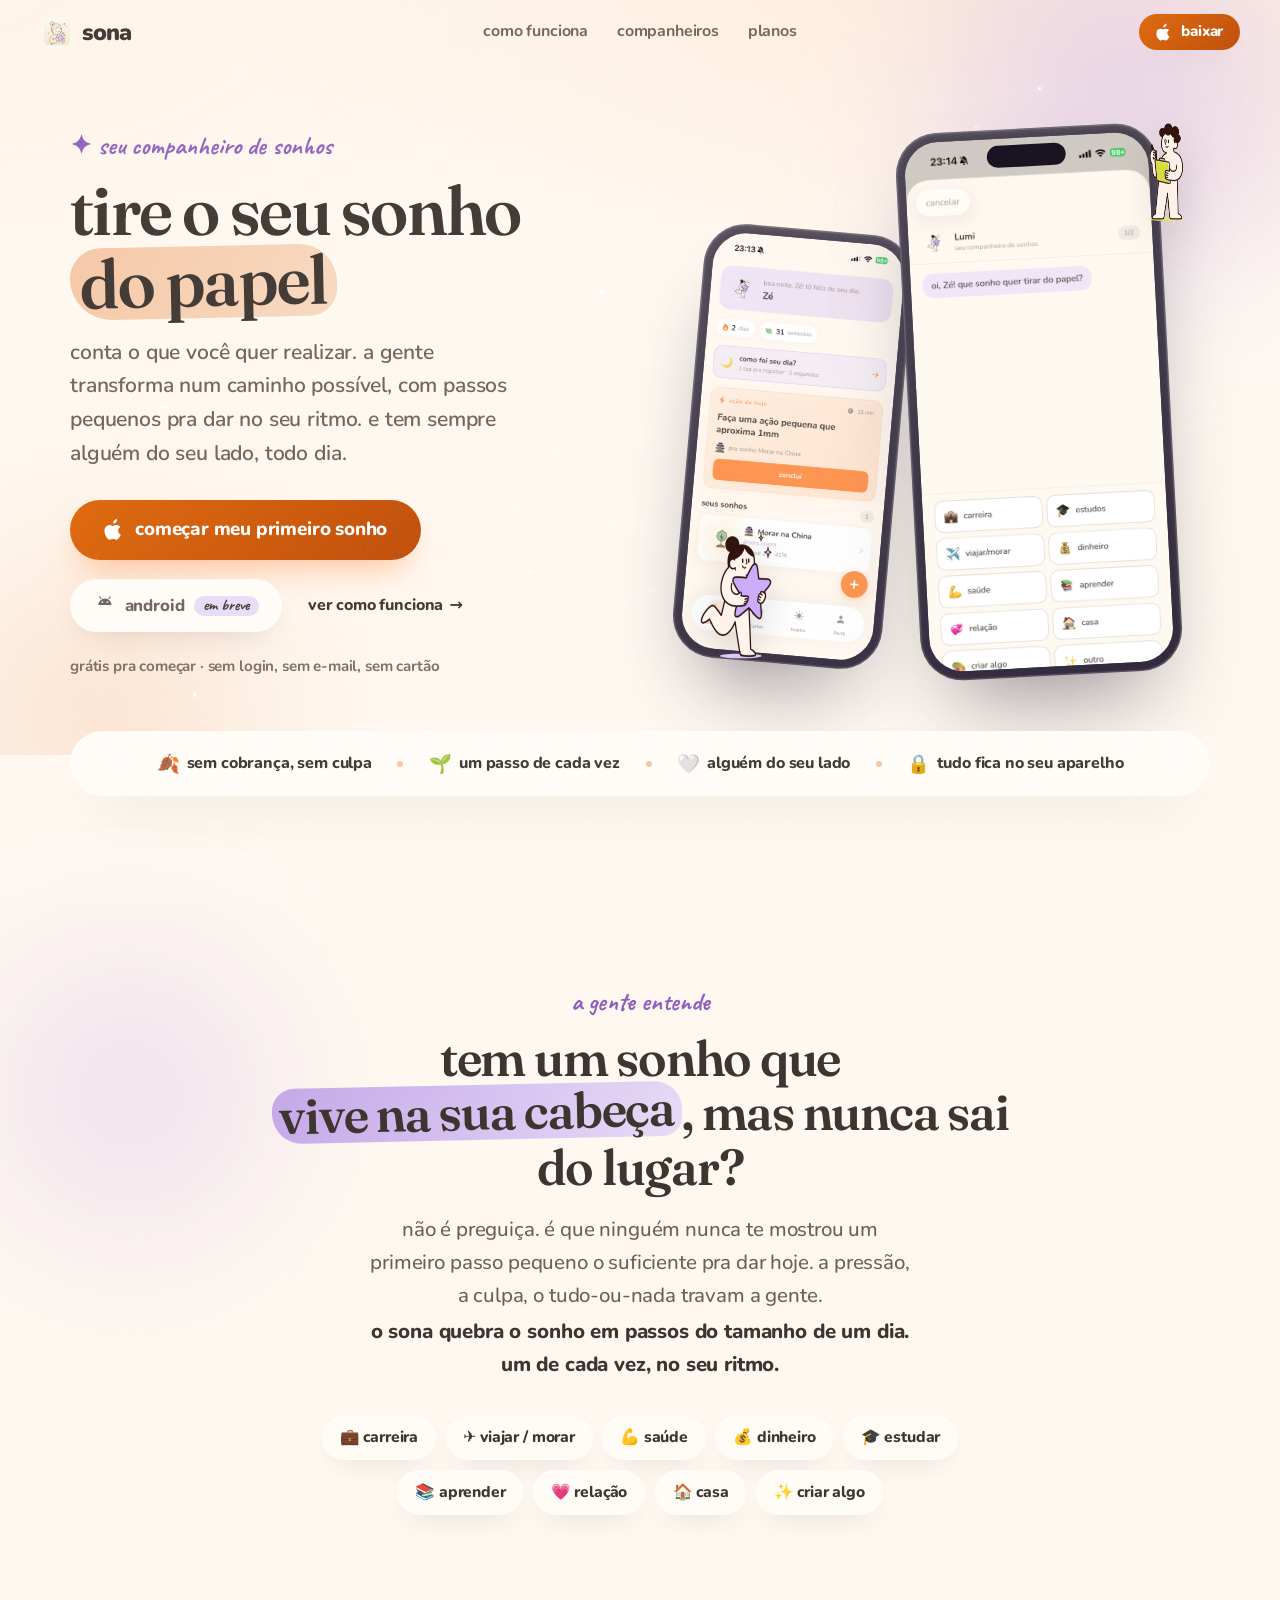
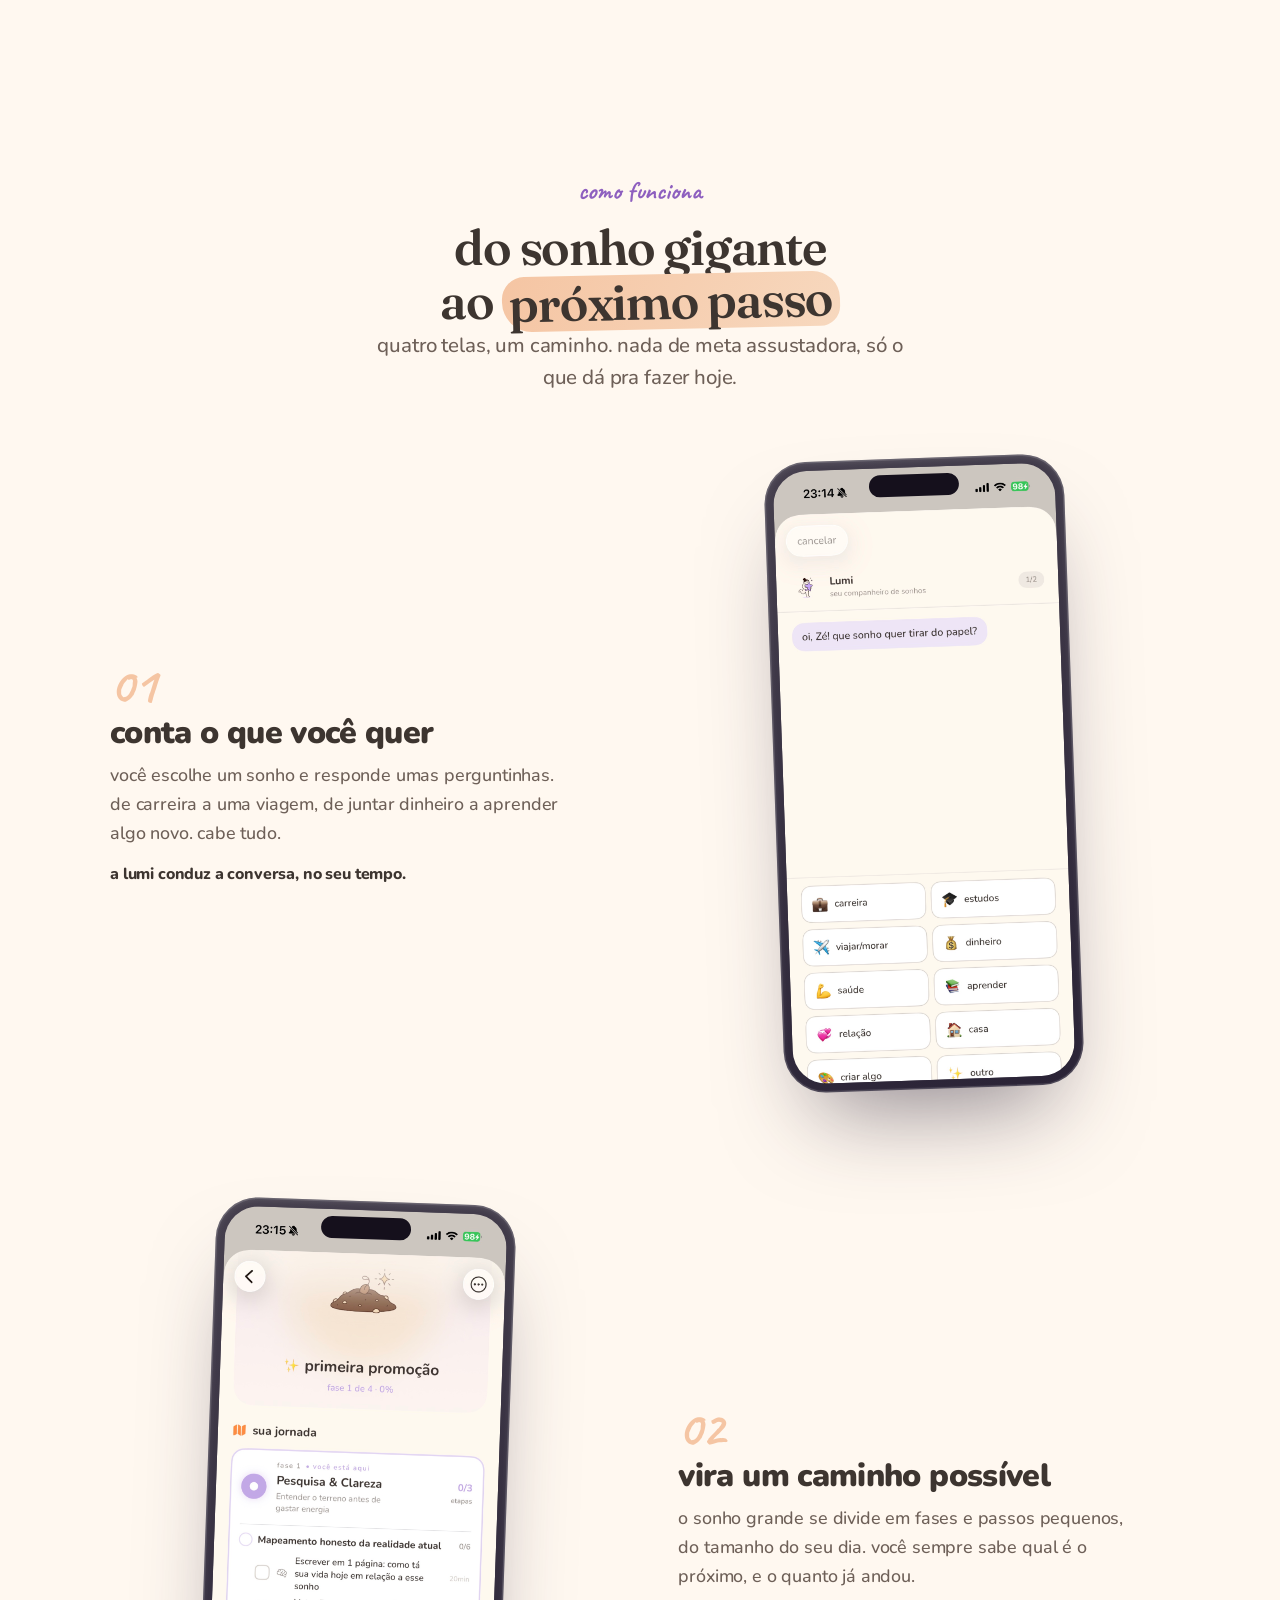
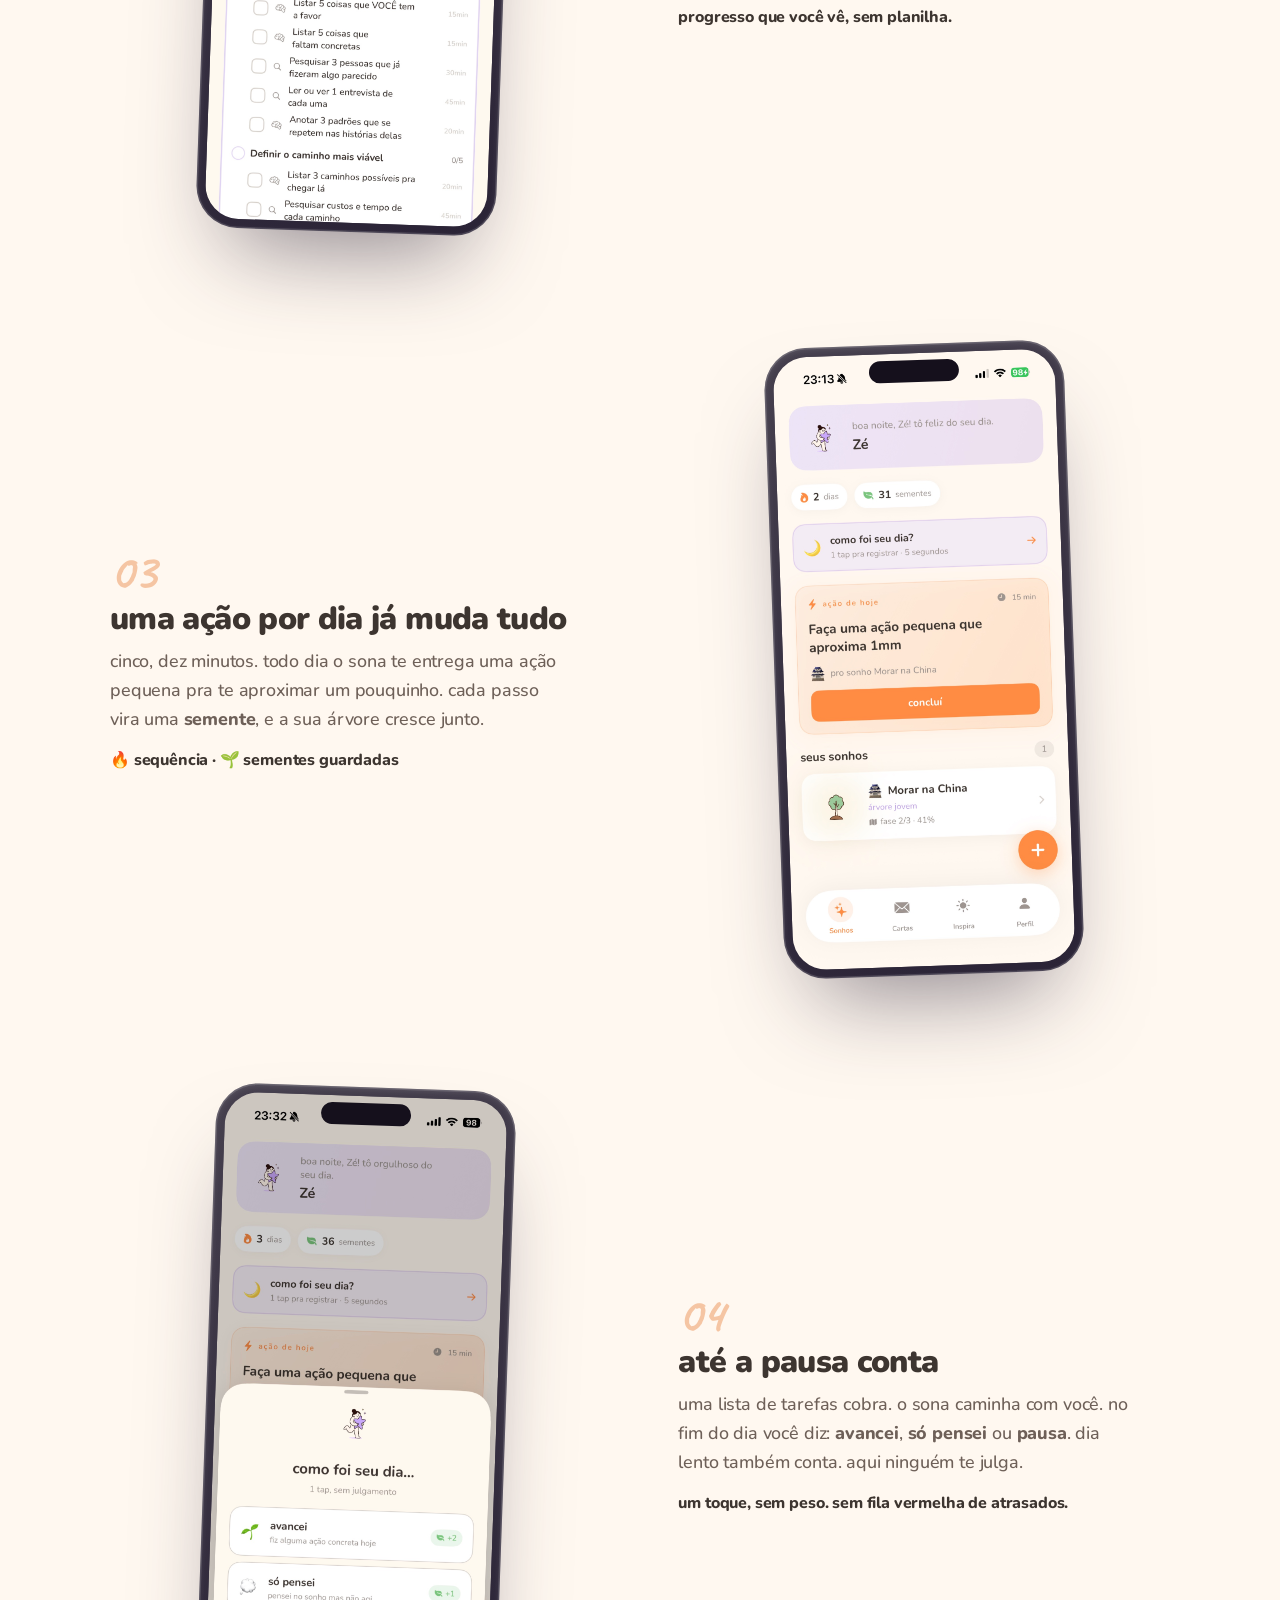
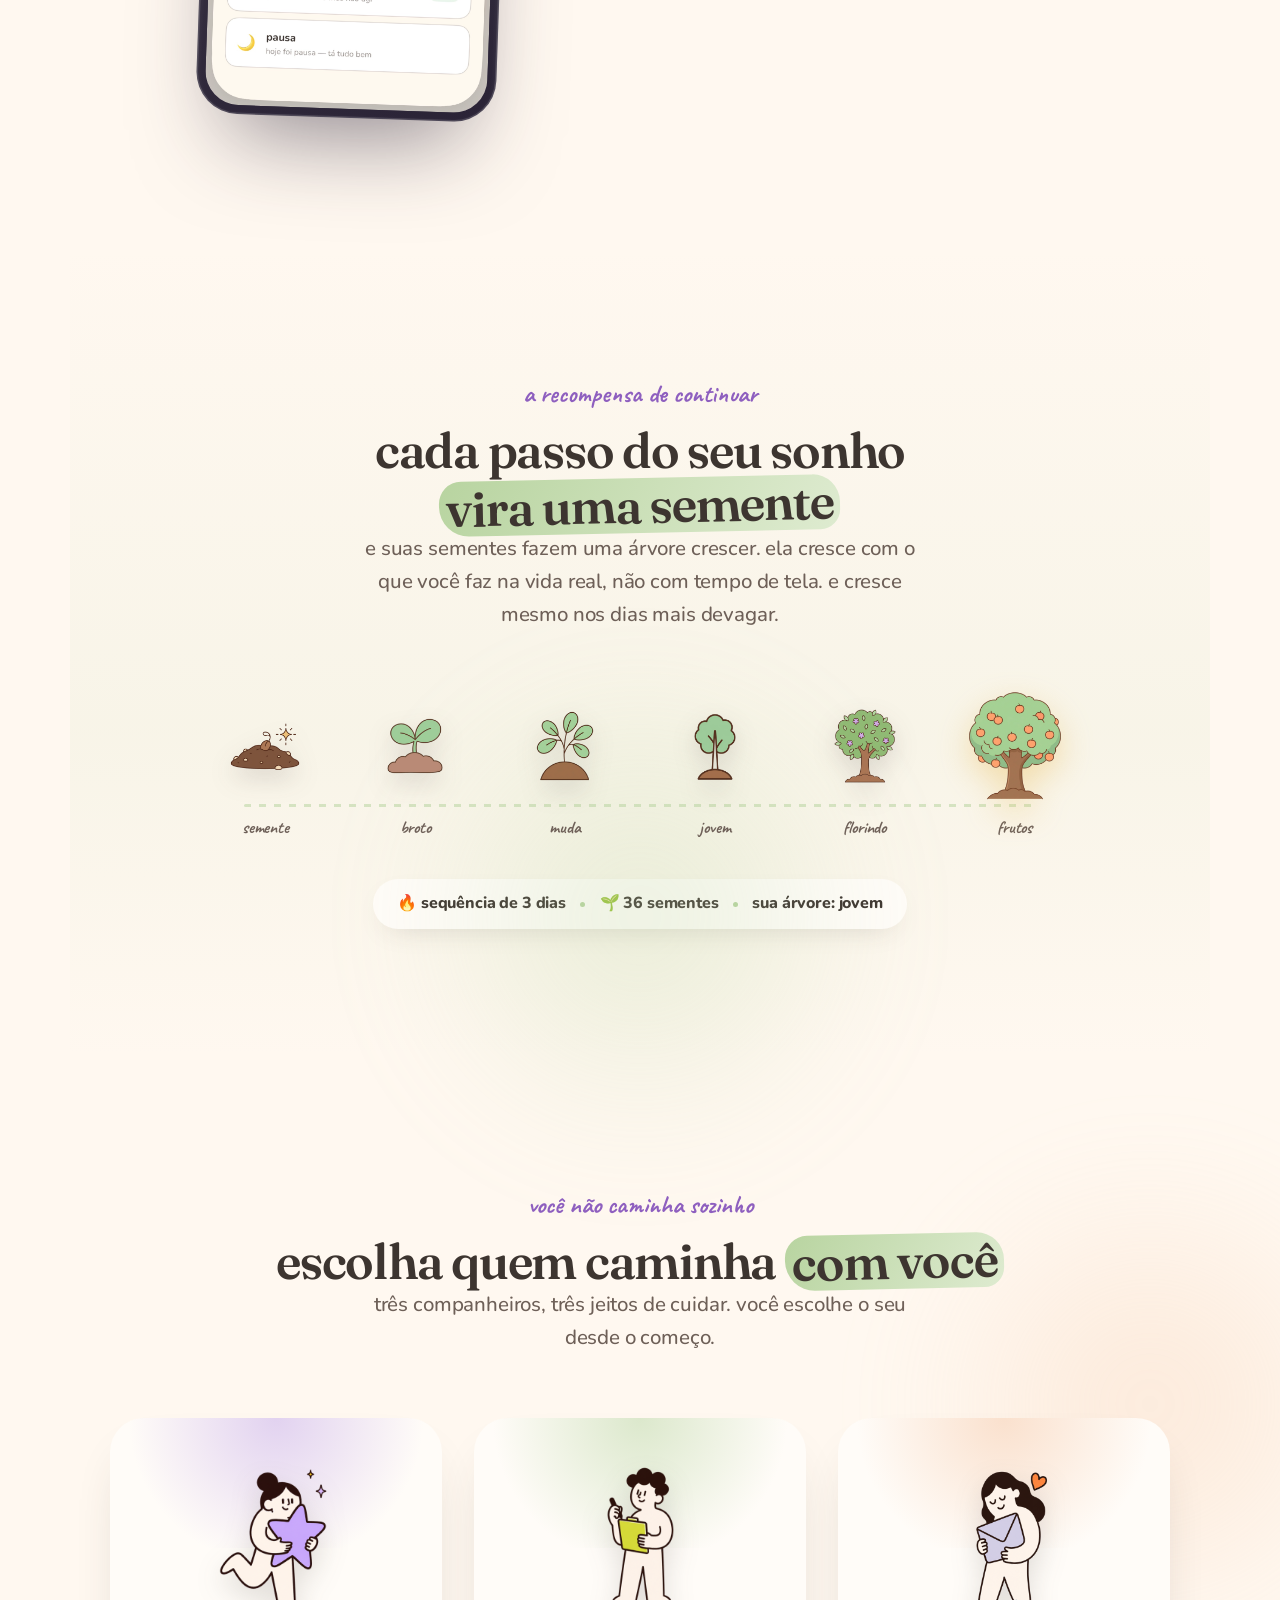
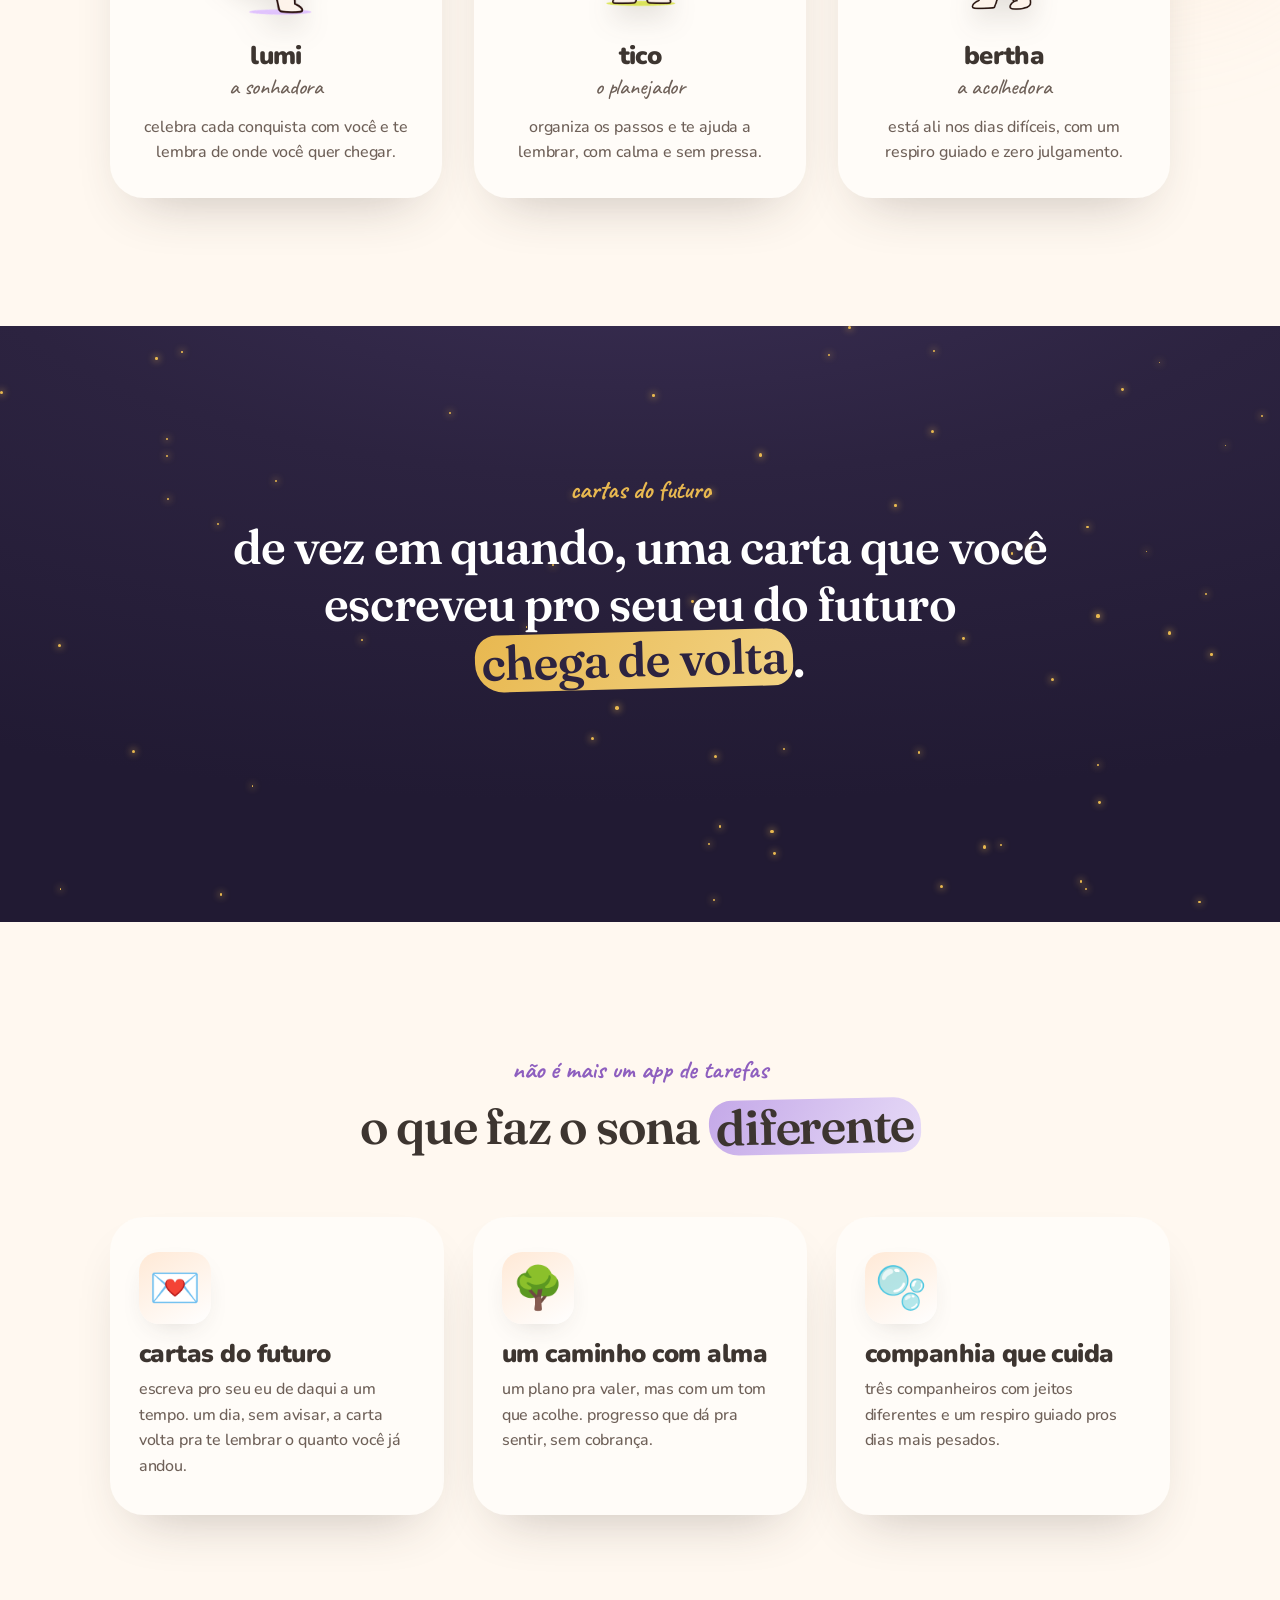
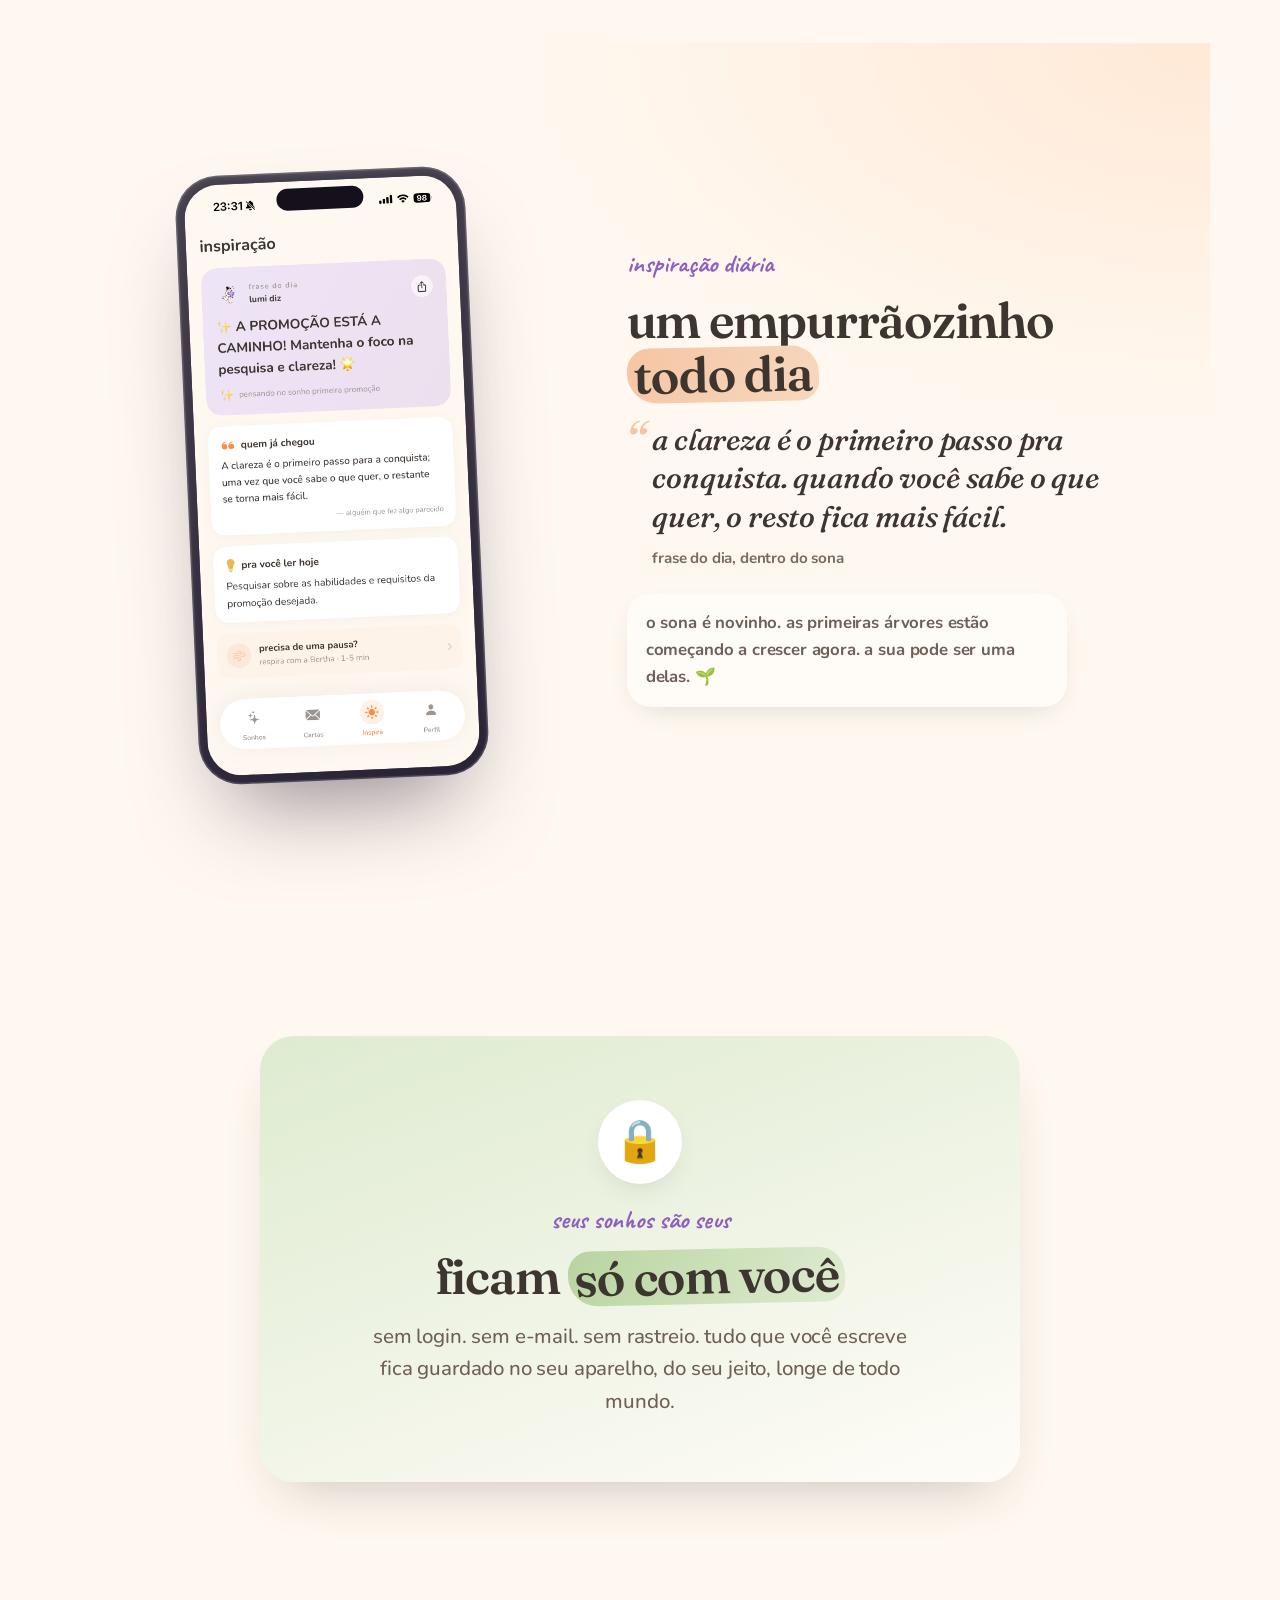
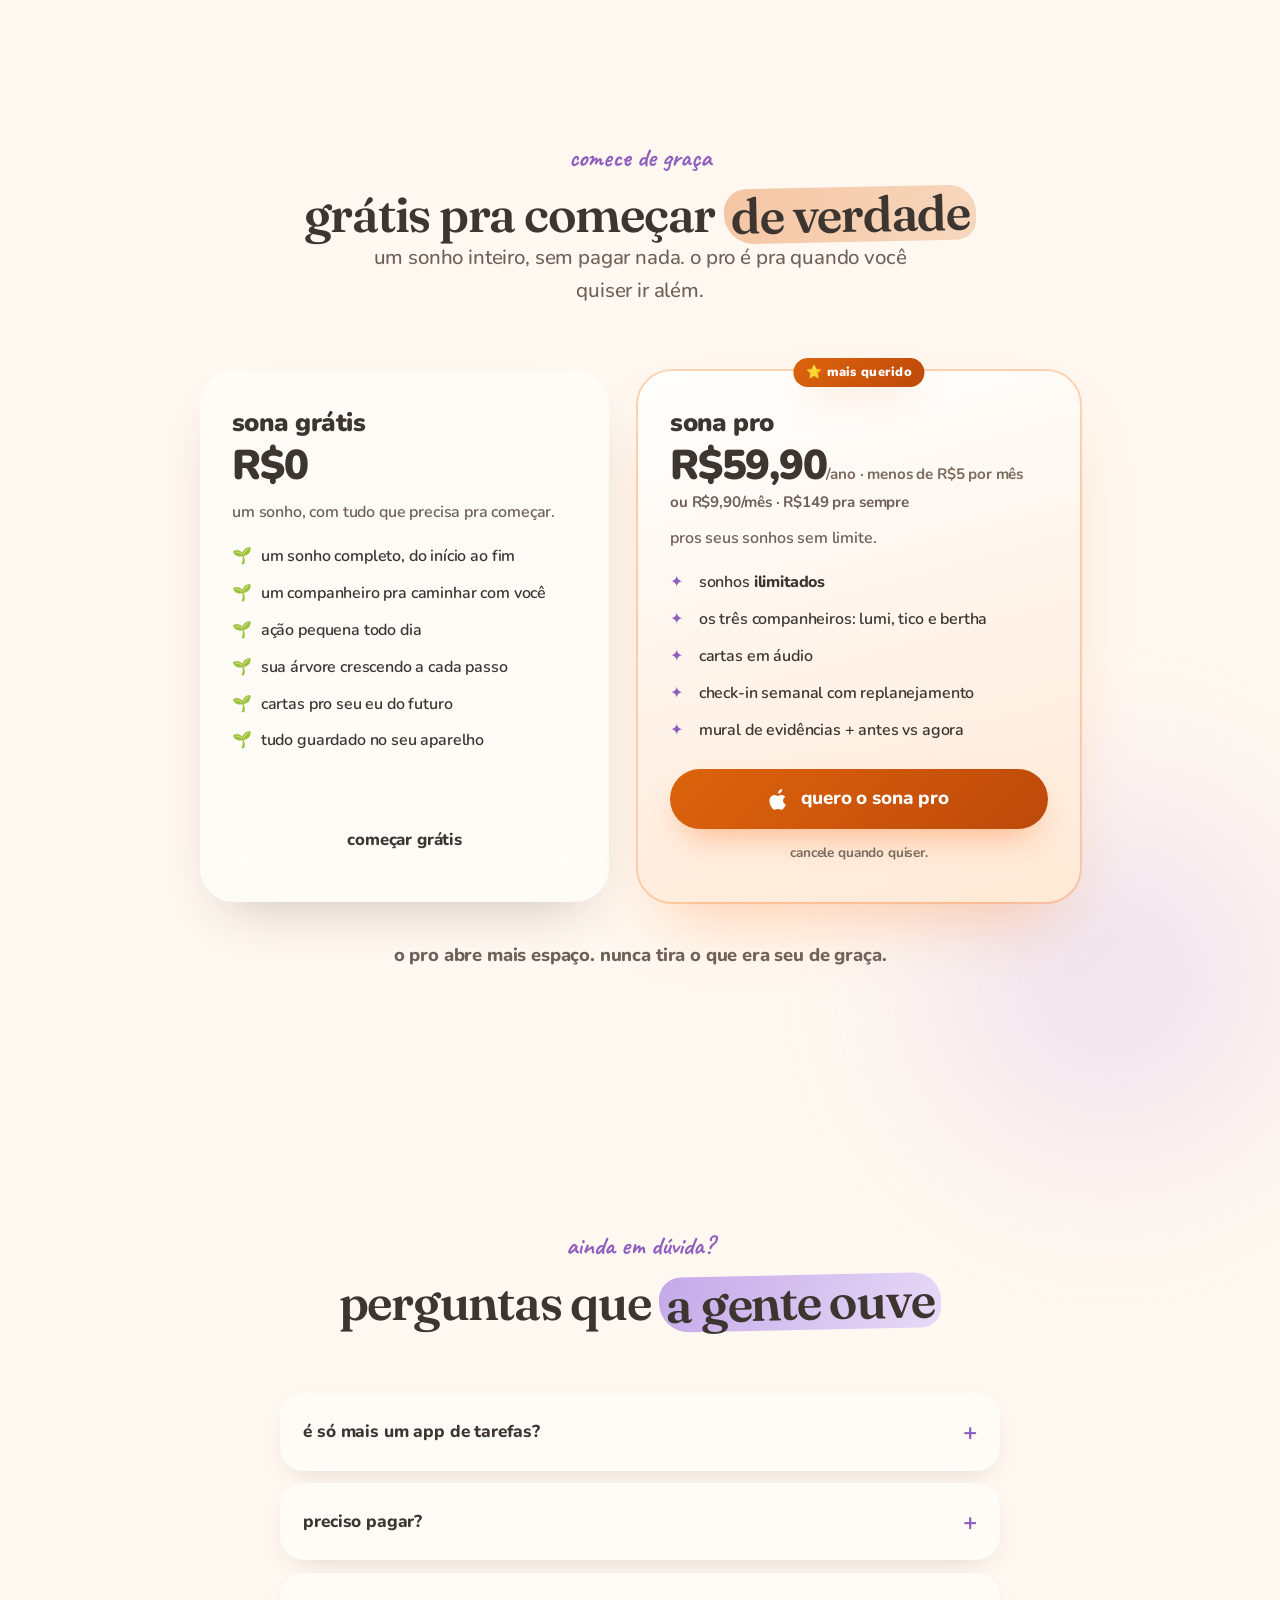
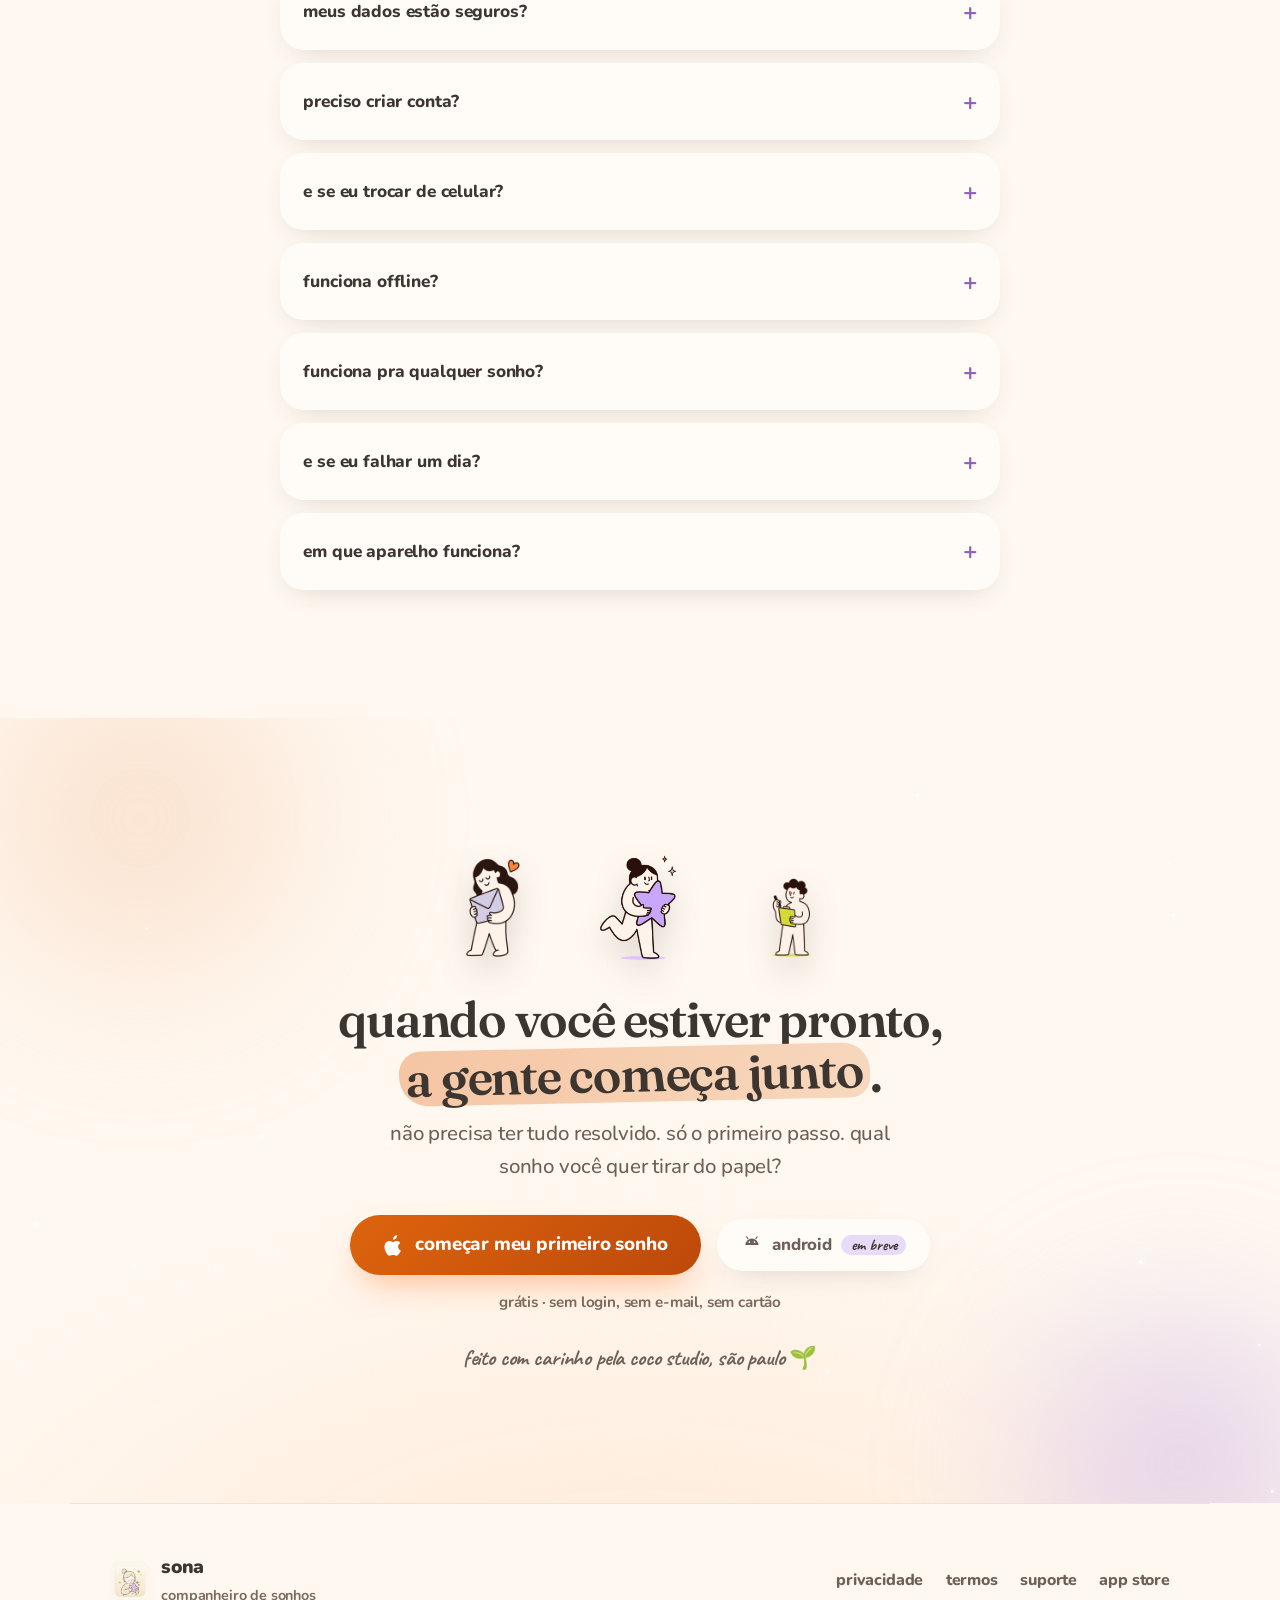
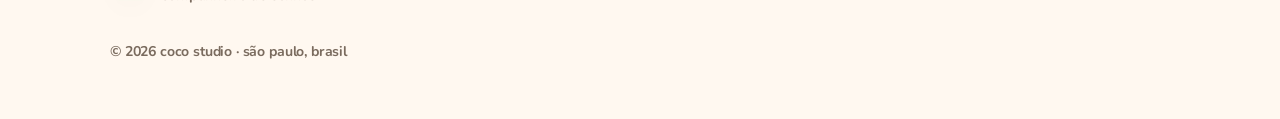
==== index.html @ 7d9684b5 "landing do sona: companheiro de sonhos Co-Authored-By: Claude Opus 4.8 (1M context) <noreply@anthrop" ====
<!doctype html>
<html lang="pt-BR">
<head>
<meta charset="utf-8" />
<meta name="viewport" content="width=device-width, initial-scale=1, viewport-fit=cover" />
<title>sona: tire o seu sonho do papel</title>
<meta name="description" content="conta o que você quer realizar e o sona transforma em um caminho possível, com passos pequenos pra dar no seu ritmo. com um companheiro do seu lado, todo dia. grátis pra começar." />
<meta name="theme-color" content="#FFF8F0" />

<!-- Open Graph -->
<meta property="og:type" content="website" />
<meta property="og:title" content="sona: tire o seu sonho do papel" />
<meta property="og:description" content="seu companheiro de sonhos. um passo pequeno por dia, sem cobrança, sem culpa." />
<meta property="og:url" content="https://josediogor.github.io/sona-site/" />
<meta property="og:image" content="https://josediogor.github.io/sona-site/assets/og.png" />
<meta property="og:image:width" content="1200" />
<meta property="og:image:height" content="630" />
<meta property="og:locale" content="pt_BR" />
<meta name="twitter:card" content="summary_large_image" />
<meta name="twitter:image" content="https://josediogor.github.io/sona-site/assets/og.png" />

<link rel="icon" type="image/png" href="assets/icon.png" />
<link rel="apple-touch-icon" href="assets/icon.png" />

<link rel="preconnect" href="https://fonts.googleapis.com" />
<link rel="preconnect" href="https://fonts.gstatic.com" crossorigin />
<link rel="stylesheet" href="https://fonts.googleapis.com/css2?family=Fraunces:ital,opsz,wght@0,9..144,400..900;1,9..144,500..700&family=Nunito:ital,wght@0,400;0,500;0,600;0,700;0,800;0,900;1,700&family=Caveat:wght@500;600;700&display=swap" media="print" onload="this.media='all'" />
<noscript><link rel="stylesheet" href="https://fonts.googleapis.com/css2?family=Fraunces:ital,opsz,wght@0,9..144,400..900;1,9..144,500..700&family=Nunito:ital,wght@0,400;0,500;0,600;0,700;0,800;0,900;1,700&family=Caveat:wght@500;600;700&display=swap" /></noscript>

<link rel="stylesheet" href="styles.css" />
</head>
<body>
<a class="skip" href="#top">pular para o conteúdo</a>

<!-- grain + atmosphere overlays -->
<div class="grain" aria-hidden="true"></div>

<!-- ============ NAV ============ -->
<header class="nav" id="nav">
  <a class="nav__brand" href="#top" aria-label="sona, início">
    <img src="assets/icon.png" alt="" class="nav__logo" width="34" height="34" />
    <span class="nav__word">sona</span>
  </a>
  <nav class="nav__links" aria-label="navegação">
    <a href="#como-funciona">como funciona</a>
    <a href="#companheiros">companheiros</a>
    <a href="#planos">planos</a>
  </nav>
  <a class="btn btn--sm" href="https://apps.apple.com/br/app/id6774424990" target="_blank" rel="noopener">
    <svg class="apple" viewBox="0 0 16 18" aria-hidden="true"><path d="M13.27 13.9c-.24.55-.52 1.06-.85 1.53-.45.64-.81 1.08-1.09 1.33-.44.4-.9.61-1.4.62-.36 0-.79-.1-1.29-.31-.5-.2-.96-.31-1.38-.31-.44 0-.91.1-1.42.31-.51.21-.92.32-1.24.33-.48.02-.96-.2-1.43-.64-.31-.27-.69-.72-1.13-1.36-.48-.68-.87-1.46-1.18-2.36-.33-.97-.5-1.91-.5-2.82 0-1.04.23-1.94.68-2.69.35-.6.82-1.08 1.41-1.43.59-.35 1.22-.53 1.91-.54.39 0 .89.12 1.51.35.62.23 1.02.35 1.19.35.13 0 .57-.14 1.32-.41.71-.25 1.31-.36 1.8-.32 1.33.11 2.33.63 3 1.57-1.19.72-1.78 1.73-1.77 3.02.01 1.01.38 1.85 1.1 2.51.33.31.69.55 1.1.72-.09.26-.18.5-.28.74ZM10.6 1.04c0 .78-.28 1.5-.85 2.17-.69.79-1.52 1.25-2.42 1.18-.01-.09-.02-.19-.02-.3 0-.75.33-1.55.9-2.2.29-.33.65-.6 1.1-.82.44-.21.86-.33 1.26-.35.01.11.02.21.02.32Z"/></svg>
    baixar
  </a>
</header>

<main id="top">

  <!-- ============ HERO ============ -->
  <section class="hero" id="hero">
    <div class="blob blob--lilac" aria-hidden="true"></div>
    <div class="blob blob--peach" aria-hidden="true"></div>
    <div class="stars" aria-hidden="true"></div>

    <div class="hero__inner">
      <div class="hero__copy">
        <p class="eyebrow reveal" data-d="0">✦ seu companheiro de sonhos</p>
        <h1 class="hero__title reveal" data-d="1">
          tire o seu sonho
          <span class="mark mark--peach">do papel</span>
        </h1>
        <p class="hero__sub reveal" data-d="2">
          conta o que você quer realizar. a gente transforma num caminho
          possível, com passos pequenos pra dar no seu ritmo. e tem sempre
          alguém do seu lado, todo dia.
        </p>
        <div class="hero__cta reveal" data-d="3">
          <a class="btn btn--lg" href="https://apps.apple.com/br/app/id6774424990" target="_blank" rel="noopener">
            <svg class="apple" viewBox="0 0 16 18" aria-hidden="true"><path d="M13.27 13.9c-.24.55-.52 1.06-.85 1.53-.45.64-.81 1.08-1.09 1.33-.44.4-.9.61-1.4.62-.36 0-.79-.1-1.29-.31-.5-.2-.96-.31-1.38-.31-.44 0-.91.1-1.42.31-.51.21-.92.32-1.24.33-.48.02-.96-.2-1.43-.64-.31-.27-.69-.72-1.13-1.36-.48-.68-.87-1.46-1.18-2.36-.33-.97-.5-1.91-.5-2.82 0-1.04.23-1.94.68-2.69.35-.6.82-1.08 1.41-1.43.59-.35 1.22-.53 1.91-.54.39 0 .89.12 1.51.35.62.23 1.02.35 1.19.35.13 0 .57-.14 1.32-.41.71-.25 1.31-.36 1.8-.32 1.33.11 2.33.63 3 1.57-1.19.72-1.78 1.73-1.77 3.02.01 1.01.38 1.85 1.1 2.51.33.31.69.55 1.1.72-.09.26-.18.5-.28.74ZM10.6 1.04c0 .78-.28 1.5-.85 2.17-.69.79-1.52 1.25-2.42 1.18-.01-.09-.02-.19-.02-.3 0-.75.33-1.55.9-2.2.29-.33.65-.6 1.1-.82.44-.21.86-.33 1.26-.35.01.11.02.21.02.32Z"/></svg>
            começar meu primeiro sonho
          </a>
          <span class="btn-soon" title="em breve no android">
            <svg class="andro" viewBox="0 0 24 24" aria-hidden="true">
              <path d="M4.8 12.2a7.2 7.2 0 0 1 14.4 0Z"/>
              <circle cx="9.2" cy="8.9" r=".95" fill="#FFFCF8"/><circle cx="14.8" cy="8.9" r=".95" fill="#FFFCF8"/>
              <path d="M7.6 5.1 6.3 3.1M16.4 5.1l1.3-2" stroke="currentColor" stroke-width="1.2" stroke-linecap="round" fill="none"/>
            </svg>
            android <small>em breve</small>
          </span>
          <a class="btn-ghost" href="#como-funciona">ver como funciona</a>
        </div>
        <p class="hero__trust reveal" data-d="4">
          grátis pra começar · sem login, sem e-mail, sem cartão
        </p>
      </div>

      <div class="hero__art reveal" data-d="3">
        <div class="phone phone--back" data-parallax="0.04">
          <div class="phone__screen"><img src="assets/screens/03_home.jpg" alt="tela inicial do sona com a ação do dia e a árvore crescendo" loading="eager" width="1000" height="2174" /></div>
        </div>
        <div class="phone phone--front" data-parallax="0.09">
          <div class="phone__notch" aria-hidden="true"></div>
          <div class="phone__screen"><img src="assets/screens/01_chat.jpg" alt="conversa com a lumi perguntando qual sonho você quer tirar do papel" loading="eager" width="1000" height="2174" /></div>
        </div>
        <img class="mascot mascot--hero-lumi float-slow" src="assets/mascots/lumi.png" alt="" aria-hidden="true" width="180" height="146" />
        <img class="mascot mascot--hero-tico float-slower" src="assets/mascots/tico.png" alt="" aria-hidden="true" width="150" height="120" />
      </div>
    </div>
  </section>

  <!-- ============ TRUST STRIP ============ -->
  <section class="strip" aria-label="o que torna o sona diferente">
    <div class="strip__item reveal"><span class="strip__ico" aria-hidden="true">🍂</span> sem cobrança, sem culpa</div>
    <div class="strip__sep" aria-hidden="true"></div>
    <div class="strip__item reveal" data-d="1"><span class="strip__ico" aria-hidden="true">🌱</span> um passo de cada vez</div>
    <div class="strip__sep" aria-hidden="true"></div>
    <div class="strip__item reveal" data-d="2"><span class="strip__ico" aria-hidden="true">🤍</span> alguém do seu lado</div>
    <div class="strip__sep" aria-hidden="true"></div>
    <div class="strip__item reveal" data-d="3"><span class="strip__ico" aria-hidden="true">🔒</span> tudo fica no seu aparelho</div>
  </section>

  <p class="wedge reveal">companhia <i>+</i> plano de sonho <i>+</i> cartas do futuro. <b>num app só</b>.</p>

  <!-- ============ PROBLEM ============ -->
  <section class="problem" id="sonho">
    <div class="blob blob--lilac blob--soft" aria-hidden="true"></div>
    <div class="problem__inner">
      <p class="eyebrow reveal">a gente entende</p>
      <h2 class="reveal" data-d="1">tem um sonho que <span class="mark mark--lilac">vive na sua cabeça</span>, mas nunca sai do lugar?</h2>
      <p class="lead reveal" data-d="2">
        não é preguiça. é que ninguém nunca te mostrou um primeiro passo
        pequeno o suficiente pra dar hoje. a pressão, a culpa, o
        tudo-ou-nada travam a gente.
      </p>
      <p class="lead lead--accent reveal" data-d="3">o sona quebra o sonho em passos do tamanho de um dia. um de cada vez, no seu ritmo.</p>

      <ul class="chips reveal" data-d="3" aria-label="tipos de sonho">
        <li>💼 carreira</li>
        <li>✈️ viajar / morar</li>
        <li>💪 saúde</li>
        <li>💰 dinheiro</li>
        <li>🎓 estudar</li>
        <li>📚 aprender</li>
        <li>💗 relação</li>
        <li>🏠 casa</li>
        <li>✨ criar algo</li>
      </ul>
    </div>
  </section>

  <!-- ============ HOW IT WORKS ============ -->
  <section class="how" id="como-funciona">
    <div class="how__head">
      <p class="eyebrow reveal">como funciona</p>
      <h2 class="reveal" data-d="1">do sonho gigante <br>ao <span class="mark mark--peach">próximo passo</span></h2>
      <p class="lead reveal" data-d="2">quatro telas, um caminho. nada de meta assustadora, só o que dá pra fazer hoje.</p>
    </div>

    <!-- step 1 -->
    <article class="step reveal">
      <div class="step__text">
        <span class="step__num">01</span>
        <h3>conta o que você quer</h3>
        <p>você escolhe um sonho e responde umas perguntinhas. de carreira a uma viagem, de juntar dinheiro a aprender algo novo. cabe tudo.</p>
        <p class="note">a lumi conduz a conversa, no seu tempo.</p>
      </div>
      <div class="step__art">
        <div class="phone" data-parallax="0.05">
          <div class="phone__notch" aria-hidden="true"></div>
          <div class="phone__screen"><img src="assets/screens/01_chat.jpg" alt="tela de conversa com a lumi escolhendo um sonho" loading="lazy" width="1000" height="2174" /></div>
        </div>
      </div>
    </article>

    <!-- step 2 -->
    <article class="step step--rev reveal">
      <div class="step__text">
        <span class="step__num">02</span>
        <h3>vira um caminho possível</h3>
        <p>o sonho grande se divide em fases e passos pequenos, do tamanho do seu dia. você sempre sabe qual é o próximo, e o quanto já andou.</p>
        <p class="note">progresso que você vê, sem planilha.</p>
      </div>
      <div class="step__art">
        <div class="phone" data-parallax="0.05">
          <div class="phone__notch" aria-hidden="true"></div>
          <div class="phone__screen"><img src="assets/screens/02_journey.jpg" alt="tela da jornada do sonho em fases e etapas" loading="lazy" width="1000" height="2174" /></div>
        </div>
      </div>
    </article>

    <!-- step 3 -->
    <article class="step reveal">
      <div class="step__text">
        <span class="step__num">03</span>
        <h3>uma ação por dia já muda tudo</h3>
        <p>cinco, dez minutos. todo dia o sona te entrega uma ação pequena pra te aproximar um pouquinho. cada passo vira uma <b>semente</b>, e a sua árvore cresce junto.</p>
        <p class="note">🔥 sequência · 🌱 sementes guardadas</p>
      </div>
      <div class="step__art">
        <div class="phone" data-parallax="0.05">
          <div class="phone__notch" aria-hidden="true"></div>
          <div class="phone__screen"><img src="assets/screens/03_home.jpg" alt="tela inicial com a ação do dia, sequência e sementes" loading="lazy" width="1000" height="2174" /></div>
        </div>
      </div>
    </article>

    <!-- step 4 -->
    <article class="step step--rev reveal">
      <div class="step__text">
        <span class="step__num">04</span>
        <h3>até a pausa conta</h3>
        <p>uma lista de tarefas cobra. o sona caminha com você. no fim do dia você diz: <b>avancei</b>, <b>só pensei</b> ou <b>pausa</b>. dia lento também conta. aqui ninguém te julga.</p>
        <p class="note">um toque, sem peso. sem fila vermelha de atrasados.</p>
      </div>
      <div class="step__art">
        <div class="phone" data-parallax="0.05">
          <div class="phone__notch" aria-hidden="true"></div>
          <div class="phone__screen"><img src="assets/screens/04_checkin.jpg" alt="tela de check-in diário: avancei, só pensei ou pausa" loading="lazy" width="1000" height="2174" /></div>
        </div>
      </div>
    </article>
  </section>

  <!-- ============ TREE / REWARD LOOP ============ -->
  <section class="tree" id="arvore">
    <div class="blob blob--green-soft" aria-hidden="true"></div>
    <div class="tree__head">
      <p class="eyebrow reveal">a recompensa de continuar</p>
      <h2 class="reveal" data-d="1">cada passo do seu sonho <span class="mark mark--green">vira uma semente</span></h2>
      <p class="lead reveal" data-d="2">e suas sementes fazem uma árvore crescer. ela cresce com o que você faz na vida real, não com tempo de tela. e cresce mesmo nos dias mais devagar.</p>
    </div>
    <ul class="tree__stages reveal" data-d="2" role="img" aria-label="uma semente que cresce em seis estágios até uma árvore cheia de frutos">
      <li><img src="assets/trees/tree_1_seed.png" alt="" width="180" height="180" loading="lazy" /><span>semente</span></li>
      <li><img src="assets/trees/tree_2_sprout.png" alt="" width="180" height="180" loading="lazy" /><span>broto</span></li>
      <li><img src="assets/trees/tree_3_sapling.png" alt="" width="180" height="180" loading="lazy" /><span>muda</span></li>
      <li><img src="assets/trees/tree_4_young.png" alt="" width="180" height="180" loading="lazy" /><span>jovem</span></li>
      <li><img src="assets/trees/tree_5_blooming.png" alt="" width="180" height="180" loading="lazy" /><span>florindo</span></li>
      <li><img src="assets/trees/tree_6_fruiting.png" alt="" width="180" height="180" loading="lazy" /><span>frutos</span></li>
    </ul>
    <p class="tree__counter reveal" data-d="3"><span>🔥 sequência de 3 dias</span><i></i><span>🌱 36 sementes</span><i></i><span>sua árvore: <b>jovem</b></span></p>
  </section>

  <!-- ============ MASCOTS ============ -->
  <section class="mascots" id="companheiros">
    <div class="blob blob--peach blob--soft" aria-hidden="true"></div>
    <div class="mascots__head">
      <p class="eyebrow reveal">você não caminha sozinho</p>
      <h2 class="reveal" data-d="1">escolha quem caminha <span class="mark mark--green">com você</span></h2>
      <p class="lead reveal" data-d="2">três companheiros, três jeitos de cuidar. você escolhe o seu desde o começo.</p>
    </div>
    <div class="mascots__grid">
      <article class="char char--lumi reveal">
        <div class="char__art"><img src="assets/mascots/lumi.png" alt="lumi, a companheira sonhadora, abraçando uma estrela" width="260" height="211" loading="lazy" /></div>
        <h3>lumi</h3>
        <p class="char__role">a sonhadora</p>
        <p>celebra cada conquista com você e te lembra de onde você quer chegar.</p>
      </article>
      <article class="char char--tico reveal" data-d="1">
        <div class="char__art"><img src="assets/mascots/tico.png" alt="tico, o companheiro planejador, com um caderno" width="260" height="208" loading="lazy" /></div>
        <h3>tico</h3>
        <p class="char__role">o planejador</p>
        <p>organiza os passos e te ajuda a lembrar, com calma e sem pressa.</p>
      </article>
      <article class="char char--bertha reveal" data-d="2">
        <div class="char__art"><img src="assets/mascots/bertha.png" alt="bertha, a companheira acolhedora, segurando uma carta" width="260" height="260" loading="lazy" /></div>
        <h3>bertha</h3>
        <p class="char__role">a acolhedora</p>
        <p>está ali nos dias difíceis, com um respiro guiado e zero julgamento.</p>
      </article>
    </div>
  </section>

  <!-- ============ LETTERS / NIGHT BEAT ============ -->
  <section class="night">
    <div class="night__stars" aria-hidden="true"></div>
    <div class="night__inner">
      <p class="eyebrow eyebrow--light reveal">cartas do futuro</p>
      <h2 class="night__quote reveal" data-d="1">
        de vez em quando, uma carta que você escreveu pro seu eu do futuro
        <span class="nowrap"><span class="mark mark--gold">chega de volta</span>.</span>
      </h2>
      <p class="night__sub reveal" data-d="2">e você percebe, de um jeito que nenhum gráfico mostra, o quanto já caminhou.</p>
    </div>
  </section>

  <!-- ============ DIFFERENT / PILLARS ============ -->
  <section class="pillars" id="diferente">
    <div class="pillars__head">
      <p class="eyebrow reveal">não é mais um app de tarefas</p>
      <h2 class="reveal" data-d="1">o que faz o sona <span class="mark mark--lilac">diferente</span></h2>
    </div>
    <div class="pillars__grid">
      <article class="pillar reveal">
        <div class="pillar__ico">💌</div>
        <h3>cartas do futuro</h3>
        <p>escreva pro seu eu de daqui a um tempo. um dia, sem avisar, a carta volta pra te lembrar o quanto você já andou.</p>
      </article>
      <article class="pillar reveal" data-d="1">
        <div class="pillar__ico">🌳</div>
        <h3>um caminho com alma</h3>
        <p>um plano pra valer, mas com um tom que acolhe. progresso que dá pra sentir, sem cobrança.</p>
      </article>
      <article class="pillar reveal" data-d="2">
        <div class="pillar__ico">🫧</div>
        <h3>companhia que cuida</h3>
        <p>três companheiros com jeitos diferentes e um respiro guiado pros dias mais pesados.</p>
      </article>
    </div>
  </section>

  <!-- ============ SOCIAL PROOF ============ -->
  <section class="proof" id="inspira">
    <div class="proof__grid">
      <div class="proof__art reveal">
        <div class="phone" data-parallax="0.04">
          <div class="phone__notch" aria-hidden="true"></div>
          <div class="phone__screen"><img src="assets/screens/05_inspira.jpg" alt="tela de inspiração do sona com frase do dia e histórias de quem já chegou" loading="lazy" width="1000" height="2174" /></div>
        </div>
      </div>
      <div class="proof__copy">
        <p class="eyebrow reveal">inspiração diária</p>
        <h2 class="reveal" data-d="1">um empurrãozinho <span class="mark mark--peach">todo dia</span></h2>
        <blockquote class="proof__quote reveal" data-d="2">
          a clareza é o primeiro passo pra conquista. quando você sabe o que quer, o resto fica mais fácil.
          <cite>frase do dia, dentro do sona</cite>
        </blockquote>
        <p class="proof__note reveal" data-d="3">o sona é novinho. as primeiras árvores estão começando a crescer agora. a sua pode ser uma delas. 🌱</p>
      </div>
    </div>
  </section>

  <!-- ============ PRIVACY ============ -->
  <section class="privacy">
    <div class="privacy__inner reveal">
      <div class="privacy__seal" aria-hidden="true">🔒</div>
      <p class="eyebrow">seus sonhos são seus</p>
      <h2>ficam <span class="mark mark--green">só com você</span></h2>
      <p class="lead">sem login. sem e-mail. sem rastreio. tudo que você escreve fica guardado no seu aparelho, do seu jeito, longe de todo mundo.</p>
    </div>
  </section>

  <!-- ============ PRICING ============ -->
  <section class="pricing" id="planos">
    <div class="blob blob--lilac blob--soft" aria-hidden="true"></div>
    <div class="pricing__head">
      <p class="eyebrow reveal">comece de graça</p>
      <h2 class="reveal" data-d="1">grátis pra começar <span class="mark mark--peach">de verdade</span></h2>
      <p class="lead reveal" data-d="2">um sonho inteiro, sem pagar nada. o pro é pra quando você quiser ir além.</p>
    </div>
    <div class="pricing__grid">
      <article class="plan reveal">
        <h3>sona grátis</h3>
        <p class="plan__price"><span>R$0</span></p>
        <p class="plan__tag">um sonho, com tudo que precisa pra começar.</p>
        <ul class="plan__list">
          <li>um sonho completo, do início ao fim</li>
          <li>um companheiro pra caminhar com você</li>
          <li>ação pequena todo dia</li>
          <li>sua árvore crescendo a cada passo</li>
          <li>cartas pro seu eu do futuro</li>
          <li>tudo guardado no seu aparelho</li>
        </ul>
        <a class="btn btn--soft btn--block" href="https://apps.apple.com/br/app/id6774424990" target="_blank" rel="noopener">começar grátis</a>
      </article>

      <article class="plan plan--pro reveal" data-d="1">
        <span class="plan__badge">⭐ mais querido</span>
        <h3>sona pro</h3>
        <p class="plan__price"><span>R$59,90</span><small>/ano · menos de R$5 por mês</small></p>
        <p class="plan__alt">ou R$9,90/mês · R$149 pra sempre</p>
        <p class="plan__tag">pros seus sonhos sem limite.</p>
        <ul class="plan__list">
          <li>sonhos <b>ilimitados</b></li>
          <li>os três companheiros: lumi, tico e bertha</li>
          <li>cartas em áudio</li>
          <li>check-in semanal com replanejamento</li>
          <li>mural de evidências + antes vs agora</li>
        </ul>
        <a class="btn btn--lg btn--block" href="https://apps.apple.com/br/app/id6774424990" target="_blank" rel="noopener">
          <svg class="apple" viewBox="0 0 16 18" aria-hidden="true"><path d="M13.27 13.9c-.24.55-.52 1.06-.85 1.53-.45.64-.81 1.08-1.09 1.33-.44.4-.9.61-1.4.62-.36 0-.79-.1-1.29-.31-.5-.2-.96-.31-1.38-.31-.44 0-.91.1-1.42.31-.51.21-.92.32-1.24.33-.48.02-.96-.2-1.43-.64-.31-.27-.69-.72-1.13-1.36-.48-.68-.87-1.46-1.18-2.36-.33-.97-.5-1.91-.5-2.82 0-1.04.23-1.94.68-2.69.35-.6.82-1.08 1.41-1.43.59-.35 1.22-.53 1.91-.54.39 0 .89.12 1.51.35.62.23 1.02.35 1.19.35.13 0 .57-.14 1.32-.41.71-.25 1.31-.36 1.8-.32 1.33.11 2.33.63 3 1.57-1.19.72-1.78 1.73-1.77 3.02.01 1.01.38 1.85 1.1 2.51.33.31.69.55 1.1.72-.09.26-.18.5-.28.74ZM10.6 1.04c0 .78-.28 1.5-.85 2.17-.69.79-1.52 1.25-2.42 1.18-.01-.09-.02-.19-.02-.3 0-.75.33-1.55.9-2.2.29-.33.65-.6 1.1-.82.44-.21.86-.33 1.26-.35.01.11.02.21.02.32Z"/></svg>
          quero o sona pro
        </a>
        <p class="plan__fine">cancele quando quiser.</p>
      </article>
    </div>
    <p class="pricing__close reveal">o pro abre mais espaço. nunca tira o que era seu de graça.</p>
  </section>

  <!-- ============ FAQ ============ -->
  <section class="faq" id="duvidas">
    <div class="faq__head">
      <p class="eyebrow reveal">ainda em dúvida?</p>
      <h2 class="reveal" data-d="1">perguntas que <span class="mark mark--lilac">a gente ouve</span></h2>
    </div>
    <div class="faq__list">
      <details class="reveal"><summary>é só mais um app de tarefas?</summary><p>não. o sona junta planejamento de verdade, um companheiro que te acompanha e cartas pro seu futuro. é menos checklist, mais caminhada.</p></details>
      <details class="reveal" data-d="1"><summary>preciso pagar?</summary><p>não. dá pra cuidar de um sonho inteiro de graça, com tudo que precisa pra começar. o pro é só pra quem quer ir além.</p></details>
      <details class="reveal" data-d="2"><summary>meus dados estão seguros?</summary><p>totalmente. seus sonhos ficam guardados só no seu aparelho. a gente não vê nem rastreia. sem login, sem e-mail.</p></details>
      <details class="reveal" data-d="3"><summary>preciso criar conta?</summary><p>não. sem login, sem e-mail. você abre o app e já começa.</p></details>
      <details class="reveal"><summary>e se eu trocar de celular?</summary><p>como tudo fica no seu aparelho, seus sonhos acompanham o backup do seu iphone (iCloud ou no computador) quando você muda de aparelho.</p></details>
      <details class="reveal" data-d="1"><summary>funciona offline?</summary><p>funciona. o sona é seu, no seu celular, sem depender de internet.</p></details>
      <details class="reveal" data-d="1"><summary>funciona pra qualquer sonho?</summary><p>carreira, viagem, saúde, dinheiro, estudos, relações, criar algo... se cabe num sonho, cabe aqui.</p></details>
      <details class="reveal" data-d="2"><summary>e se eu falhar um dia?</summary><p>não existe falhar. dia de pausa também conta como caminho. o sona nunca vai te cobrar.</p></details>
      <details class="reveal" data-d="3"><summary>em que aparelho funciona?</summary><p>iphone com iOS 17 ou mais recente. android tá nos planos.</p></details>
    </div>
  </section>

  <!-- ============ FINAL CTA ============ -->
  <section class="final">
    <div class="blob blob--peach" aria-hidden="true"></div>
    <div class="blob blob--lilac" aria-hidden="true"></div>
    <div class="stars" aria-hidden="true"></div>
    <div class="final__inner reveal">
      <div class="final__mascots" aria-hidden="true">
        <img src="assets/mascots/bertha.png" alt="" width="120" height="120" class="float-slower" />
        <img src="assets/mascots/lumi.png" alt="" width="150" height="122" class="float-slow" />
        <img src="assets/mascots/tico.png" alt="" width="120" height="96" class="float-slower" />
      </div>
      <h2>quando você estiver pronto, <span class="mark mark--peach">a gente começa junto</span>.</h2>
      <p class="lead">não precisa ter tudo resolvido. só o primeiro passo. qual sonho você quer tirar do papel?</p>
      <div class="final__btns">
        <a class="btn btn--lg btn--breathe" href="https://apps.apple.com/br/app/id6774424990" target="_blank" rel="noopener">
          <svg class="apple" viewBox="0 0 16 18" aria-hidden="true"><path d="M13.27 13.9c-.24.55-.52 1.06-.85 1.53-.45.64-.81 1.08-1.09 1.33-.44.4-.9.61-1.4.62-.36 0-.79-.1-1.29-.31-.5-.2-.96-.31-1.38-.31-.44 0-.91.1-1.42.31-.51.21-.92.32-1.24.33-.48.02-.96-.2-1.43-.64-.31-.27-.69-.72-1.13-1.36-.48-.68-.87-1.46-1.18-2.36-.33-.97-.5-1.91-.5-2.82 0-1.04.23-1.94.68-2.69.35-.6.82-1.08 1.41-1.43.59-.35 1.22-.53 1.91-.54.39 0 .89.12 1.51.35.62.23 1.02.35 1.19.35.13 0 .57-.14 1.32-.41.71-.25 1.31-.36 1.8-.32 1.33.11 2.33.63 3 1.57-1.19.72-1.78 1.73-1.77 3.02.01 1.01.38 1.85 1.1 2.51.33.31.69.55 1.1.72-.09.26-.18.5-.28.74ZM10.6 1.04c0 .78-.28 1.5-.85 2.17-.69.79-1.52 1.25-2.42 1.18-.01-.09-.02-.19-.02-.3 0-.75.33-1.55.9-2.2.29-.33.65-.6 1.1-.82.44-.21.86-.33 1.26-.35.01.11.02.21.02.32Z"/></svg>
          começar meu primeiro sonho
        </a>
        <span class="btn-soon" title="em breve no android">
          <svg class="andro" viewBox="0 0 24 24" aria-hidden="true">
            <path d="M4.8 12.2a7.2 7.2 0 0 1 14.4 0Z"/>
            <circle cx="9.2" cy="8.9" r=".95" fill="#FFFCF8"/><circle cx="14.8" cy="8.9" r=".95" fill="#FFFCF8"/>
            <path d="M7.6 5.1 6.3 3.1M16.4 5.1l1.3-2" stroke="currentColor" stroke-width="1.2" stroke-linecap="round" fill="none"/>
          </svg>
          android <small>em breve</small>
        </span>
      </div>
      <p class="cta-note">grátis · sem login, sem e-mail, sem cartão</p>
      <p class="final__sig">feito com carinho pela coco studio, são paulo 🌱</p>
    </div>
  </section>

</main>

<!-- sticky mobile CTA -->
<a class="mobilebar" id="mobilebar" href="https://apps.apple.com/br/app/id6774424990" target="_blank" rel="noopener">
  <span class="mobilebar__txt">🌱 comece de graça</span>
  <span class="mobilebar__btn">
    <svg class="apple" viewBox="0 0 16 18" aria-hidden="true"><path d="M13.27 13.9c-.24.55-.52 1.06-.85 1.53-.45.64-.81 1.08-1.09 1.33-.44.4-.9.61-1.4.62-.36 0-.79-.1-1.29-.31-.5-.2-.96-.31-1.38-.31-.44 0-.91.1-1.42.31-.51.21-.92.32-1.24.33-.48.02-.96-.2-1.43-.64-.31-.27-.69-.72-1.13-1.36-.48-.68-.87-1.46-1.18-2.36-.33-.97-.5-1.91-.5-2.82 0-1.04.23-1.94.68-2.69.35-.6.82-1.08 1.41-1.43.59-.35 1.22-.53 1.91-.54.39 0 .89.12 1.51.35.62.23 1.02.35 1.19.35.13 0 .57-.14 1.32-.41.71-.25 1.31-.36 1.8-.32 1.33.11 2.33.63 3 1.57-1.19.72-1.78 1.73-1.77 3.02.01 1.01.38 1.85 1.1 2.51.33.31.69.55 1.1.72-.09.26-.18.5-.28.74ZM10.6 1.04c0 .78-.28 1.5-.85 2.17-.69.79-1.52 1.25-2.42 1.18-.01-.09-.02-.19-.02-.3 0-.75.33-1.55.9-2.2.29-.33.65-.6 1.1-.82.44-.21.86-.33 1.26-.35.01.11.02.21.02.32Z"/></svg>
    baixar
  </span>
</a>

<!-- ============ FOOTER ============ -->
<footer class="foot">
  <div class="foot__brand">
    <img src="assets/icon.png" alt="" width="40" height="40" />
    <div>
      <strong>sona</strong>
      <span>companheiro de sonhos</span>
    </div>
  </div>
  <nav class="foot__links" aria-label="rodapé">
    <a href="https://josediogor.github.io/sona-legal/privacy.html" target="_blank" rel="noopener">privacidade</a>
    <a href="https://josediogor.github.io/sona-legal/terms.html" target="_blank" rel="noopener">termos</a>
    <a href="https://josediogor.github.io/sona-legal/support.html" target="_blank" rel="noopener">suporte</a>
    <a href="https://apps.apple.com/br/app/id6774424990" target="_blank" rel="noopener">app store</a>
  </nav>
  <p class="foot__copy">© 2026 coco studio · são paulo, brasil</p>
</footer>

<script src="main.js" defer></script>
</body>
</html>
---- styles.css ----
/* =========================================================
   sona — landing page
   cozy · mágico · vivo
   ========================================================= */

:root{
  /* surfaces */
  --cream:#FFF8F0;
  --cream-2:#FFFCF8;
  --dawn:#FFE9D6;
  /* brand */
  --peach:#F5C5A3;
  --peach-2:#F7D8BE;
  --lilac:#C4A8E8;
  --lilac-soft:#E7DBF7;
  --green:#B8D4A0;
  --green-soft:#DEEBD0;
  --accent:#FF8C42;        /* bright brand orange — glows/decor only */
  --accent-2:#FFA45C;
  --cta1:#DD640D;          /* CTA gradient (white text passes AA on large) */
  --cta2:#BD490A;
  --accent-ink:#8E5FBF;    /* readable text accent (lilac family) — keeps orange for CTAs only */
  --gold:#E8B850;
  /* ink */
  --ink:#3D3530;
  --ink-2:#6E6058;
  --ink-3:#7A6B5E;
  --line:rgba(61,53,48,.10);
  /* night */
  --night:#2C2340;
  --night-2:#211a33;
  /* shadows */
  --sh-soft:0 10px 30px -16px rgba(61,53,48,.28);
  --sh-card:0 26px 56px -28px rgba(61,53,48,.32);
  --sh-cta:0 16px 34px -12px rgba(255,124,46,.55);
  --sh-phone:0 50px 90px -34px rgba(50,40,60,.55);
  /* radii */
  --r-sm:16px;
  --r:24px;
  --r-lg:34px;
  --r-pill:999px;
  /* layout */
  --maxw:1140px;
  --gut:clamp(20px,5vw,40px);
  --phone-ratio:1000/2174;
}

*,*::before,*::after{box-sizing:border-box;margin:0;padding:0}
html{scroll-behavior:smooth;-webkit-text-size-adjust:100%;overflow-x:hidden}
@media (prefers-reduced-motion:reduce){html{scroll-behavior:auto}}

body{
  font-family:'Nunito',system-ui,-apple-system,sans-serif;
  color:var(--ink);
  background:var(--cream);
  line-height:1.6;
  font-weight:500;
  letter-spacing:-.01em;
  overflow-x:hidden;
  -webkit-font-smoothing:antialiased;
  text-rendering:optimizeLegibility;
}
img{max-width:100%;display:block}
a{color:inherit;text-decoration:none}
b,strong{font-weight:800}

:focus-visible{outline:3px solid var(--ink);outline-offset:3px;border-radius:8px}
.btn:focus-visible,.mobilebar:focus-visible{outline-offset:4px}
/* skip link */
.skip{position:absolute;left:-9999px;top:0;z-index:200}
.skip:focus{left:12px;top:12px;background:var(--cream-2);color:var(--ink);font-weight:800;
  padding:.6em 1.1em;border-radius:var(--r-pill);box-shadow:var(--sh-card)}

/* ---------- grain overlay ---------- */
.grain{
  position:fixed;inset:0;z-index:9999;pointer-events:none;
  opacity:.5;mix-blend-mode:soft-light;
  background-image:url("data:image/svg+xml,%3Csvg xmlns='http://www.w3.org/2000/svg' width='160' height='160'%3E%3Cfilter id='n'%3E%3CfeTurbulence type='fractalNoise' baseFrequency='0.85' numOctaves='2' stitchTiles='stitch'/%3E%3C/filter%3E%3Crect width='100%25' height='100%25' filter='url(%23n)'/%3E%3C/svg%3E");
}

/* ---------- typography ---------- */
h1,h2,h3{line-height:1.06;color:var(--ink)}
h1,h2{font-family:'Fraunces',Georgia,serif;font-weight:600;font-optical-sizing:auto;letter-spacing:-.025em}
h1{font-size:clamp(2.5rem,6.6vw,4.3rem);line-height:1.04}
h2{font-size:clamp(1.6rem,5.2vw,3.1rem);line-height:1.1}
h3{font-family:'Nunito',sans-serif;font-weight:900;font-size:clamp(1.3rem,2.6vw,1.6rem);letter-spacing:-.02em}

.eyebrow{
  font-family:'Caveat',cursive;
  font-size:clamp(1.25rem,2.4vw,1.6rem);
  font-weight:700;color:var(--accent-ink);
  margin-bottom:.5rem;letter-spacing:0;
}
.eyebrow--light{color:var(--gold)}

.lead{
  font-size:clamp(1.05rem,1.6vw,1.3rem);
  color:var(--ink-2);max-width:46ch;font-weight:500;
}
.lead--accent{color:var(--ink);font-weight:800;margin-top:.2rem}

/* highlight pills (hand-drawn marker) */
.mark{
  position:relative;white-space:nowrap;z-index:0;padding:0 .14em;
  border-radius:.45em .55em .4em .6em;
  background:var(--peach);
  box-decoration-break:clone;-webkit-box-decoration-break:clone;
  transform:rotate(-1.2deg);display:inline-block;
}
.mark--peach{background:linear-gradient(120deg,var(--peach),var(--peach-2))}
.mark--lilac{background:linear-gradient(120deg,var(--lilac),var(--lilac-soft))}
.mark--green{background:linear-gradient(120deg,var(--green),var(--green-soft))}
.mark--gold{background:linear-gradient(120deg,var(--gold),#F2D384);color:var(--night)}
.nowrap{white-space:nowrap}

/* ---------- buttons ---------- */
.btn{
  --b1:var(--cta2);--b2:var(--cta1);
  display:inline-flex;align-items:center;gap:.6em;
  font-family:inherit;font-weight:800;font-size:1.05rem;
  color:#fff;background:linear-gradient(135deg,var(--b2),var(--b1));
  padding:.85em 1.5em;border-radius:var(--r-pill);border:0;cursor:pointer;
  box-shadow:var(--sh-cta);
  transition:transform .25s cubic-bezier(.22,1,.36,1),box-shadow .25s,filter .25s;
  letter-spacing:-.01em;line-height:1.15;
}
.btn span{display:flex;flex-direction:column;align-items:flex-start;text-align:left}
.btn span small{font-weight:700;font-size:.72em;opacity:.9}
.btn:hover{transform:translateY(-3px) scale(1.015);box-shadow:0 22px 44px -12px rgba(255,124,46,.62);filter:saturate(1.05)}
.btn:active{transform:translateY(-1px) scale(.99)}
.btn--lg{font-size:1.18rem;padding:1em 1.8em}
.btn--sm{font-size:.95rem;padding:.6em 1.1em;box-shadow:var(--sh-soft)}
.btn--block{display:flex;width:100%;justify-content:center}
.btn--soft{
  background:var(--cream-2);color:var(--ink);
  box-shadow:var(--sh-card);
}
.btn--soft:hover{box-shadow:var(--sh-phone);filter:none}
.apple{width:1.05em;height:1.2em;fill:currentColor;flex:none}

.btn-ghost{
  display:inline-flex;align-items:center;gap:.4em;font-weight:800;color:var(--ink);
  padding:.85em .4em;position:relative;
}
.btn-ghost::after{content:"→";transition:transform .25s}
.btn-ghost:hover::after{transform:translateX(4px)}

/* android — coming soon (secondary, never orange) */
.btn-soon{display:inline-flex;align-items:center;gap:.55em;font-family:inherit;font-weight:800;
  font-size:1.05rem;color:var(--ink-2);background:var(--cream-2);
  padding:.95em 1.4em;border-radius:var(--r-pill);box-shadow:var(--sh-soft);
  cursor:default;line-height:1.15;user-select:none}
.btn-soon .andro{width:1.3em;height:1.3em;fill:currentColor;flex:none;margin-top:-1px}
.btn-soon small{font-family:'Caveat',cursive;font-weight:700;font-size:.95em;
  color:var(--ink);background:var(--lilac-soft);
  padding:.05em .6em;border-radius:var(--r-pill);letter-spacing:0}

/* ---------- atmosphere: blobs & stars ---------- */
.blob{position:absolute;border-radius:50%;filter:blur(60px);opacity:.5;z-index:0;pointer-events:none}
.blob--soft{opacity:.32}
.blob--lilac{background:radial-gradient(circle,var(--lilac),transparent 68%)}
.blob--peach{background:radial-gradient(circle,var(--peach),transparent 68%)}
.stars{position:absolute;inset:0;z-index:0;pointer-events:none;overflow:hidden}
.star{position:absolute;border-radius:50%;background:#fff;
  box-shadow:0 0 6px 1px rgba(255,255,255,.7);
  animation:twinkle var(--tw,4s) ease-in-out infinite var(--td,0s)}
.night .star,.night__stars .star{background:var(--gold);box-shadow:0 0 7px 1px rgba(232,184,80,.7)}
@keyframes twinkle{0%,100%{opacity:.15;transform:scale(.7)}50%{opacity:.95;transform:scale(1.1)}}

/* ---------- float anims ---------- */
.float-slow{animation:floaty 6s ease-in-out infinite}
.float-slower{animation:floaty 8.5s ease-in-out infinite}
@keyframes floaty{0%,100%{transform:translateY(0) rotate(var(--rot,0deg))}50%{transform:translateY(-14px) rotate(var(--rot,0deg))}}

/* ---------- reveal on scroll ---------- */
.reveal{opacity:0;transform:translateY(26px);transition:opacity .7s cubic-bezier(.22,1,.36,1),transform .7s cubic-bezier(.22,1,.36,1)}
.reveal.in{opacity:1;transform:none}
.reveal[data-d="1"]{transition-delay:.08s}
.reveal[data-d="2"]{transition-delay:.16s}
.reveal[data-d="3"]{transition-delay:.24s}
.reveal[data-d="4"]{transition-delay:.32s}

/* =========================================================
   NAV
   ========================================================= */
.nav{
  position:fixed;top:0;left:0;right:0;z-index:100;
  display:flex;align-items:center;justify-content:space-between;gap:1rem;
  padding:.85rem var(--gut);
  transition:background .3s,box-shadow .3s,padding .3s,backdrop-filter .3s;
}
.nav.scrolled{
  background:rgba(255,248,240,.82);backdrop-filter:blur(14px) saturate(1.2);
  box-shadow:0 1px 0 var(--line);padding-top:.6rem;padding-bottom:.6rem;
}
.nav__brand{display:flex;align-items:center;gap:.5rem}
.nav__logo{border-radius:9px;box-shadow:var(--sh-soft)}
.nav__word{font-weight:900;font-size:1.45rem;letter-spacing:-.04em}
.nav__links{position:absolute;left:50%;top:50%;transform:translate(-50%,-50%);display:flex;gap:1.8rem;font-weight:700;color:var(--ink-2)}
.nav__links a{position:relative;transition:color .2s}
.nav__links a:hover{color:var(--ink)}
.nav__links a::after{content:"";position:absolute;left:0;bottom:-4px;width:0;height:2px;background:var(--accent-ink);border-radius:2px;transition:width .25s}
.nav__links a:hover::after{width:100%}

/* =========================================================
   HERO
   ========================================================= */
.hero{position:relative;padding:clamp(7rem,14vh,9rem) var(--gut) clamp(3rem,6vw,5rem);overflow:hidden;
  background:
    radial-gradient(120% 90% at 80% -10%,var(--dawn) 0%,transparent 55%),
    radial-gradient(90% 80% at 0% 0%,#FFF3E6 0%,transparent 50%),
    var(--cream);
}
.hero .blob--lilac{width:560px;height:560px;top:-180px;right:-120px}
.hero .blob--peach{width:520px;height:520px;bottom:-220px;left:-160px}
.hero__inner{position:relative;z-index:2;max-width:var(--maxw);margin:0 auto;
  display:grid;grid-template-columns:1.05fr .95fr;gap:clamp(2rem,5vw,4rem);align-items:center}
.hero__title{margin:.2rem 0 1.1rem}
.hero__sub{font-size:clamp(1.1rem,1.7vw,1.32rem);color:var(--ink-2);max-width:34ch;margin-bottom:1.8rem;font-weight:600}
.hero__cta{display:flex;align-items:center;gap:1.2rem;flex-wrap:wrap;margin-bottom:1.4rem}
.hero__trust{font-size:.95rem;color:var(--ink-3);font-weight:700}

/* hero art */
.hero__art{position:relative;height:100%;min-height:520px;display:flex;align-items:center;justify-content:center}
.phone--back{position:absolute;width:210px;right:6%;top:8%;transform:rotate(5deg);opacity:.96;filter:saturate(.98)}
.phone--front{position:relative;width:262px;left:-4%;z-index:3;transform:rotate(-3deg)}
.mascot{position:absolute;z-index:4;filter:drop-shadow(0 14px 18px rgba(61,53,48,.18))}
.mascot--hero-lumi{width:140px;bottom:2%;left:-6%;--rot:-4deg}
.mascot--hero-tico{width:108px;top:-2%;right:-2%;--rot:6deg}

/* ---------- phone component ---------- */
.phone{
  background:linear-gradient(160deg,#46404e,#2a2336);
  border-radius:42px;padding:9px;box-shadow:var(--sh-phone);
  position:relative;
}
.phone::after{content:"";position:absolute;inset:0;border-radius:42px;
  box-shadow:inset 0 0 0 1.5px rgba(255,255,255,.14),inset 0 2px 6px rgba(255,255,255,.12);pointer-events:none}
.phone__screen{border-radius:34px;overflow:hidden;aspect-ratio:var(--phone-ratio);background:var(--cream)}
.phone__screen img{width:100%;height:100%;object-fit:cover}
.phone__notch{position:absolute;top:16px;left:50%;transform:translateX(-50%);
  width:30%;max-width:96px;height:22px;background:#15101c;border-radius:14px;z-index:5}

/* =========================================================
   TRUST STRIP
   ========================================================= */
.strip{
  position:relative;z-index:3;max-width:var(--maxw);margin:-1.5rem auto 0;
  display:flex;align-items:center;justify-content:center;gap:clamp(.6rem,2vw,1.6rem);flex-wrap:wrap;
  padding:1.1rem clamp(1rem,3vw,1.8rem);background:var(--cream-2);
  border-radius:var(--r-pill);box-shadow:var(--sh-card);width:calc(100% - 2*var(--gut));
  font-weight:800;font-size:clamp(.85rem,1.4vw,1rem);color:var(--ink)}
.strip__item{display:flex;align-items:center;gap:.45rem;white-space:nowrap}
.strip__ico{font-size:1.15em}
.strip__sep{width:6px;height:6px;border-radius:50%;background:var(--peach)}

/* =========================================================
   sections base
   ========================================================= */
section.problem,section.how,section.mascots,section.pillars,section.privacy,section.pricing,section.faq,section.tree,section.proof{
  position:relative;padding:clamp(4.5rem,11vw,8rem) var(--gut);max-width:var(--maxw);margin:0 auto}
.problem__inner,.how__head,.mascots__head,.pillars__head,.pricing__head,.faq__head{max-width:760px;margin:0 auto;text-align:center}
.how__head,.mascots__head,.pillars__head,.pricing__head,.faq__head{margin-bottom:clamp(2.5rem,5vw,4rem)}
.problem__inner .lead,.how__head .lead,.mascots__head .lead,.pricing__head .lead{margin-left:auto;margin-right:auto}

/* ---------- problem ---------- */
.problem .blob--lilac{width:480px;height:480px;top:0;left:-180px}
.problem__inner h2{margin:.3rem 0 1.2rem}
.chips{list-style:none;display:flex;flex-wrap:wrap;justify-content:center;gap:.6rem;margin-top:2.2rem}
.chips li{background:var(--cream-2);border:1.5px solid transparent;border-radius:var(--r-pill);
  padding:.55rem 1.05rem;font-weight:800;font-size:.98rem;box-shadow:var(--sh-soft);
  transition:transform .25s,box-shadow .25s,border-color .25s}
.chips li:hover{transform:translateY(-3px) rotate(-1.5deg);box-shadow:var(--sh-card);border-color:var(--peach)}

/* ---------- how it works ---------- */
.step{display:grid;grid-template-columns:1fr 1fr;align-items:center;gap:clamp(2rem,6vw,5rem);
  margin-bottom:clamp(4rem,9vw,7rem)}
.step:last-child{margin-bottom:0}
.step--rev .step__text{order:2}
.step--rev .step__art{order:1}
.step__num{font-family:'Caveat',cursive;font-size:3.2rem;font-weight:700;color:var(--peach);line-height:1;display:block;margin-bottom:.3rem}
.step__text h3{margin-bottom:.7rem;font-size:clamp(1.5rem,3vw,2rem)}
.step__text p{color:var(--ink-2);font-size:1.12rem;max-width:42ch;font-weight:500}
.step__text .note{margin-top:.9rem;font-weight:800;color:var(--ink);font-size:1rem}
.step__art{display:flex;justify-content:center}
.step__art .phone{width:min(300px,80%)}
.step:nth-child(odd) .step__art .phone{transform:rotate(2deg)}
.step:nth-child(even) .step__art .phone{transform:rotate(-2deg)}

/* ---------- mascots ---------- */
.mascots{text-align:center}
.mascots .blob--peach{width:520px;height:520px;top:10%;right:-200px}
.mascots__grid{display:grid;grid-template-columns:repeat(3,1fr);gap:clamp(1.2rem,3vw,2rem)}
.char{position:relative;background:var(--cream-2);border-radius:var(--r-lg);padding:2.4rem 1.6rem 2rem;
  box-shadow:var(--sh-card);overflow:hidden;transition:transform .3s cubic-bezier(.22,1,.36,1)}
.char::before{content:"";position:absolute;inset:0 0 auto;height:130px;opacity:.5;z-index:0}
.char--lumi::before{background:radial-gradient(circle at 50% 0,var(--lilac),transparent 70%)}
.char--tico::before{background:radial-gradient(circle at 50% 0,var(--green),transparent 70%)}
.char--bertha::before{background:radial-gradient(circle at 50% 0,var(--peach),transparent 70%)}
.char:hover{transform:translateY(-8px)}
.char__art{position:relative;z-index:1;height:170px;display:flex;align-items:flex-end;justify-content:center;margin-bottom:1rem}
.char__art img{max-height:170px;width:auto;filter:drop-shadow(0 12px 14px rgba(61,53,48,.16));transition:transform .35s}
.char:hover .char__art img{transform:translateY(-6px) scale(1.04)}
.char h3{position:relative;z-index:1}
.char__role{font-family:'Caveat',cursive;font-size:1.4rem;font-weight:700;color:var(--accent-ink);margin-bottom:.6rem}
.char p{color:var(--ink-2);font-weight:500}

/* ---------- night beat ---------- */
.night{position:relative;overflow:hidden;padding:clamp(5rem,12vw,9rem) var(--gut);
  background:
    radial-gradient(120% 100% at 50% -20%,#3b2f55 0%,var(--night) 45%,var(--night-2) 100%);
  color:#fff;text-align:center}
.night__stars{position:absolute;inset:0;z-index:0;overflow:hidden}
.night__inner{position:relative;z-index:2;max-width:880px;margin:0 auto}
.night__quote{color:#fff;font-size:clamp(1.8rem,4.6vw,3rem);line-height:1.18;letter-spacing:-.02em}
.night__quote .mark--gold{transform:rotate(-1.5deg)}
.night__sub{margin-top:1.4rem;color:rgba(255,255,255,.78);font-size:clamp(1.05rem,1.7vw,1.3rem);font-weight:500;max-width:50ch;margin-left:auto;margin-right:auto}

/* ---------- pillars ---------- */
.pillars__grid{display:grid;grid-template-columns:repeat(3,1fr);gap:clamp(1.2rem,3vw,1.8rem)}
.pillar{background:var(--cream-2);border-radius:var(--r-lg);padding:2.2rem 1.8rem;
  box-shadow:var(--sh-card);transition:transform .3s,box-shadow .3s}
.pillar:hover{transform:translateY(-6px)}
.pillar__ico{font-size:2.6rem;line-height:1;margin-bottom:1rem;
  display:inline-grid;place-items:center;width:72px;height:72px;border-radius:20px;
  background:linear-gradient(150deg,var(--dawn),#fff);box-shadow:var(--sh-soft)}
.pillar h3{margin-bottom:.6rem}
.pillar p{color:var(--ink-2);font-weight:500}

/* ---------- privacy ---------- */
.privacy{padding-top:0}
.privacy__inner{max-width:760px;margin:0 auto;text-align:center;
  background:linear-gradient(160deg,var(--green-soft),var(--cream-2));
  border-radius:var(--r-lg);padding:clamp(2.6rem,6vw,4rem);box-shadow:var(--sh-card);position:relative;overflow:hidden}
.privacy__seal{font-size:2.6rem;width:84px;height:84px;margin:0 auto 1rem;display:grid;place-items:center;
  background:#fff;border-radius:50%;box-shadow:var(--sh-soft)}
.privacy__inner h2{margin:.3rem 0 1rem}
.privacy__inner .lead{margin:0 auto}

/* ---------- pricing ---------- */
.pricing .blob--lilac{width:560px;height:560px;bottom:-160px;right:-180px}
.pricing__grid{display:grid;grid-template-columns:1fr 1.08fr;gap:clamp(1.2rem,3vw,1.8rem);max-width:880px;margin:0 auto;align-items:stretch}
.plan{background:var(--cream-2);border-radius:var(--r-lg);padding:2.4rem 2rem;box-shadow:var(--sh-card);
  display:flex;flex-direction:column;position:relative}
.plan--pro{background:linear-gradient(165deg,#fff,var(--dawn));box-shadow:0 36px 70px -28px rgba(255,124,46,.4);
  outline:2px solid rgba(255,140,66,.35)}
.plan__badge{position:absolute;top:-13px;left:50%;transform:translateX(-50%);
  background:linear-gradient(135deg,var(--cta1),var(--cta2));color:#fff;font-weight:900;font-size:.8rem;
  padding:.35em 1em;border-radius:var(--r-pill);box-shadow:var(--sh-cta);letter-spacing:.02em;white-space:nowrap}
.plan h3{margin-bottom:.4rem}
.plan__price{font-size:2.6rem;font-weight:900;color:var(--ink);letter-spacing:-.03em;line-height:1.1}
.plan__price small{font-size:.95rem;font-weight:700;color:var(--ink-3);letter-spacing:-.01em}
.plan__alt{color:var(--ink-2);font-weight:700;font-size:.95rem;margin-top:.1rem}
.plan__tag{color:var(--ink-2);font-weight:600;margin:.7rem 0 1.2rem}
.plan__list{list-style:none;display:flex;flex-direction:column;gap:.7rem;margin-bottom:1.6rem;flex:1}
.plan__list li{position:relative;padding-left:1.8rem;color:var(--ink);font-weight:600}
.plan__list li::before{content:"🌱";position:absolute;left:0;top:0}
.plan--pro .plan__list li::before{content:"✦";color:var(--accent-ink);font-weight:900}
.plan__fine{text-align:center;color:var(--ink-3);font-weight:700;font-size:.85rem;margin-top:.8rem}

/* ---------- faq ---------- */
.faq__list{max-width:720px;margin:0 auto;display:flex;flex-direction:column;gap:.8rem}
.faq details{background:var(--cream-2);border-radius:var(--r);box-shadow:var(--sh-soft);
  border:1.5px solid transparent;transition:border-color .25s,box-shadow .25s;overflow:hidden}
.faq details[open]{border-color:var(--peach);box-shadow:var(--sh-card)}
.faq summary{cursor:pointer;list-style:none;padding:1.15rem 1.4rem;font-weight:800;font-size:1.08rem;
  display:flex;align-items:center;justify-content:space-between;gap:1rem}
.faq summary::-webkit-details-marker{display:none}
.faq summary::after{content:"+";font-size:1.5rem;font-weight:700;color:var(--accent-ink);transition:transform .3s;flex:none}
.faq details[open] summary::after{transform:rotate(45deg)}
.faq details p{padding:0 1.4rem 1.3rem;color:var(--ink-2);font-weight:500}

/* ---------- final CTA ---------- */
.final{position:relative;overflow:hidden;padding:clamp(5rem,12vw,8rem) var(--gut);text-align:center;
  background:radial-gradient(120% 110% at 50% 120%,var(--dawn) 0%,transparent 55%),var(--cream)}
.final .blob--peach{width:520px;height:520px;top:-160px;left:-120px}
.final .blob--lilac{width:480px;height:480px;bottom:-200px;right:-140px}
.final__inner{position:relative;z-index:2;max-width:720px;margin:0 auto}
.final__mascots{display:flex;justify-content:center;align-items:flex-end;gap:1rem;margin-bottom:1.5rem}
.final__mascots img{filter:drop-shadow(0 14px 16px rgba(61,53,48,.16))}
.final h2{margin-bottom:1rem}
.final .lead{margin:0 auto 2rem}
.final__btns{display:flex;justify-content:center;align-items:center;gap:1rem;flex-wrap:wrap}
.final__sig{margin-top:1.6rem;font-family:'Caveat',cursive;font-size:1.4rem;color:var(--ink-2);font-weight:700}

/* =========================================================
   FOOTER
   ========================================================= */
.foot{max-width:var(--maxw);margin:0 auto;padding:3rem var(--gut) 3.5rem;
  display:flex;align-items:center;gap:1.5rem;flex-wrap:wrap;border-top:1.5px solid var(--line)}
.foot__brand{display:flex;align-items:center;gap:.7rem;margin-right:auto}
.foot__brand img{border-radius:11px;box-shadow:var(--sh-soft)}
.foot__brand strong{display:block;font-size:1.2rem;font-weight:900;letter-spacing:-.03em}
.foot__brand span{font-size:.9rem;color:var(--ink-3);font-weight:700}
.foot__links{display:flex;gap:1.4rem;font-weight:800;color:var(--ink-2);flex-wrap:wrap}
.foot__links a:hover{color:var(--accent)}
.foot__copy{width:100%;color:var(--ink-3);font-weight:700;font-size:.88rem;padding-top:.5rem}

/* =========================================================
   WEDGE LINE
   ========================================================= */
.wedge{max-width:var(--maxw);margin:1.6rem auto 0;text-align:center;
  font-weight:700;font-size:clamp(1rem,1.8vw,1.25rem);color:var(--ink-2);padding:0 var(--gut)}
.wedge i{font-style:normal;color:var(--peach);font-weight:900;margin:0 .15em}
.wedge b{color:var(--ink);font-weight:900;background:linear-gradient(120deg,var(--green-soft),transparent);
  border-radius:.4em;padding:0 .25em}

/* =========================================================
   TREE / REWARD LOOP
   ========================================================= */
.tree{text-align:center;background:linear-gradient(180deg,transparent,rgba(184,212,160,.10) 60%,transparent)}
.tree .blob--green-soft{width:520px;height:520px;bottom:-120px;left:50%;transform:translateX(-50%);
  background:radial-gradient(circle,var(--green),transparent 68%);opacity:.3}
.tree__head{max-width:760px;margin:0 auto clamp(2.5rem,5vw,3.5rem)}
.tree__head .lead{margin:0 auto}
.tree__stages{list-style:none;display:flex;align-items:flex-end;justify-content:center;
  gap:clamp(.3rem,1.6vw,1.2rem);max-width:880px;margin:0 auto;position:relative}
.tree__stages::before{content:"";position:absolute;left:5%;right:5%;bottom:34px;height:3px;z-index:0;
  background:repeating-linear-gradient(90deg,var(--green) 0 7px,transparent 7px 15px);opacity:.55;border-radius:2px}
.tree__stages li{position:relative;z-index:1;flex:1 1 0;min-width:0;display:flex;flex-direction:column;align-items:center;gap:.5rem;
  opacity:0;transform:translateY(20px) scale(.88);
  transition:opacity .55s cubic-bezier(.22,1,.36,1),transform .55s cubic-bezier(.34,1.4,.5,1)}
.tree__stages.in li{opacity:1;transform:none}
.tree__stages.in li:nth-child(1){transition-delay:.05s}
.tree__stages.in li:nth-child(2){transition-delay:.16s}
.tree__stages.in li:nth-child(3){transition-delay:.27s}
.tree__stages.in li:nth-child(4){transition-delay:.38s}
.tree__stages.in li:nth-child(5){transition-delay:.49s}
.tree__stages.in li:nth-child(6){transition-delay:.60s}
.tree__stages li img{width:100%;max-width:118px;height:auto;filter:drop-shadow(0 10px 12px rgba(61,53,48,.14))}
.tree__stages li:last-child img{filter:drop-shadow(0 12px 16px rgba(232,184,80,.4))}
.tree__stages li span{font-family:'Caveat',cursive;font-weight:700;font-size:clamp(.85rem,1.6vw,1.1rem);color:var(--ink-2)}
.tree__counter{margin:2.4rem auto 0;display:inline-flex;align-items:center;flex-wrap:wrap;justify-content:center;
  background:var(--cream-2);border-radius:var(--r-pill);padding:.75rem 1.5rem;box-shadow:var(--sh-soft);
  font-weight:800;color:var(--ink);font-size:clamp(.85rem,1.5vw,1rem)}
.tree__counter i{width:5px;height:5px;border-radius:50%;background:var(--green);margin:0 .9rem;display:inline-block;flex:none}

/* =========================================================
   SOCIAL PROOF
   ========================================================= */
.proof{background:radial-gradient(110% 80% at 100% 0,var(--dawn) 0%,transparent 55%)}
.proof__grid{display:grid;grid-template-columns:.9fr 1.1fr;gap:clamp(2rem,6vw,4.5rem);align-items:center}
.proof__art{display:flex;justify-content:center}
.proof__art .phone{width:min(290px,80%);transform:rotate(-2.5deg)}
.proof__quote{font-family:'Fraunces',Georgia,serif;font-weight:500;font-style:italic;
  font-size:clamp(1.3rem,2.6vw,1.85rem);line-height:1.3;color:var(--ink);margin:1.2rem 0 0;
  position:relative;padding-left:1.6rem}
.proof__quote::before{content:"\201C";position:absolute;left:-.1rem;top:-.3rem;font-size:3rem;color:var(--peach);font-family:'Fraunces',serif;line-height:1}
.proof__quote cite{display:block;margin-top:.8rem;font-family:'Nunito',sans-serif;font-style:normal;
  font-size:.95rem;font-weight:700;color:var(--ink-3)}
.proof__note{margin-top:1.6rem;font-weight:700;color:var(--ink-2);font-size:1.05rem;
  background:var(--cream-2);border-radius:var(--r);padding:1rem 1.2rem;box-shadow:var(--sh-soft);max-width:44ch}

/* =========================================================
   PRICING CLOSE + CTA NOTE + BREATHE + MOBILE BAR
   ========================================================= */
.pricing__close{text-align:center;margin:2.4rem auto 0;max-width:46ch;font-weight:800;color:var(--ink-2);
  font-size:clamp(1rem,1.6vw,1.15rem)}
.cta-note{margin-top:.9rem;font-size:.95rem;color:var(--ink-3);font-weight:700}
.btn--breathe{animation:ctaBreathe 3s ease-in-out infinite}
@keyframes ctaBreathe{0%,100%{transform:scale(1)}50%{transform:scale(1.03)}}
.btn--breathe:hover{animation:none}

.mobilebar{position:fixed;left:12px;right:12px;bottom:12px;z-index:120;
  display:none;align-items:center;justify-content:space-between;gap:.8rem;
  background:rgba(255,252,248,.92);backdrop-filter:blur(14px) saturate(1.2);
  border-radius:var(--r-pill);padding:.55rem .65rem .55rem 1.3rem;
  box-shadow:0 16px 36px -14px rgba(61,53,48,.5);
  transform:translateY(160%);transition:transform .4s cubic-bezier(.22,1,.36,1);
  padding-bottom:calc(.55rem + env(safe-area-inset-bottom))}
.mobilebar.show{transform:translateY(0)}
.mobilebar__txt{font-weight:900;color:var(--ink);font-size:1rem}
.mobilebar__btn{display:inline-flex;align-items:center;gap:.4em;font-weight:800;color:#fff;
  background:linear-gradient(135deg,var(--cta1),var(--cta2));padding:.7em 1.2em;border-radius:var(--r-pill);
  box-shadow:var(--sh-cta)}

/* =========================================================
   RESPONSIVE
   ========================================================= */
@media (max-width:920px){
  .hero__inner{grid-template-columns:1fr;text-align:center}
  .hero__copy{display:flex;flex-direction:column;align-items:center}
  .hero__sub{max-width:38ch}
  .hero__cta{justify-content:center}
  .hero__art{min-height:480px;margin-top:1rem}
  .phone--back{display:none}
  .phone--front{transform:rotate(-2deg)}
  .mascots__grid,.pillars__grid{grid-template-columns:1fr;max-width:420px;margin-left:auto;margin-right:auto}
  .pricing__grid{grid-template-columns:1fr;max-width:440px}
  .proof__grid{grid-template-columns:1fr;text-align:center;gap:2rem;max-width:480px;margin:0 auto}
  .proof__copy{display:flex;flex-direction:column;align-items:center}
  .proof__quote{padding-left:0;text-align:center}
  .proof__quote::before{position:static;display:block;margin:0 auto}
  .proof__note{margin-left:auto;margin-right:auto}
  .step{grid-template-columns:1fr;text-align:center;gap:2rem}
  .step--rev .step__text{order:1}
  .step--rev .step__art{order:2}
  .step__text{display:flex;flex-direction:column;align-items:center}
  .step__text p{max-width:46ch}
  .step__num{margin-bottom:0}
}
@media (max-width:680px){
  body{padding-bottom:calc(70px + env(safe-area-inset-bottom))}
  .nav__links{display:none}
  .nav__word{font-size:1.3rem}
  .nav{padding-top:calc(.85rem + env(safe-area-inset-top))}
  .nav.scrolled{padding-top:calc(.6rem + env(safe-area-inset-top))}
  .phone--front{left:0;width:248px}
  .mascot--hero-lumi{width:104px;left:-2%;bottom:6%}
  .mascot--hero-tico{width:84px;right:0}
  .strip{border-radius:var(--r-lg);gap:.5rem .9rem}
  .strip__sep{display:none}
  .btn--sm{min-height:44px;padding:.72em 1.2em;font-size:1rem}
  .final__mascots img{width:84px!important}
  .mark{white-space:normal}
  .mobilebar{display:flex;left:max(12px,env(safe-area-inset-left));right:max(12px,env(safe-area-inset-right))}
  /* tree: 3x2 readable grid instead of cramped 6-up row */
  .tree__stages{display:grid;grid-template-columns:repeat(3,1fr);gap:1.6rem .5rem;align-items:end}
  .tree__stages::before{display:none}
  .tree__stages li img{max-width:96px}
  .tree__stages li span{font-size:.92rem}
  .tree__counter{flex-direction:column;gap:.35rem;border-radius:var(--r-lg)}
  .tree__counter i{display:none}
  .proof__art .phone{width:240px}
}

/* reduced motion */
@media (prefers-reduced-motion:reduce){
  .reveal{opacity:1!important;transform:none!important;transition:none}
  .tree__stages li{opacity:1!important;transform:none!important;transition:none}
  .float-slow,.float-slower,.star,.btn--breathe{animation:none}
  .btn:hover{transform:none}
  .nav,.mobilebar{transition:none}
}
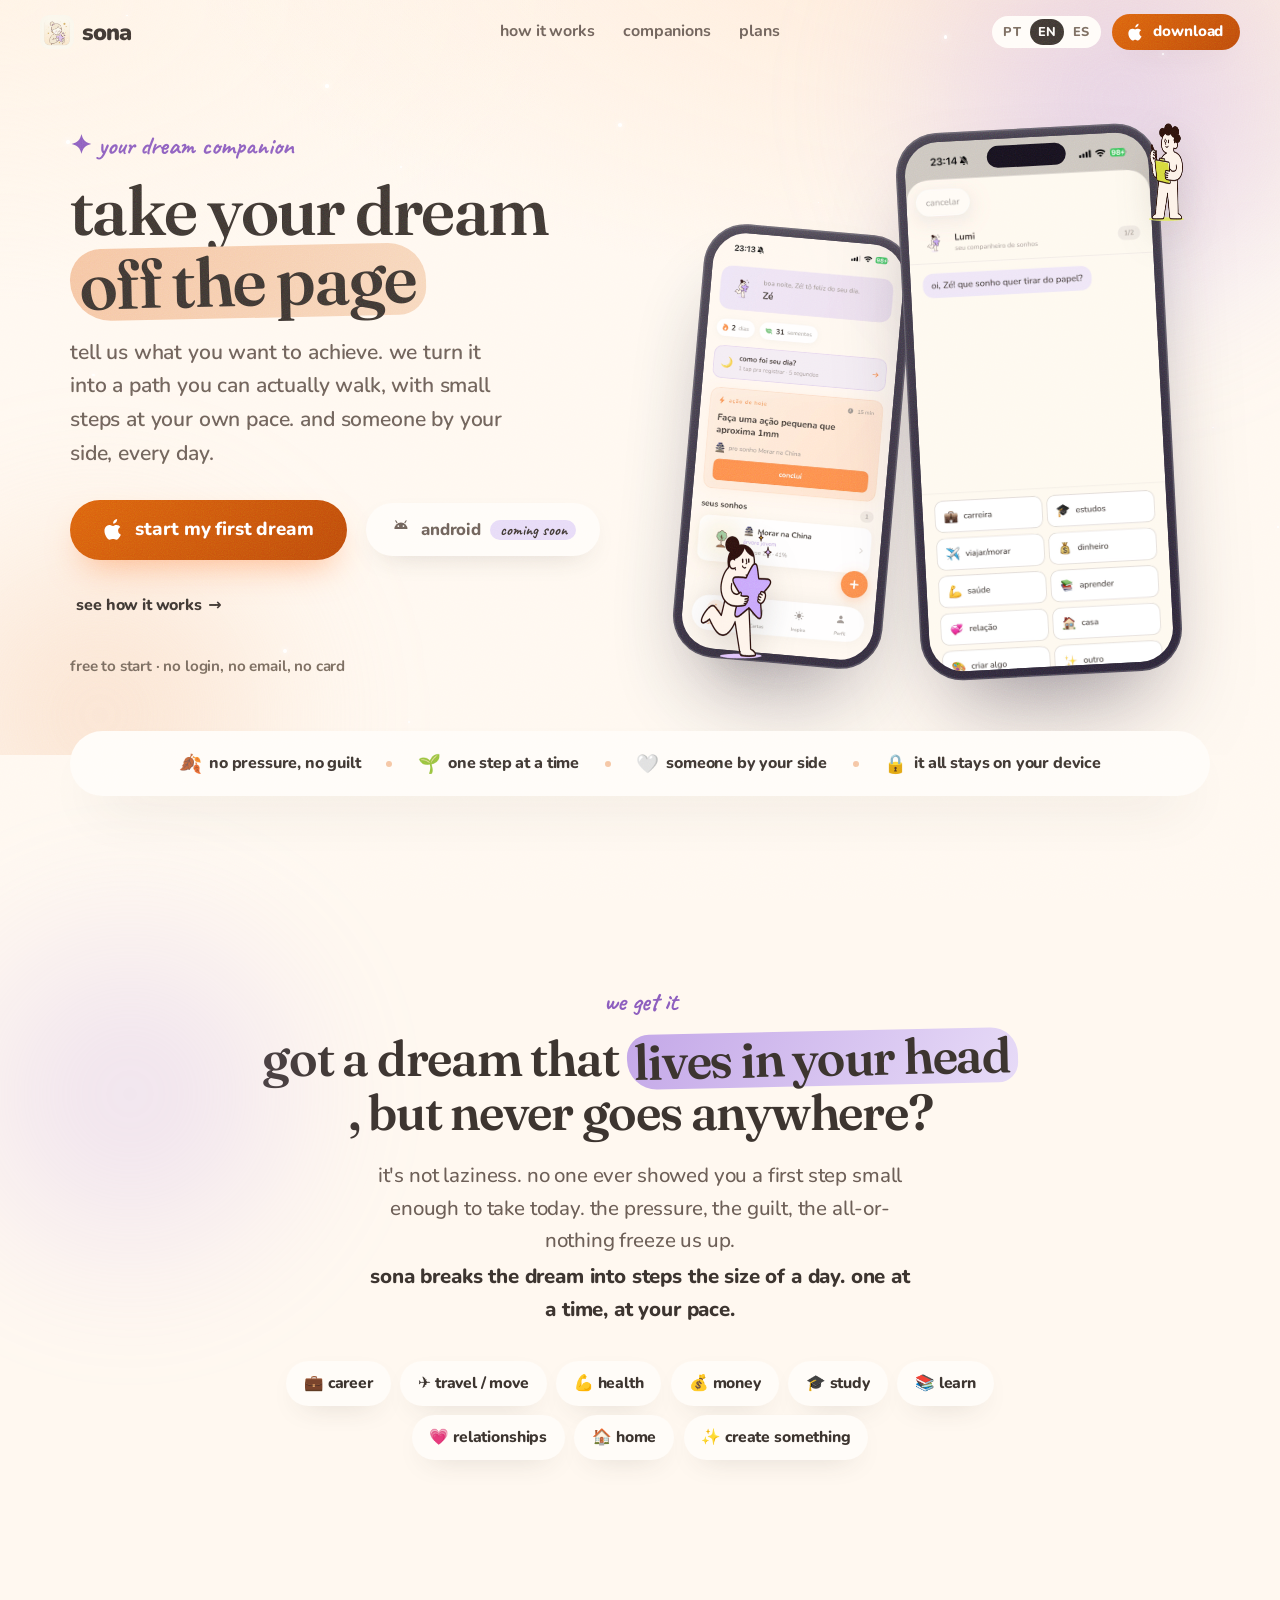
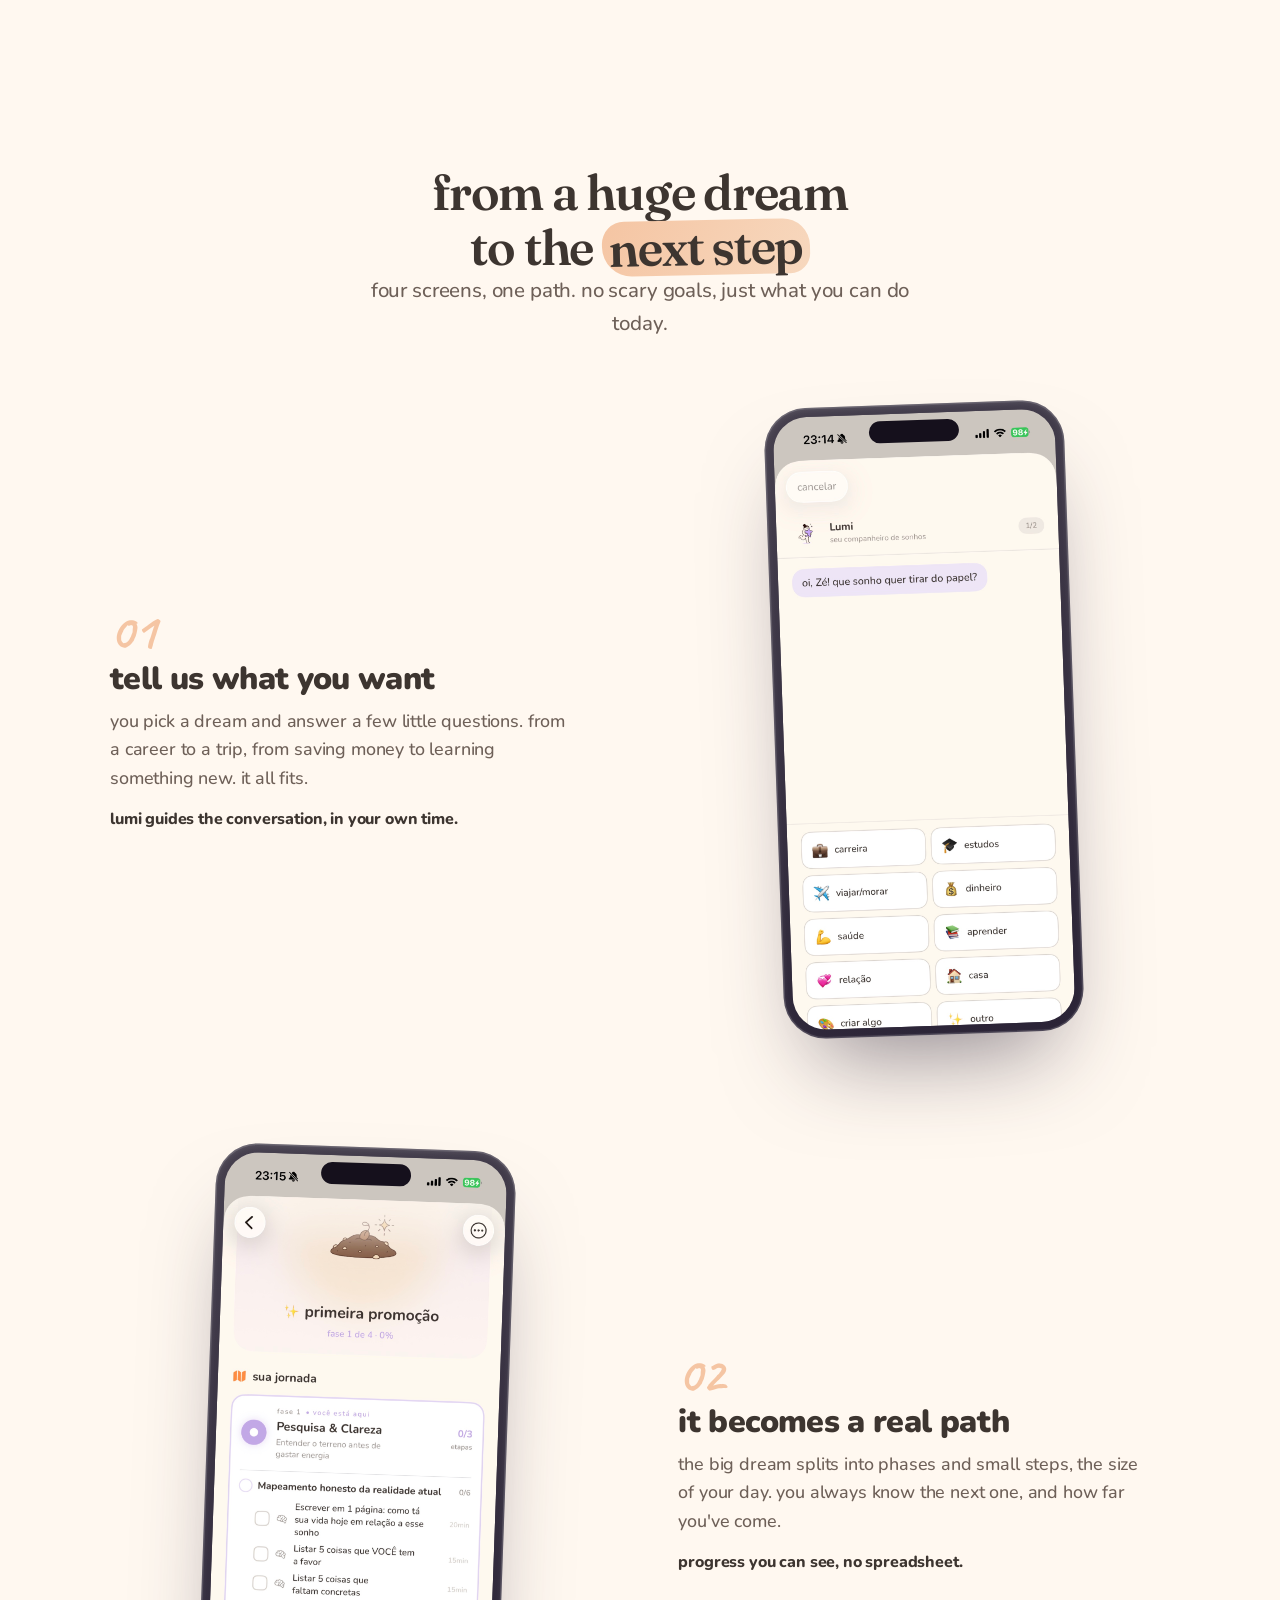
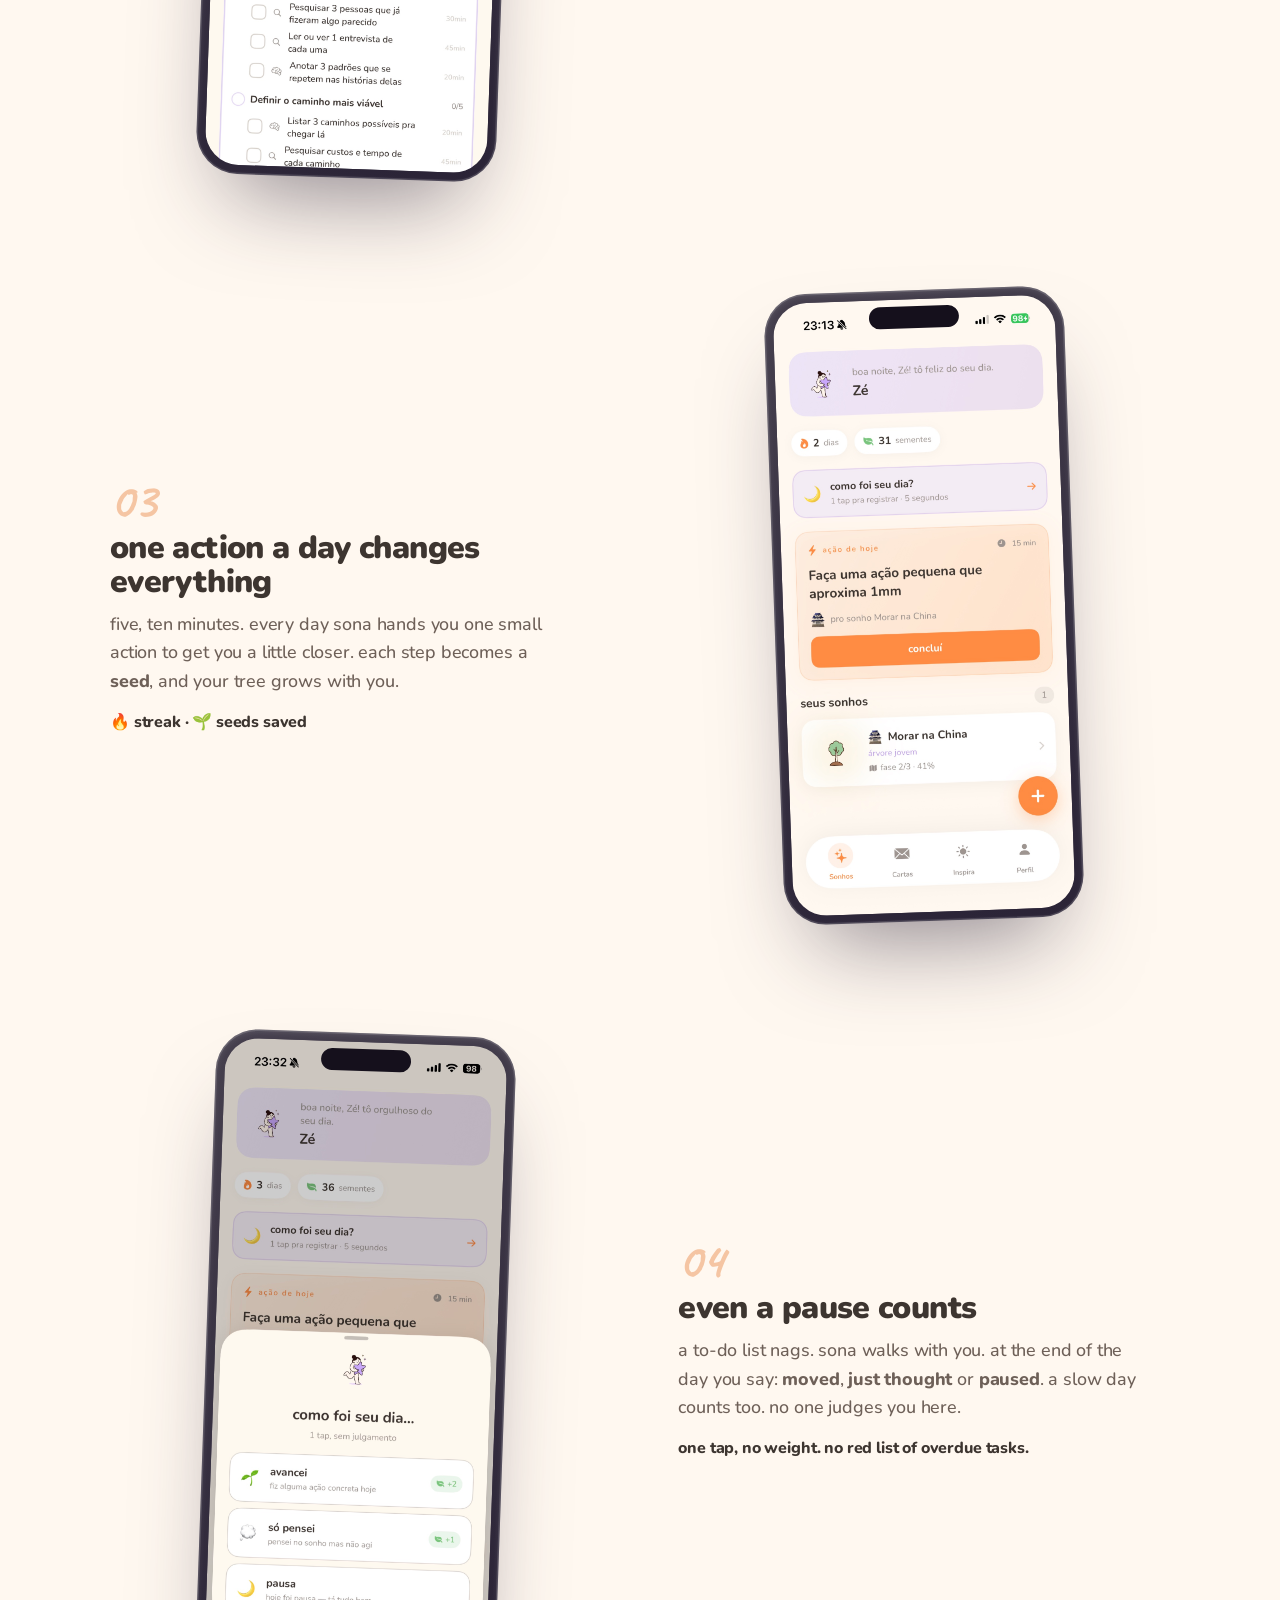
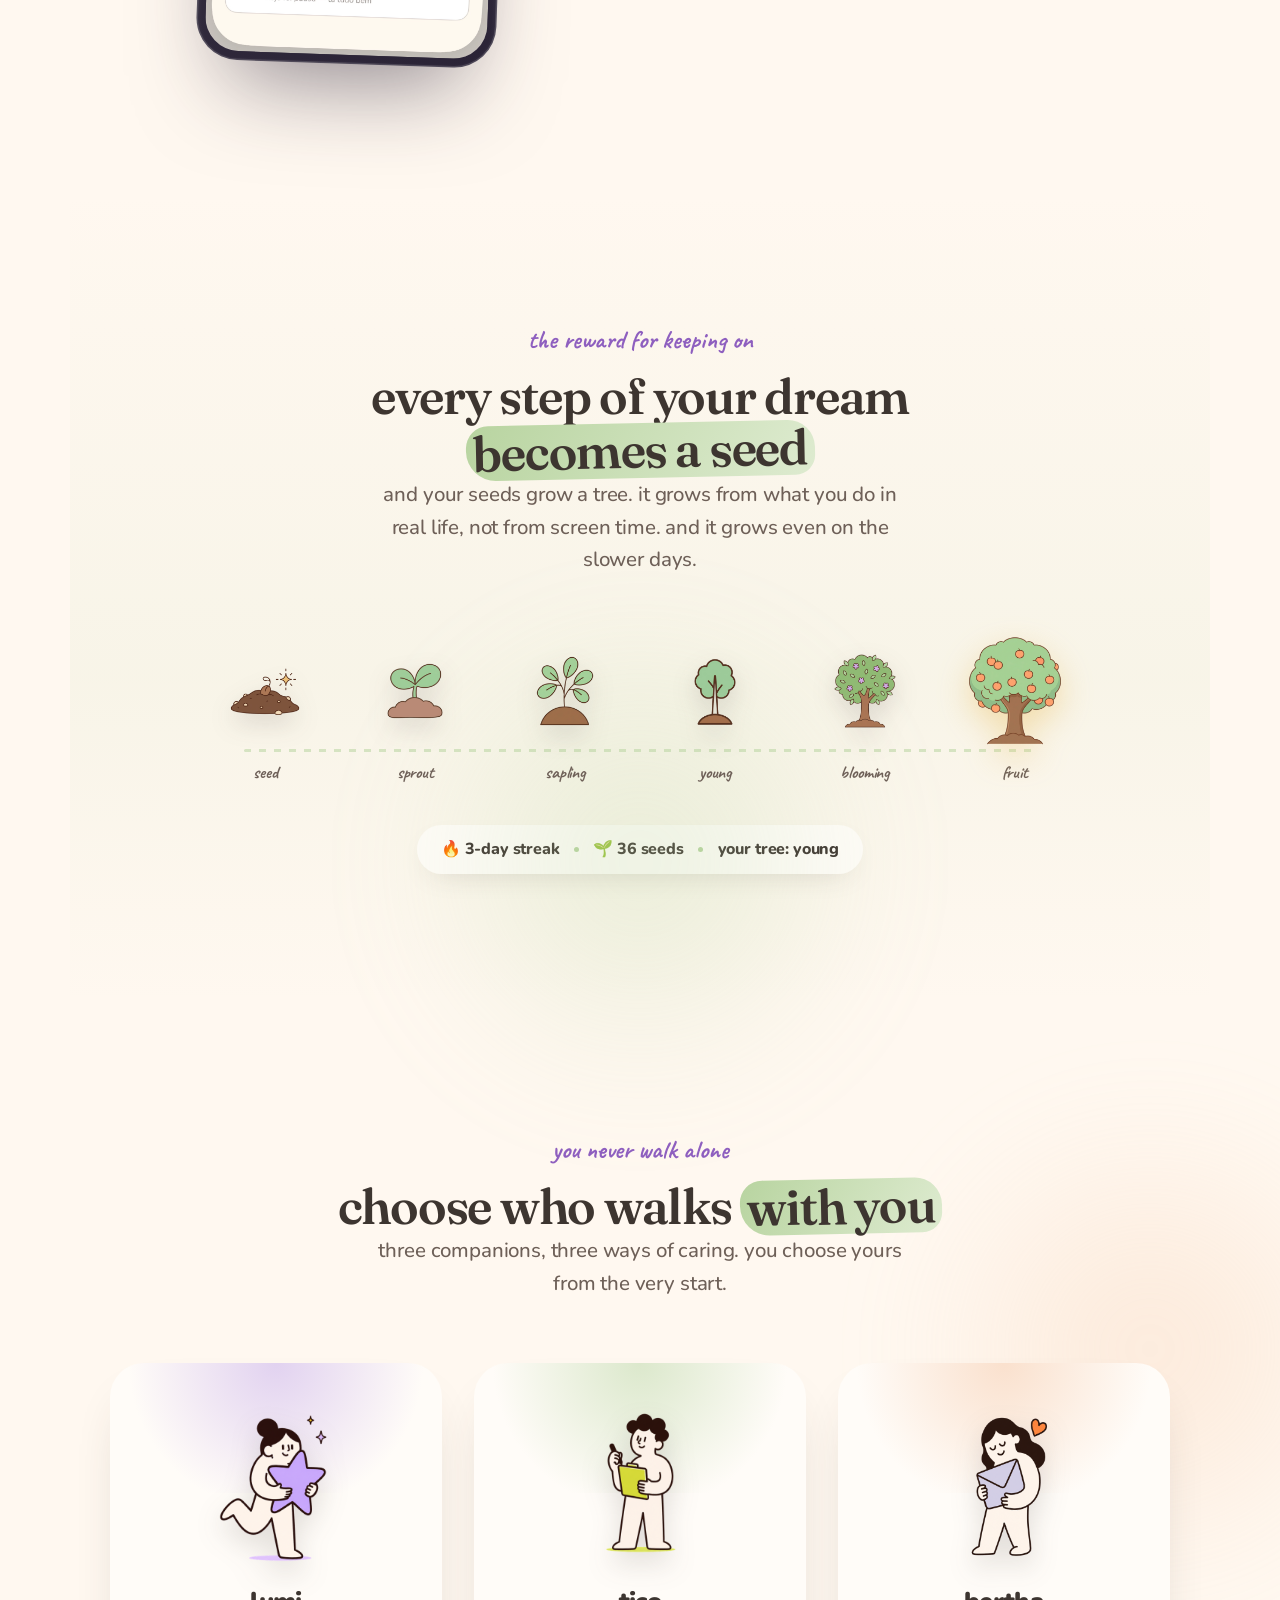
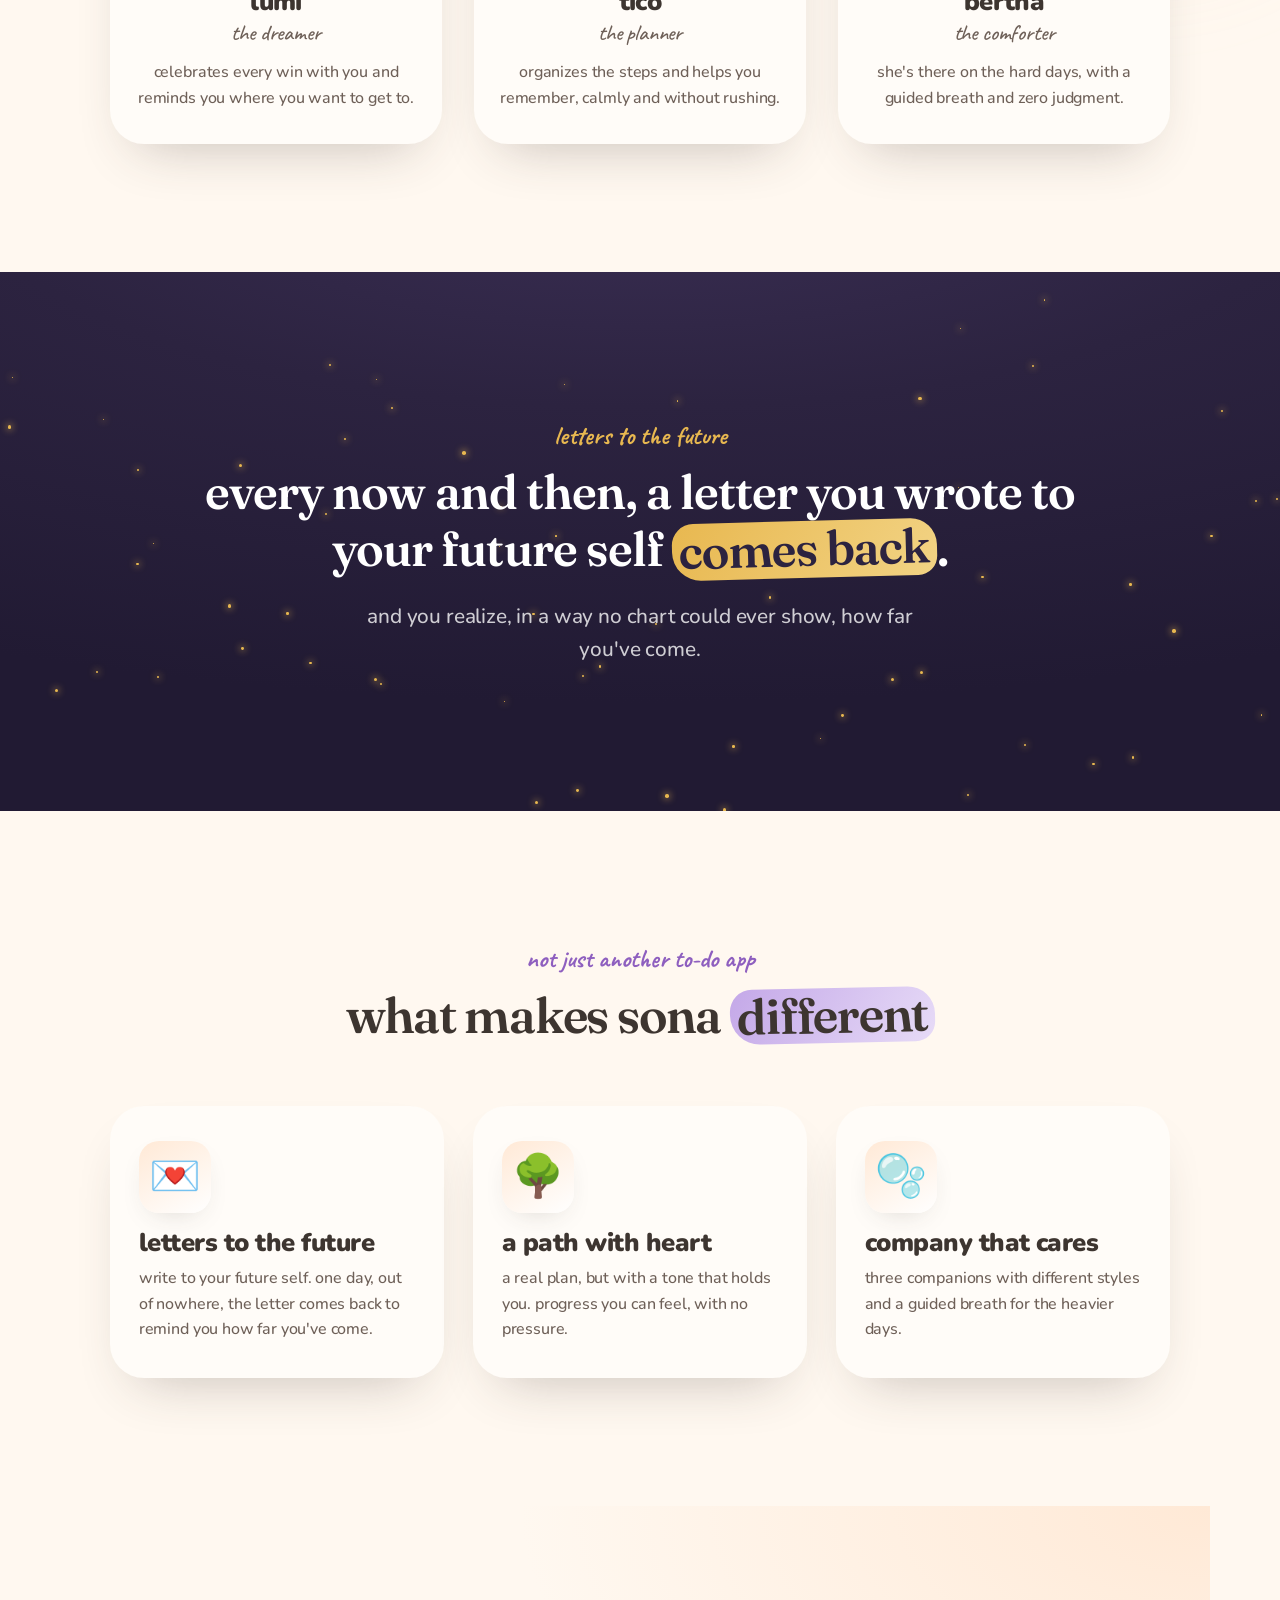
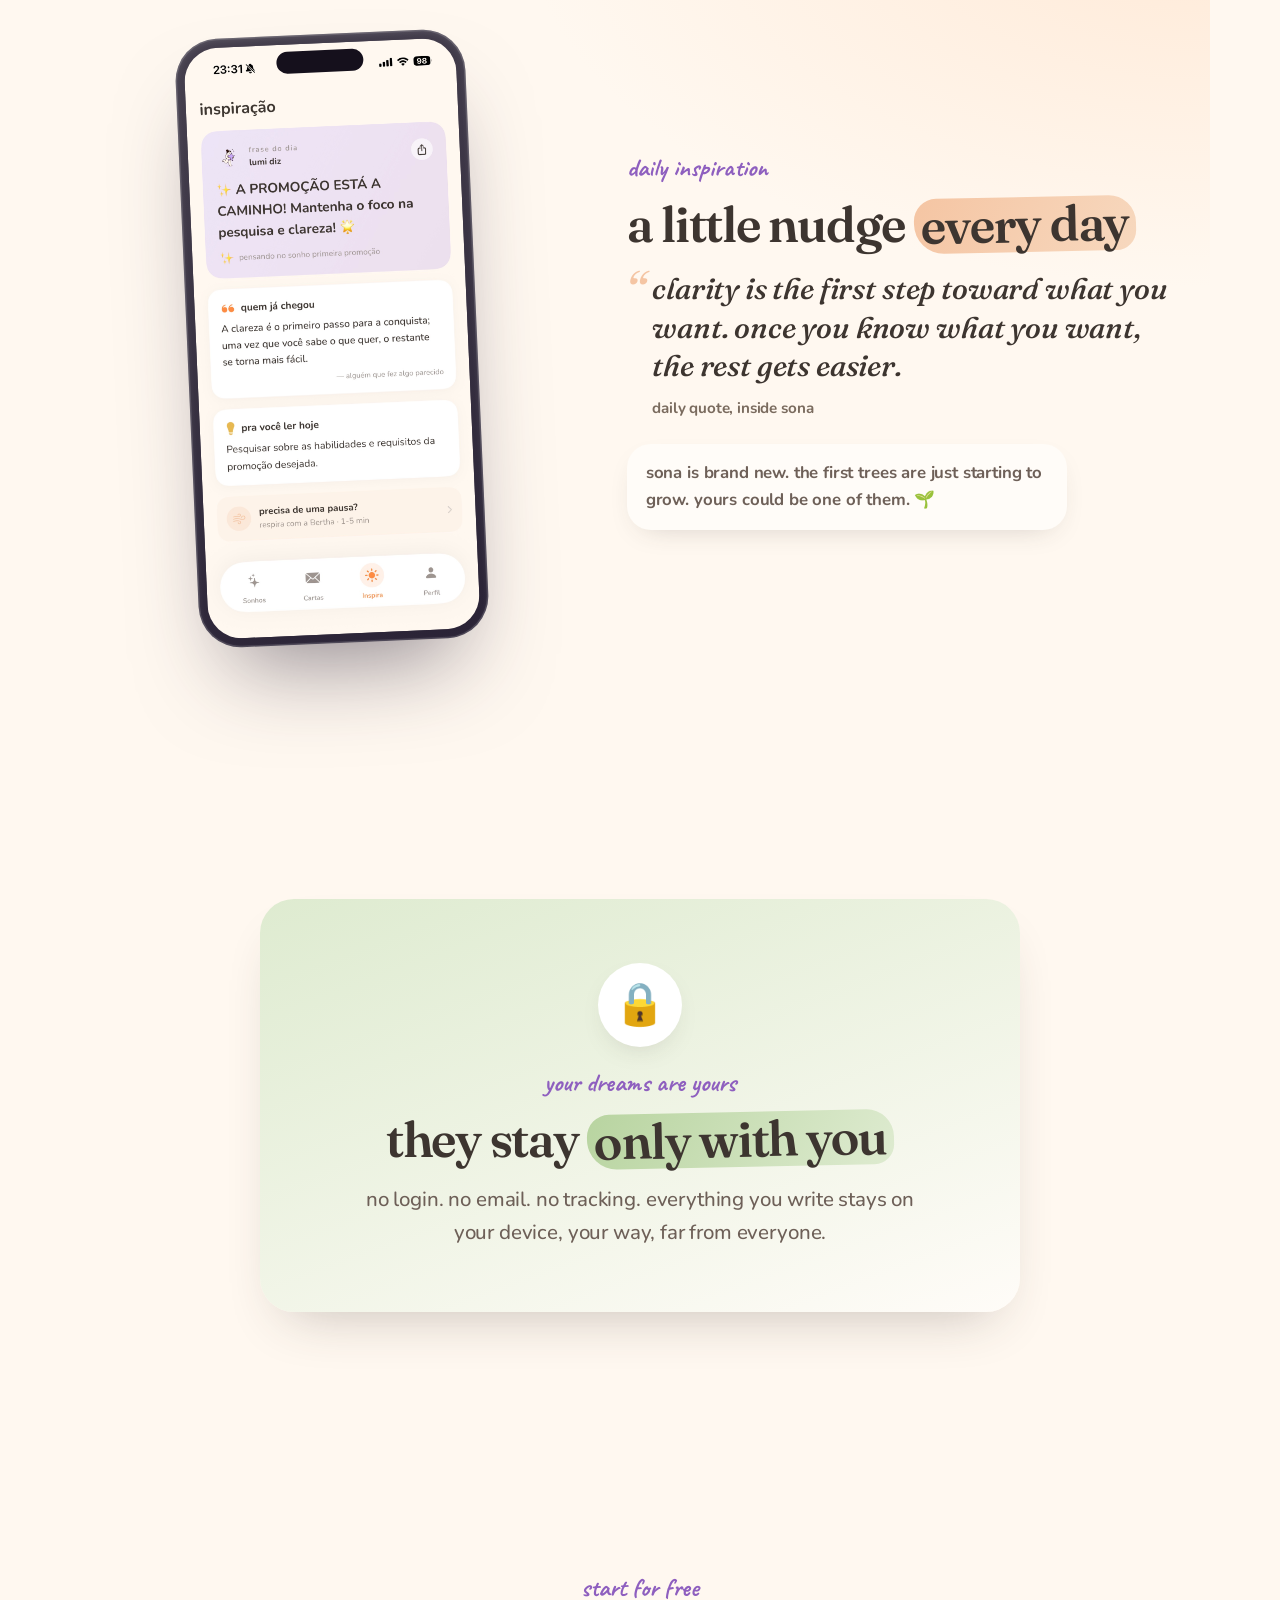
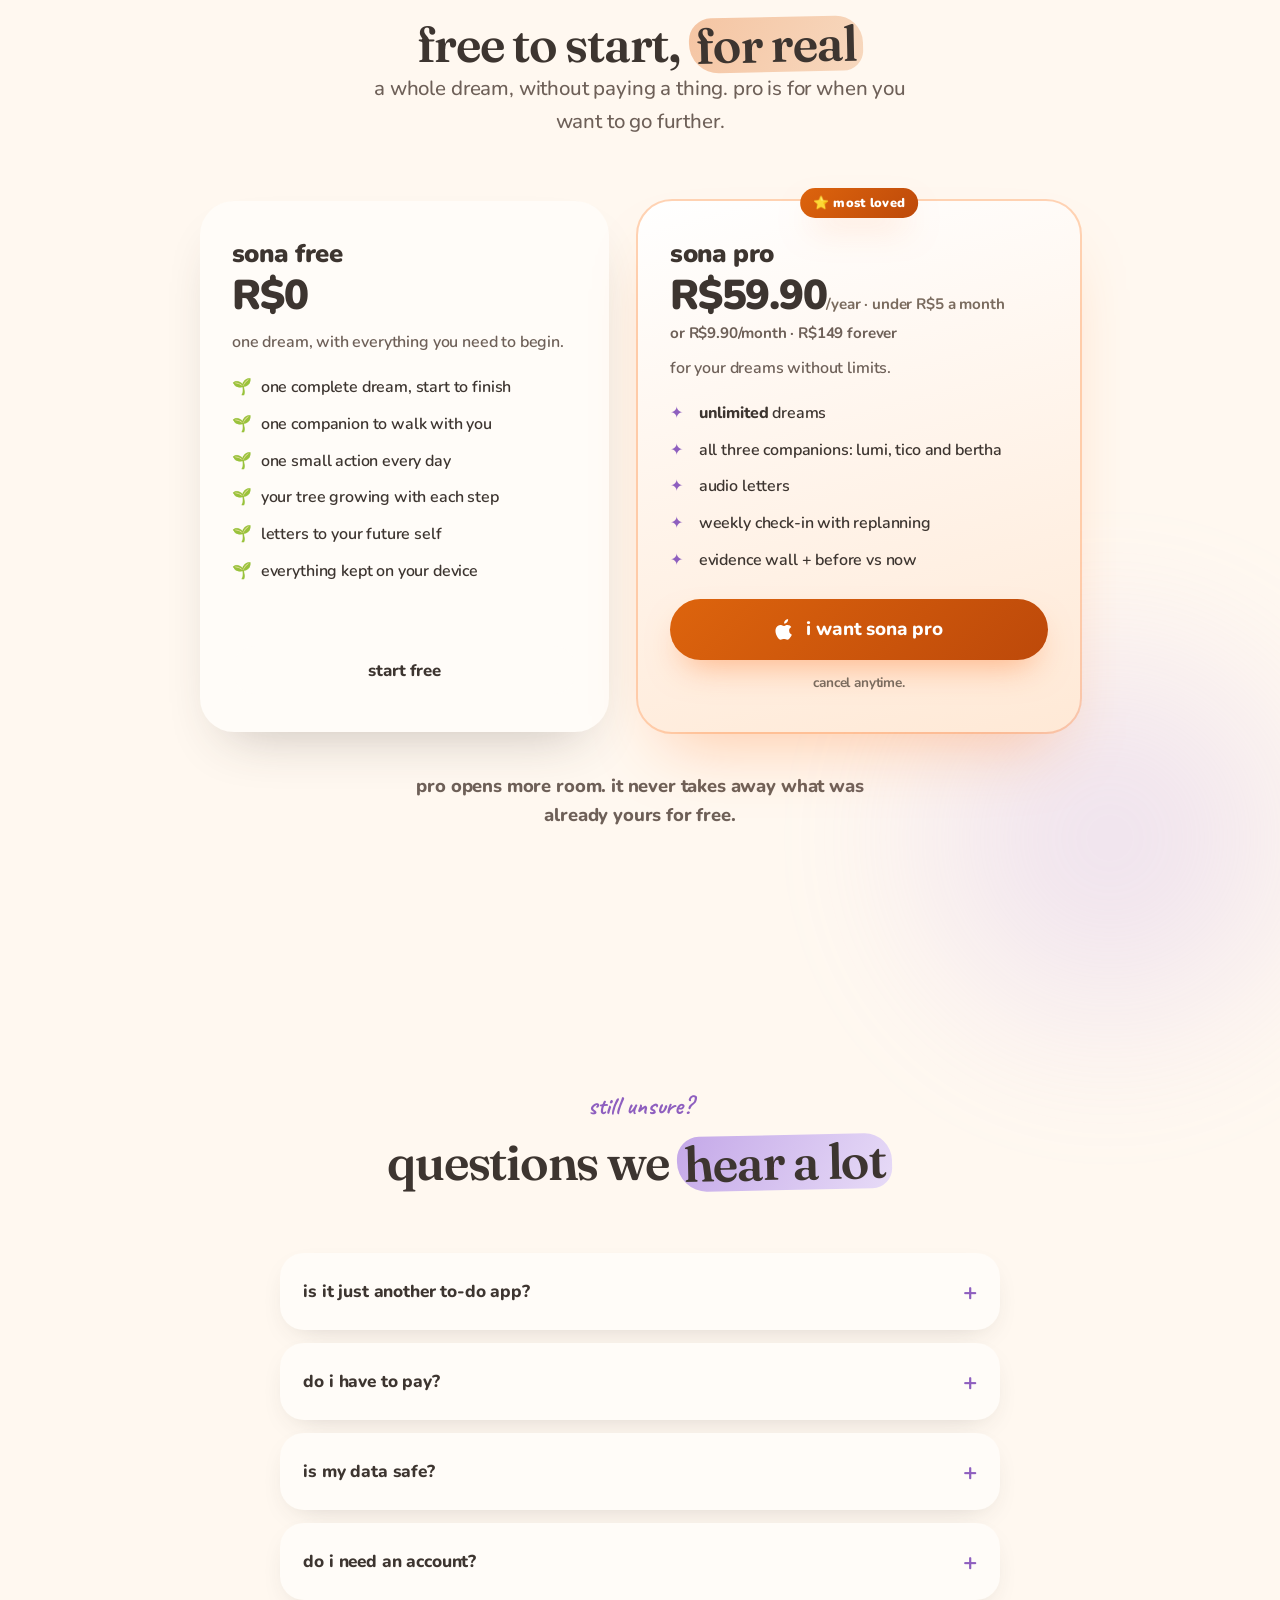
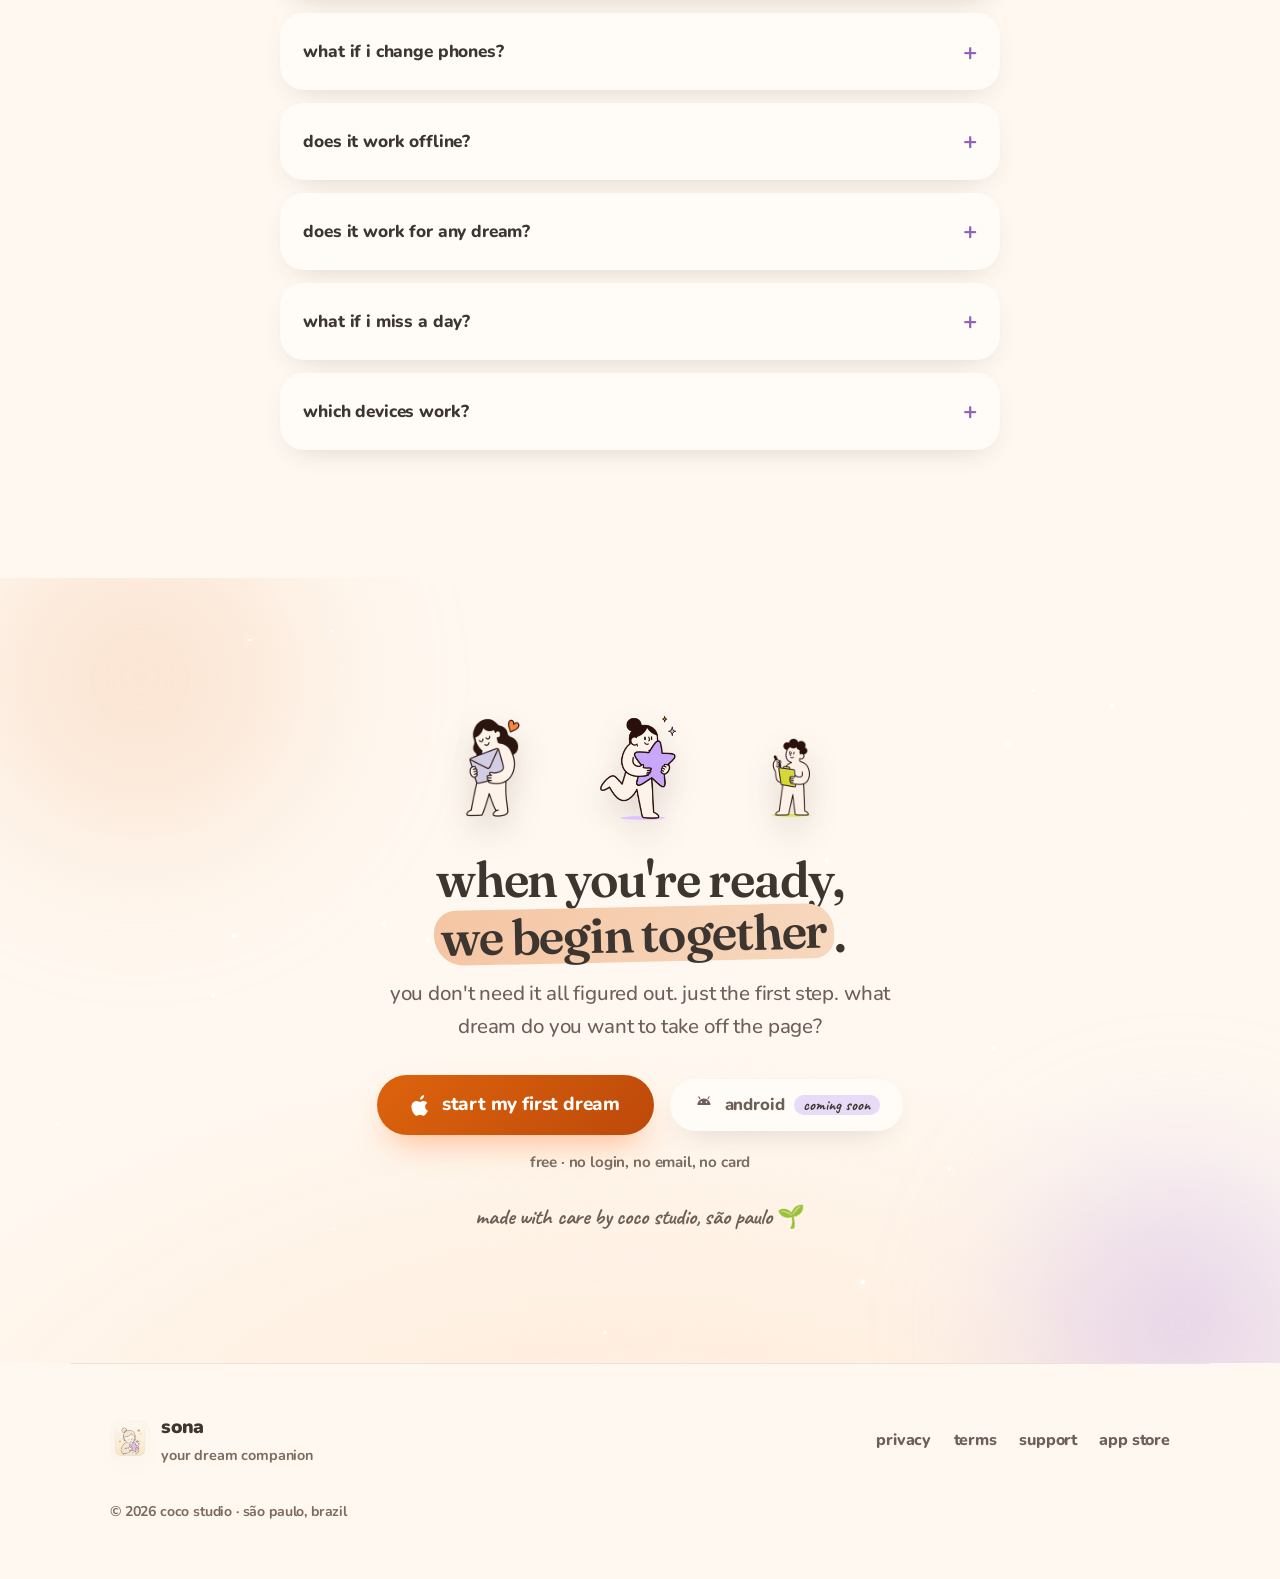
==== commit 08cc584d: "i18n (pt/en/es) + domínio sonadreams.com - seletor de idioma pt/en/es com autodetecção (query > loca" ====
--- a/index.html
+++ b/index.html
@@ -6,18 +6,21 @@
 <title>sona: tire o seu sonho do papel</title>
 <meta name="description" content="conta o que você quer realizar e o sona transforma em um caminho possível, com passos pequenos pra dar no seu ritmo. com um companheiro do seu lado, todo dia. grátis pra começar." />
 <meta name="theme-color" content="#FFF8F0" />
+<link rel="canonical" href="https://sonadreams.com/" />
 
 <!-- Open Graph -->
 <meta property="og:type" content="website" />
 <meta property="og:title" content="sona: tire o seu sonho do papel" />
 <meta property="og:description" content="seu companheiro de sonhos. um passo pequeno por dia, sem cobrança, sem culpa." />
-<meta property="og:url" content="https://josediogor.github.io/sona-site/" />
-<meta property="og:image" content="https://josediogor.github.io/sona-site/assets/og.png" />
+<meta property="og:url" content="https://sonadreams.com/" />
+<meta property="og:image" content="https://sonadreams.com/assets/og.png" />
 <meta property="og:image:width" content="1200" />
 <meta property="og:image:height" content="630" />
 <meta property="og:locale" content="pt_BR" />
+<meta property="og:locale:alternate" content="en_US" />
+<meta property="og:locale:alternate" content="es_ES" />
 <meta name="twitter:card" content="summary_large_image" />
-<meta name="twitter:image" content="https://josediogor.github.io/sona-site/assets/og.png" />
+<meta name="twitter:image" content="https://sonadreams.com/assets/og.png" />
 
 <link rel="icon" type="image/png" href="assets/icon.png" />
 <link rel="apple-touch-icon" href="assets/icon.png" />
@@ -30,26 +33,33 @@
 <link rel="stylesheet" href="styles.css" />
 </head>
 <body>
-<a class="skip" href="#top">pular para o conteúdo</a>
+<a class="skip" href="#top" data-i18n="skip">pular para o conteúdo</a>
 
 <!-- grain + atmosphere overlays -->
 <div class="grain" aria-hidden="true"></div>
 
 <!-- ============ NAV ============ -->
 <header class="nav" id="nav">
-  <a class="nav__brand" href="#top" aria-label="sona, início">
+  <a class="nav__brand" href="#top" aria-label="sona">
     <img src="assets/icon.png" alt="" class="nav__logo" width="34" height="34" />
     <span class="nav__word">sona</span>
   </a>
-  <nav class="nav__links" aria-label="navegação">
-    <a href="#como-funciona">como funciona</a>
-    <a href="#companheiros">companheiros</a>
-    <a href="#planos">planos</a>
+  <nav class="nav__links" aria-label="nav">
+    <a href="#como-funciona" data-i18n="nav.how">como funciona</a>
+    <a href="#companheiros" data-i18n="nav.companions">companheiros</a>
+    <a href="#planos" data-i18n="nav.plans">planos</a>
   </nav>
-  <a class="btn btn--sm" href="https://apps.apple.com/br/app/id6774424990" target="_blank" rel="noopener">
-    <svg class="apple" viewBox="0 0 16 18" aria-hidden="true"><path d="M13.27 13.9c-.24.55-.52 1.06-.85 1.53-.45.64-.81 1.08-1.09 1.33-.44.4-.9.61-1.4.62-.36 0-.79-.1-1.29-.31-.5-.2-.96-.31-1.38-.31-.44 0-.91.1-1.42.31-.51.21-.92.32-1.24.33-.48.02-.96-.2-1.43-.64-.31-.27-.69-.72-1.13-1.36-.48-.68-.87-1.46-1.18-2.36-.33-.97-.5-1.91-.5-2.82 0-1.04.23-1.94.68-2.69.35-.6.82-1.08 1.41-1.43.59-.35 1.22-.53 1.91-.54.39 0 .89.12 1.51.35.62.23 1.02.35 1.19.35.13 0 .57-.14 1.32-.41.71-.25 1.31-.36 1.8-.32 1.33.11 2.33.63 3 1.57-1.19.72-1.78 1.73-1.77 3.02.01 1.01.38 1.85 1.1 2.51.33.31.69.55 1.1.72-.09.26-.18.5-.28.74ZM10.6 1.04c0 .78-.28 1.5-.85 2.17-.69.79-1.52 1.25-2.42 1.18-.01-.09-.02-.19-.02-.3 0-.75.33-1.55.9-2.2.29-.33.65-.6 1.1-.82.44-.21.86-.33 1.26-.35.01.11.02.21.02.32Z"/></svg>
-    baixar
-  </a>
+  <div class="nav__right">
+    <div class="langtoggle" role="group" aria-label="idioma / language">
+      <button type="button" data-lang="pt" class="is-active" aria-pressed="true">PT</button>
+      <button type="button" data-lang="en" aria-pressed="false">EN</button>
+      <button type="button" data-lang="es" aria-pressed="false">ES</button>
+    </div>
+    <a class="btn btn--sm" href="https://apps.apple.com/app/id6774424990" target="_blank" rel="noopener">
+      <svg class="apple" viewBox="0 0 16 18" aria-hidden="true"><path d="M13.27 13.9c-.24.55-.52 1.06-.85 1.53-.45.64-.81 1.08-1.09 1.33-.44.4-.9.61-1.4.62-.36 0-.79-.1-1.29-.31-.5-.2-.96-.31-1.38-.31-.44 0-.91.1-1.42.31-.51.21-.92.32-1.24.33-.48.02-.96-.2-1.43-.64-.31-.27-.69-.72-1.13-1.36-.48-.68-.87-1.46-1.18-2.36-.33-.97-.5-1.91-.5-2.82 0-1.04.23-1.94.68-2.69.35-.6.82-1.08 1.41-1.43.59-.35 1.22-.53 1.91-.54.39 0 .89.12 1.51.35.62.23 1.02.35 1.19.35.13 0 .57-.14 1.32-.41.71-.25 1.31-.36 1.8-.32 1.33.11 2.33.63 3 1.57-1.19.72-1.78 1.73-1.77 3.02.01 1.01.38 1.85 1.1 2.51.33.31.69.55 1.1.72-.09.26-.18.5-.28.74ZM10.6 1.04c0 .78-.28 1.5-.85 2.17-.69.79-1.52 1.25-2.42 1.18-.01-.09-.02-.19-.02-.3 0-.75.33-1.55.9-2.2.29-.33.65-.6 1.1-.82.44-.21.86-.33 1.26-.35.01.11.02.21.02.32Z"/></svg>
+      <span data-i18n="nav.download">baixar</span>
+    </a>
+  </div>
 </header>
 
 <main id="top">
@@ -62,32 +72,32 @@
 
     <div class="hero__inner">
       <div class="hero__copy">
-        <p class="eyebrow reveal" data-d="0">✦ seu companheiro de sonhos</p>
-        <h1 class="hero__title reveal" data-d="1">
+        <p class="eyebrow reveal" data-d="0" data-i18n="hero.eyebrow">✦ seu companheiro de sonhos</p>
+        <h1 class="hero__title reveal" data-d="1" data-i18n="hero.h1">
           tire o seu sonho
           <span class="mark mark--peach">do papel</span>
         </h1>
-        <p class="hero__sub reveal" data-d="2">
+        <p class="hero__sub reveal" data-d="2" data-i18n="hero.sub">
           conta o que você quer realizar. a gente transforma num caminho
           possível, com passos pequenos pra dar no seu ritmo. e tem sempre
           alguém do seu lado, todo dia.
         </p>
         <div class="hero__cta reveal" data-d="3">
-          <a class="btn btn--lg" href="https://apps.apple.com/br/app/id6774424990" target="_blank" rel="noopener">
+          <a class="btn btn--lg" href="https://apps.apple.com/app/id6774424990" target="_blank" rel="noopener">
             <svg class="apple" viewBox="0 0 16 18" aria-hidden="true"><path d="M13.27 13.9c-.24.55-.52 1.06-.85 1.53-.45.64-.81 1.08-1.09 1.33-.44.4-.9.61-1.4.62-.36 0-.79-.1-1.29-.31-.5-.2-.96-.31-1.38-.31-.44 0-.91.1-1.42.31-.51.21-.92.32-1.24.33-.48.02-.96-.2-1.43-.64-.31-.27-.69-.72-1.13-1.36-.48-.68-.87-1.46-1.18-2.36-.33-.97-.5-1.91-.5-2.82 0-1.04.23-1.94.68-2.69.35-.6.82-1.08 1.41-1.43.59-.35 1.22-.53 1.91-.54.39 0 .89.12 1.51.35.62.23 1.02.35 1.19.35.13 0 .57-.14 1.32-.41.71-.25 1.31-.36 1.8-.32 1.33.11 2.33.63 3 1.57-1.19.72-1.78 1.73-1.77 3.02.01 1.01.38 1.85 1.1 2.51.33.31.69.55 1.1.72-.09.26-.18.5-.28.74ZM10.6 1.04c0 .78-.28 1.5-.85 2.17-.69.79-1.52 1.25-2.42 1.18-.01-.09-.02-.19-.02-.3 0-.75.33-1.55.9-2.2.29-.33.65-.6 1.1-.82.44-.21.86-.33 1.26-.35.01.11.02.21.02.32Z"/></svg>
-            começar meu primeiro sonho
+            <span data-i18n="hero.cta">começar meu primeiro sonho</span>
           </a>
-          <span class="btn-soon" title="em breve no android">
+          <span class="btn-soon" data-i18n-title="soon.title" title="em breve no android">
             <svg class="andro" viewBox="0 0 24 24" aria-hidden="true">
               <path d="M4.8 12.2a7.2 7.2 0 0 1 14.4 0Z"/>
               <circle cx="9.2" cy="8.9" r=".95" fill="#FFFCF8"/><circle cx="14.8" cy="8.9" r=".95" fill="#FFFCF8"/>
               <path d="M7.6 5.1 6.3 3.1M16.4 5.1l1.3-2" stroke="currentColor" stroke-width="1.2" stroke-linecap="round" fill="none"/>
             </svg>
-            android <small>em breve</small>
+            android <small data-i18n="soon">em breve</small>
           </span>
-          <a class="btn-ghost" href="#como-funciona">ver como funciona</a>
-        </div>
-        <p class="hero__trust reveal" data-d="4">
+          <a class="btn-ghost" href="#como-funciona" data-i18n="hero.ghost">ver como funciona</a>
+        </div>
+        <p class="hero__trust reveal" data-d="4" data-i18n="hero.trust">
           grátis pra começar · sem login, sem e-mail, sem cartão
         </p>
       </div>
@@ -108,40 +118,40 @@
 
   <!-- ============ TRUST STRIP ============ -->
   <section class="strip" aria-label="o que torna o sona diferente">
-    <div class="strip__item reveal"><span class="strip__ico" aria-hidden="true">🍂</span> sem cobrança, sem culpa</div>
+    <div class="strip__item reveal" data-i18n="strip.1"><span class="strip__ico" aria-hidden="true">🍂</span> sem cobrança, sem culpa</div>
     <div class="strip__sep" aria-hidden="true"></div>
-    <div class="strip__item reveal" data-d="1"><span class="strip__ico" aria-hidden="true">🌱</span> um passo de cada vez</div>
+    <div class="strip__item reveal" data-d="1" data-i18n="strip.2"><span class="strip__ico" aria-hidden="true">🌱</span> um passo de cada vez</div>
     <div class="strip__sep" aria-hidden="true"></div>
-    <div class="strip__item reveal" data-d="2"><span class="strip__ico" aria-hidden="true">🤍</span> alguém do seu lado</div>
+    <div class="strip__item reveal" data-d="2" data-i18n="strip.3"><span class="strip__ico" aria-hidden="true">🤍</span> alguém do seu lado</div>
     <div class="strip__sep" aria-hidden="true"></div>
-    <div class="strip__item reveal" data-d="3"><span class="strip__ico" aria-hidden="true">🔒</span> tudo fica no seu aparelho</div>
-  </section>
-
-  <p class="wedge reveal">companhia <i>+</i> plano de sonho <i>+</i> cartas do futuro. <b>num app só</b>.</p>
+    <div class="strip__item reveal" data-d="3" data-i18n="strip.4"><span class="strip__ico" aria-hidden="true">🔒</span> tudo fica no seu aparelho</div>
+  </section>
+
+  <p class="wedge reveal" data-i18n="wedge">companhia <i>+</i> plano de sonho <i>+</i> cartas do futuro. <b>num app só</b>.</p>
 
   <!-- ============ PROBLEM ============ -->
   <section class="problem" id="sonho">
     <div class="blob blob--lilac blob--soft" aria-hidden="true"></div>
     <div class="problem__inner">
-      <p class="eyebrow reveal">a gente entende</p>
-      <h2 class="reveal" data-d="1">tem um sonho que <span class="mark mark--lilac">vive na sua cabeça</span>, mas nunca sai do lugar?</h2>
-      <p class="lead reveal" data-d="2">
+      <p class="eyebrow reveal" data-i18n="prob.eyebrow">a gente entende</p>
+      <h2 class="reveal" data-d="1" data-i18n="prob.h2">tem um sonho que <span class="mark mark--lilac">vive na sua cabeça</span>, mas nunca sai do lugar?</h2>
+      <p class="lead reveal" data-d="2" data-i18n="prob.body">
         não é preguiça. é que ninguém nunca te mostrou um primeiro passo
         pequeno o suficiente pra dar hoje. a pressão, a culpa, o
         tudo-ou-nada travam a gente.
       </p>
-      <p class="lead lead--accent reveal" data-d="3">o sona quebra o sonho em passos do tamanho de um dia. um de cada vez, no seu ritmo.</p>
+      <p class="lead lead--accent reveal" data-d="3" data-i18n="prob.accent">o sona quebra o sonho em passos do tamanho de um dia. um de cada vez, no seu ritmo.</p>
 
       <ul class="chips reveal" data-d="3" aria-label="tipos de sonho">
-        <li>💼 carreira</li>
-        <li>✈️ viajar / morar</li>
-        <li>💪 saúde</li>
-        <li>💰 dinheiro</li>
-        <li>🎓 estudar</li>
-        <li>📚 aprender</li>
-        <li>💗 relação</li>
-        <li>🏠 casa</li>
-        <li>✨ criar algo</li>
+        <li data-i18n="chip.career">💼 carreira</li>
+        <li data-i18n="chip.travel">✈️ viajar / morar</li>
+        <li data-i18n="chip.health">💪 saúde</li>
+        <li data-i18n="chip.money">💰 dinheiro</li>
+        <li data-i18n="chip.study">🎓 estudar</li>
+        <li data-i18n="chip.learn">📚 aprender</li>
+        <li data-i18n="chip.relationship">💗 relação</li>
+        <li data-i18n="chip.home">🏠 casa</li>
+        <li data-i18n="chip.create">✨ criar algo</li>
       </ul>
     </div>
   </section>
@@ -149,18 +159,18 @@
   <!-- ============ HOW IT WORKS ============ -->
   <section class="how" id="como-funciona">
     <div class="how__head">
-      <p class="eyebrow reveal">como funciona</p>
-      <h2 class="reveal" data-d="1">do sonho gigante <br>ao <span class="mark mark--peach">próximo passo</span></h2>
-      <p class="lead reveal" data-d="2">quatro telas, um caminho. nada de meta assustadora, só o que dá pra fazer hoje.</p>
+      <p class="eyebrow reveal" data-i18n="how.eyebrow">como funciona</p>
+      <h2 class="reveal" data-d="1" data-i18n="how.h2">do sonho gigante <br>ao <span class="mark mark--peach">próximo passo</span></h2>
+      <p class="lead reveal" data-d="2" data-i18n="how.lead">quatro telas, um caminho. nada de meta assustadora, só o que dá pra fazer hoje.</p>
     </div>
 
     <!-- step 1 -->
     <article class="step reveal">
       <div class="step__text">
         <span class="step__num">01</span>
-        <h3>conta o que você quer</h3>
-        <p>você escolhe um sonho e responde umas perguntinhas. de carreira a uma viagem, de juntar dinheiro a aprender algo novo. cabe tudo.</p>
-        <p class="note">a lumi conduz a conversa, no seu tempo.</p>
+        <h3 data-i18n="step1.title">conta o que você quer</h3>
+        <p data-i18n="step1.body">você escolhe um sonho e responde umas perguntinhas. de carreira a uma viagem, de juntar dinheiro a aprender algo novo. cabe tudo.</p>
+        <p class="note" data-i18n="step1.note">a lumi conduz a conversa, no seu tempo.</p>
       </div>
       <div class="step__art">
         <div class="phone" data-parallax="0.05">
@@ -174,9 +184,9 @@
     <article class="step step--rev reveal">
       <div class="step__text">
         <span class="step__num">02</span>
-        <h3>vira um caminho possível</h3>
-        <p>o sonho grande se divide em fases e passos pequenos, do tamanho do seu dia. você sempre sabe qual é o próximo, e o quanto já andou.</p>
-        <p class="note">progresso que você vê, sem planilha.</p>
+        <h3 data-i18n="step2.title">vira um caminho possível</h3>
+        <p data-i18n="step2.body">o sonho grande se divide em fases e passos pequenos, do tamanho do seu dia. você sempre sabe qual é o próximo, e o quanto já andou.</p>
+        <p class="note" data-i18n="step2.note">progresso que você vê, sem planilha.</p>
       </div>
       <div class="step__art">
         <div class="phone" data-parallax="0.05">
@@ -190,9 +200,9 @@
     <article class="step reveal">
       <div class="step__text">
         <span class="step__num">03</span>
-        <h3>uma ação por dia já muda tudo</h3>
-        <p>cinco, dez minutos. todo dia o sona te entrega uma ação pequena pra te aproximar um pouquinho. cada passo vira uma <b>semente</b>, e a sua árvore cresce junto.</p>
-        <p class="note">🔥 sequência · 🌱 sementes guardadas</p>
+        <h3 data-i18n="step3.title">uma ação por dia já muda tudo</h3>
+        <p data-i18n="step3.body">cinco, dez minutos. todo dia o sona te entrega uma ação pequena pra te aproximar um pouquinho. cada passo vira uma <b>semente</b>, e a sua árvore cresce junto.</p>
+        <p class="note" data-i18n="step3.note">🔥 sequência · 🌱 sementes guardadas</p>
       </div>
       <div class="step__art">
         <div class="phone" data-parallax="0.05">
@@ -206,9 +216,9 @@
     <article class="step step--rev reveal">
       <div class="step__text">
         <span class="step__num">04</span>
-        <h3>até a pausa conta</h3>
-        <p>uma lista de tarefas cobra. o sona caminha com você. no fim do dia você diz: <b>avancei</b>, <b>só pensei</b> ou <b>pausa</b>. dia lento também conta. aqui ninguém te julga.</p>
-        <p class="note">um toque, sem peso. sem fila vermelha de atrasados.</p>
+        <h3 data-i18n="step4.title">até a pausa conta</h3>
+        <p data-i18n="step4.body">uma lista de tarefas cobra. o sona caminha com você. no fim do dia você diz: <b>avancei</b>, <b>só pensei</b> ou <b>pausa</b>. dia lento também conta. aqui ninguém te julga.</p>
+        <p class="note" data-i18n="step4.note">um toque, sem peso. sem fila vermelha de atrasados.</p>
       </div>
       <div class="step__art">
         <div class="phone" data-parallax="0.05">
@@ -223,47 +233,47 @@
   <section class="tree" id="arvore">
     <div class="blob blob--green-soft" aria-hidden="true"></div>
     <div class="tree__head">
-      <p class="eyebrow reveal">a recompensa de continuar</p>
-      <h2 class="reveal" data-d="1">cada passo do seu sonho <span class="mark mark--green">vira uma semente</span></h2>
-      <p class="lead reveal" data-d="2">e suas sementes fazem uma árvore crescer. ela cresce com o que você faz na vida real, não com tempo de tela. e cresce mesmo nos dias mais devagar.</p>
+      <p class="eyebrow reveal" data-i18n="tree.eyebrow">a recompensa de continuar</p>
+      <h2 class="reveal" data-d="1" data-i18n="tree.h2">cada passo do seu sonho <span class="mark mark--green">vira uma semente</span></h2>
+      <p class="lead reveal" data-d="2" data-i18n="tree.lead">e suas sementes fazem uma árvore crescer. ela cresce com o que você faz na vida real, não com tempo de tela. e cresce mesmo nos dias mais devagar.</p>
     </div>
     <ul class="tree__stages reveal" data-d="2" role="img" aria-label="uma semente que cresce em seis estágios até uma árvore cheia de frutos">
-      <li><img src="assets/trees/tree_1_seed.png" alt="" width="180" height="180" loading="lazy" /><span>semente</span></li>
-      <li><img src="assets/trees/tree_2_sprout.png" alt="" width="180" height="180" loading="lazy" /><span>broto</span></li>
-      <li><img src="assets/trees/tree_3_sapling.png" alt="" width="180" height="180" loading="lazy" /><span>muda</span></li>
-      <li><img src="assets/trees/tree_4_young.png" alt="" width="180" height="180" loading="lazy" /><span>jovem</span></li>
-      <li><img src="assets/trees/tree_5_blooming.png" alt="" width="180" height="180" loading="lazy" /><span>florindo</span></li>
-      <li><img src="assets/trees/tree_6_fruiting.png" alt="" width="180" height="180" loading="lazy" /><span>frutos</span></li>
+      <li><img src="assets/trees/tree_1_seed.png" alt="" width="180" height="180" loading="lazy" /><span data-i18n="tree.s1">semente</span></li>
+      <li><img src="assets/trees/tree_2_sprout.png" alt="" width="180" height="180" loading="lazy" /><span data-i18n="tree.s2">broto</span></li>
+      <li><img src="assets/trees/tree_3_sapling.png" alt="" width="180" height="180" loading="lazy" /><span data-i18n="tree.s3">muda</span></li>
+      <li><img src="assets/trees/tree_4_young.png" alt="" width="180" height="180" loading="lazy" /><span data-i18n="tree.s4">jovem</span></li>
+      <li><img src="assets/trees/tree_5_blooming.png" alt="" width="180" height="180" loading="lazy" /><span data-i18n="tree.s5">florindo</span></li>
+      <li><img src="assets/trees/tree_6_fruiting.png" alt="" width="180" height="180" loading="lazy" /><span data-i18n="tree.s6">frutos</span></li>
     </ul>
-    <p class="tree__counter reveal" data-d="3"><span>🔥 sequência de 3 dias</span><i></i><span>🌱 36 sementes</span><i></i><span>sua árvore: <b>jovem</b></span></p>
+    <p class="tree__counter reveal" data-d="3" data-i18n="tree.counter"><span>🔥 sequência de 3 dias</span><i></i><span>🌱 36 sementes</span><i></i><span>sua árvore: <b>jovem</b></span></p>
   </section>
 
   <!-- ============ MASCOTS ============ -->
   <section class="mascots" id="companheiros">
     <div class="blob blob--peach blob--soft" aria-hidden="true"></div>
     <div class="mascots__head">
-      <p class="eyebrow reveal">você não caminha sozinho</p>
-      <h2 class="reveal" data-d="1">escolha quem caminha <span class="mark mark--green">com você</span></h2>
-      <p class="lead reveal" data-d="2">três companheiros, três jeitos de cuidar. você escolhe o seu desde o começo.</p>
+      <p class="eyebrow reveal" data-i18n="mascots.eyebrow">você não caminha sozinho</p>
+      <h2 class="reveal" data-d="1" data-i18n="mascots.h2">escolha quem caminha <span class="mark mark--green">com você</span></h2>
+      <p class="lead reveal" data-d="2" data-i18n="mascots.lead">três companheiros, três jeitos de cuidar. você escolhe o seu desde o começo.</p>
     </div>
     <div class="mascots__grid">
       <article class="char char--lumi reveal">
-        <div class="char__art"><img src="assets/mascots/lumi.png" alt="lumi, a companheira sonhadora, abraçando uma estrela" width="260" height="211" loading="lazy" /></div>
+        <div class="char__art"><img src="assets/mascots/lumi.png" alt="lumi" width="260" height="211" loading="lazy" /></div>
         <h3>lumi</h3>
-        <p class="char__role">a sonhadora</p>
-        <p>celebra cada conquista com você e te lembra de onde você quer chegar.</p>
+        <p class="char__role" data-i18n="char.lumi.role">a sonhadora</p>
+        <p data-i18n="char.lumi.desc">celebra cada conquista com você e te lembra de onde você quer chegar.</p>
       </article>
       <article class="char char--tico reveal" data-d="1">
-        <div class="char__art"><img src="assets/mascots/tico.png" alt="tico, o companheiro planejador, com um caderno" width="260" height="208" loading="lazy" /></div>
+        <div class="char__art"><img src="assets/mascots/tico.png" alt="tico" width="260" height="208" loading="lazy" /></div>
         <h3>tico</h3>
-        <p class="char__role">o planejador</p>
-        <p>organiza os passos e te ajuda a lembrar, com calma e sem pressa.</p>
+        <p class="char__role" data-i18n="char.tico.role">o planejador</p>
+        <p data-i18n="char.tico.desc">organiza os passos e te ajuda a lembrar, com calma e sem pressa.</p>
       </article>
       <article class="char char--bertha reveal" data-d="2">
-        <div class="char__art"><img src="assets/mascots/bertha.png" alt="bertha, a companheira acolhedora, segurando uma carta" width="260" height="260" loading="lazy" /></div>
+        <div class="char__art"><img src="assets/mascots/bertha.png" alt="bertha" width="260" height="260" loading="lazy" /></div>
         <h3>bertha</h3>
-        <p class="char__role">a acolhedora</p>
-        <p>está ali nos dias difíceis, com um respiro guiado e zero julgamento.</p>
+        <p class="char__role" data-i18n="char.bertha.role">a acolhedora</p>
+        <p data-i18n="char.bertha.desc">está ali nos dias difíceis, com um respiro guiado e zero julgamento.</p>
       </article>
     </div>
   </section>
@@ -272,36 +282,36 @@
   <section class="night">
     <div class="night__stars" aria-hidden="true"></div>
     <div class="night__inner">
-      <p class="eyebrow eyebrow--light reveal">cartas do futuro</p>
-      <h2 class="night__quote reveal" data-d="1">
+      <p class="eyebrow eyebrow--light reveal" data-i18n="night.eyebrow">cartas do futuro</p>
+      <h2 class="night__quote reveal" data-d="1" data-i18n="night.quote">
         de vez em quando, uma carta que você escreveu pro seu eu do futuro
         <span class="nowrap"><span class="mark mark--gold">chega de volta</span>.</span>
       </h2>
-      <p class="night__sub reveal" data-d="2">e você percebe, de um jeito que nenhum gráfico mostra, o quanto já caminhou.</p>
+      <p class="night__sub reveal" data-d="2" data-i18n="night.sub">e você percebe, de um jeito que nenhum gráfico mostra, o quanto já caminhou.</p>
     </div>
   </section>
 
   <!-- ============ DIFFERENT / PILLARS ============ -->
   <section class="pillars" id="diferente">
     <div class="pillars__head">
-      <p class="eyebrow reveal">não é mais um app de tarefas</p>
-      <h2 class="reveal" data-d="1">o que faz o sona <span class="mark mark--lilac">diferente</span></h2>
+      <p class="eyebrow reveal" data-i18n="pillars.eyebrow">não é mais um app de tarefas</p>
+      <h2 class="reveal" data-d="1" data-i18n="pillars.h2">o que faz o sona <span class="mark mark--lilac">diferente</span></h2>
     </div>
     <div class="pillars__grid">
       <article class="pillar reveal">
         <div class="pillar__ico">💌</div>
-        <h3>cartas do futuro</h3>
-        <p>escreva pro seu eu de daqui a um tempo. um dia, sem avisar, a carta volta pra te lembrar o quanto você já andou.</p>
+        <h3 data-i18n="pillar1.title">cartas do futuro</h3>
+        <p data-i18n="pillar1.body">escreva pro seu eu de daqui a um tempo. um dia, sem avisar, a carta volta pra te lembrar o quanto você já andou.</p>
       </article>
       <article class="pillar reveal" data-d="1">
         <div class="pillar__ico">🌳</div>
-        <h3>um caminho com alma</h3>
-        <p>um plano pra valer, mas com um tom que acolhe. progresso que dá pra sentir, sem cobrança.</p>
+        <h3 data-i18n="pillar2.title">um caminho com alma</h3>
+        <p data-i18n="pillar2.body">um plano pra valer, mas com um tom que acolhe. progresso que dá pra sentir, sem cobrança.</p>
       </article>
       <article class="pillar reveal" data-d="2">
         <div class="pillar__ico">🫧</div>
-        <h3>companhia que cuida</h3>
-        <p>três companheiros com jeitos diferentes e um respiro guiado pros dias mais pesados.</p>
+        <h3 data-i18n="pillar3.title">companhia que cuida</h3>
+        <p data-i18n="pillar3.body">três companheiros com jeitos diferentes e um respiro guiado pros dias mais pesados.</p>
       </article>
     </div>
   </section>
@@ -316,13 +326,13 @@
         </div>
       </div>
       <div class="proof__copy">
-        <p class="eyebrow reveal">inspiração diária</p>
-        <h2 class="reveal" data-d="1">um empurrãozinho <span class="mark mark--peach">todo dia</span></h2>
-        <blockquote class="proof__quote reveal" data-d="2">
+        <p class="eyebrow reveal" data-i18n="proof.eyebrow">inspiração diária</p>
+        <h2 class="reveal" data-d="1" data-i18n="proof.h2">um empurrãozinho <span class="mark mark--peach">todo dia</span></h2>
+        <blockquote class="proof__quote reveal" data-d="2" data-i18n="proof.quote">
           a clareza é o primeiro passo pra conquista. quando você sabe o que quer, o resto fica mais fácil.
           <cite>frase do dia, dentro do sona</cite>
         </blockquote>
-        <p class="proof__note reveal" data-d="3">o sona é novinho. as primeiras árvores estão começando a crescer agora. a sua pode ser uma delas. 🌱</p>
+        <p class="proof__note reveal" data-d="3" data-i18n="proof.note">o sona é novinho. as primeiras árvores estão começando a crescer agora. a sua pode ser uma delas. 🌱</p>
       </div>
     </div>
   </section>
@@ -331,9 +341,9 @@
   <section class="privacy">
     <div class="privacy__inner reveal">
       <div class="privacy__seal" aria-hidden="true">🔒</div>
-      <p class="eyebrow">seus sonhos são seus</p>
-      <h2>ficam <span class="mark mark--green">só com você</span></h2>
-      <p class="lead">sem login. sem e-mail. sem rastreio. tudo que você escreve fica guardado no seu aparelho, do seu jeito, longe de todo mundo.</p>
+      <p class="eyebrow" data-i18n="privacy.eyebrow">seus sonhos são seus</p>
+      <h2 data-i18n="privacy.h2">ficam <span class="mark mark--green">só com você</span></h2>
+      <p class="lead" data-i18n="privacy.lead">sem login. sem e-mail. sem rastreio. tudo que você escreve fica guardado no seu aparelho, do seu jeito, longe de todo mundo.</p>
     </div>
   </section>
 
@@ -341,65 +351,65 @@
   <section class="pricing" id="planos">
     <div class="blob blob--lilac blob--soft" aria-hidden="true"></div>
     <div class="pricing__head">
-      <p class="eyebrow reveal">comece de graça</p>
-      <h2 class="reveal" data-d="1">grátis pra começar <span class="mark mark--peach">de verdade</span></h2>
-      <p class="lead reveal" data-d="2">um sonho inteiro, sem pagar nada. o pro é pra quando você quiser ir além.</p>
+      <p class="eyebrow reveal" data-i18n="pricing.eyebrow">comece de graça</p>
+      <h2 class="reveal" data-d="1" data-i18n="pricing.h2">grátis pra começar <span class="mark mark--peach">de verdade</span></h2>
+      <p class="lead reveal" data-d="2" data-i18n="pricing.lead">um sonho inteiro, sem pagar nada. o pro é pra quando você quiser ir além.</p>
     </div>
     <div class="pricing__grid">
       <article class="plan reveal">
-        <h3>sona grátis</h3>
+        <h3 data-i18n="free.name">sona grátis</h3>
         <p class="plan__price"><span>R$0</span></p>
-        <p class="plan__tag">um sonho, com tudo que precisa pra começar.</p>
+        <p class="plan__tag" data-i18n="free.tag">um sonho, com tudo que precisa pra começar.</p>
         <ul class="plan__list">
-          <li>um sonho completo, do início ao fim</li>
-          <li>um companheiro pra caminhar com você</li>
-          <li>ação pequena todo dia</li>
-          <li>sua árvore crescendo a cada passo</li>
-          <li>cartas pro seu eu do futuro</li>
-          <li>tudo guardado no seu aparelho</li>
+          <li data-i18n="free.li1">um sonho completo, do início ao fim</li>
+          <li data-i18n="free.li2">um companheiro pra caminhar com você</li>
+          <li data-i18n="free.li3">ação pequena todo dia</li>
+          <li data-i18n="free.li4">sua árvore crescendo a cada passo</li>
+          <li data-i18n="free.li5">cartas pro seu eu do futuro</li>
+          <li data-i18n="free.li6">tudo guardado no seu aparelho</li>
         </ul>
-        <a class="btn btn--soft btn--block" href="https://apps.apple.com/br/app/id6774424990" target="_blank" rel="noopener">começar grátis</a>
+        <a class="btn btn--soft btn--block" href="https://apps.apple.com/app/id6774424990" target="_blank" rel="noopener" data-i18n="free.cta">começar grátis</a>
       </article>
 
       <article class="plan plan--pro reveal" data-d="1">
-        <span class="plan__badge">⭐ mais querido</span>
+        <span class="plan__badge" data-i18n="pro.badge">⭐ mais querido</span>
         <h3>sona pro</h3>
-        <p class="plan__price"><span>R$59,90</span><small>/ano · menos de R$5 por mês</small></p>
-        <p class="plan__alt">ou R$9,90/mês · R$149 pra sempre</p>
-        <p class="plan__tag">pros seus sonhos sem limite.</p>
+        <p class="plan__price" data-i18n="pro.price"><span>R$59,90</span><small>/ano · menos de R$5 por mês</small></p>
+        <p class="plan__alt" data-i18n="pro.alt">ou R$9,90/mês · R$149 pra sempre</p>
+        <p class="plan__tag" data-i18n="pro.tag">pros seus sonhos sem limite.</p>
         <ul class="plan__list">
-          <li>sonhos <b>ilimitados</b></li>
-          <li>os três companheiros: lumi, tico e bertha</li>
-          <li>cartas em áudio</li>
-          <li>check-in semanal com replanejamento</li>
-          <li>mural de evidências + antes vs agora</li>
+          <li data-i18n="pro.li1">sonhos <b>ilimitados</b></li>
+          <li data-i18n="pro.li2">os três companheiros: lumi, tico e bertha</li>
+          <li data-i18n="pro.li3">cartas em áudio</li>
+          <li data-i18n="pro.li4">check-in semanal com replanejamento</li>
+          <li data-i18n="pro.li5">mural de evidências + antes vs agora</li>
         </ul>
-        <a class="btn btn--lg btn--block" href="https://apps.apple.com/br/app/id6774424990" target="_blank" rel="noopener">
+        <a class="btn btn--lg btn--block" href="https://apps.apple.com/app/id6774424990" target="_blank" rel="noopener">
           <svg class="apple" viewBox="0 0 16 18" aria-hidden="true"><path d="M13.27 13.9c-.24.55-.52 1.06-.85 1.53-.45.64-.81 1.08-1.09 1.33-.44.4-.9.61-1.4.62-.36 0-.79-.1-1.29-.31-.5-.2-.96-.31-1.38-.31-.44 0-.91.1-1.42.31-.51.21-.92.32-1.24.33-.48.02-.96-.2-1.43-.64-.31-.27-.69-.72-1.13-1.36-.48-.68-.87-1.46-1.18-2.36-.33-.97-.5-1.91-.5-2.82 0-1.04.23-1.94.68-2.69.35-.6.82-1.08 1.41-1.43.59-.35 1.22-.53 1.91-.54.39 0 .89.12 1.51.35.62.23 1.02.35 1.19.35.13 0 .57-.14 1.32-.41.71-.25 1.31-.36 1.8-.32 1.33.11 2.33.63 3 1.57-1.19.72-1.78 1.73-1.77 3.02.01 1.01.38 1.85 1.1 2.51.33.31.69.55 1.1.72-.09.26-.18.5-.28.74ZM10.6 1.04c0 .78-.28 1.5-.85 2.17-.69.79-1.52 1.25-2.42 1.18-.01-.09-.02-.19-.02-.3 0-.75.33-1.55.9-2.2.29-.33.65-.6 1.1-.82.44-.21.86-.33 1.26-.35.01.11.02.21.02.32Z"/></svg>
-          quero o sona pro
+          <span data-i18n="pro.cta">quero o sona pro</span>
         </a>
-        <p class="plan__fine">cancele quando quiser.</p>
-      </article>
-    </div>
-    <p class="pricing__close reveal">o pro abre mais espaço. nunca tira o que era seu de graça.</p>
+        <p class="plan__fine" data-i18n="pro.fine">cancele quando quiser.</p>
+      </article>
+    </div>
+    <p class="pricing__close reveal" data-i18n="pricing.close">o pro abre mais espaço. nunca tira o que era seu de graça.</p>
   </section>
 
   <!-- ============ FAQ ============ -->
   <section class="faq" id="duvidas">
     <div class="faq__head">
-      <p class="eyebrow reveal">ainda em dúvida?</p>
-      <h2 class="reveal" data-d="1">perguntas que <span class="mark mark--lilac">a gente ouve</span></h2>
+      <p class="eyebrow reveal" data-i18n="faq.eyebrow">ainda em dúvida?</p>
+      <h2 class="reveal" data-d="1" data-i18n="faq.h2">perguntas que <span class="mark mark--lilac">a gente ouve</span></h2>
     </div>
     <div class="faq__list">
-      <details class="reveal"><summary>é só mais um app de tarefas?</summary><p>não. o sona junta planejamento de verdade, um companheiro que te acompanha e cartas pro seu futuro. é menos checklist, mais caminhada.</p></details>
-      <details class="reveal" data-d="1"><summary>preciso pagar?</summary><p>não. dá pra cuidar de um sonho inteiro de graça, com tudo que precisa pra começar. o pro é só pra quem quer ir além.</p></details>
-      <details class="reveal" data-d="2"><summary>meus dados estão seguros?</summary><p>totalmente. seus sonhos ficam guardados só no seu aparelho. a gente não vê nem rastreia. sem login, sem e-mail.</p></details>
-      <details class="reveal" data-d="3"><summary>preciso criar conta?</summary><p>não. sem login, sem e-mail. você abre o app e já começa.</p></details>
-      <details class="reveal"><summary>e se eu trocar de celular?</summary><p>como tudo fica no seu aparelho, seus sonhos acompanham o backup do seu iphone (iCloud ou no computador) quando você muda de aparelho.</p></details>
-      <details class="reveal" data-d="1"><summary>funciona offline?</summary><p>funciona. o sona é seu, no seu celular, sem depender de internet.</p></details>
-      <details class="reveal" data-d="1"><summary>funciona pra qualquer sonho?</summary><p>carreira, viagem, saúde, dinheiro, estudos, relações, criar algo... se cabe num sonho, cabe aqui.</p></details>
-      <details class="reveal" data-d="2"><summary>e se eu falhar um dia?</summary><p>não existe falhar. dia de pausa também conta como caminho. o sona nunca vai te cobrar.</p></details>
-      <details class="reveal" data-d="3"><summary>em que aparelho funciona?</summary><p>iphone com iOS 17 ou mais recente. android tá nos planos.</p></details>
+      <details class="reveal"><summary data-i18n="faq.q1">é só mais um app de tarefas?</summary><p data-i18n="faq.a1">não. o sona junta planejamento de verdade, um companheiro que te acompanha e cartas pro seu futuro. é menos checklist, mais caminhada.</p></details>
+      <details class="reveal" data-d="1"><summary data-i18n="faq.q2">preciso pagar?</summary><p data-i18n="faq.a2">não. dá pra cuidar de um sonho inteiro de graça, com tudo que precisa pra começar. o pro é só pra quem quer ir além.</p></details>
+      <details class="reveal" data-d="2"><summary data-i18n="faq.q3">meus dados estão seguros?</summary><p data-i18n="faq.a3">totalmente. seus sonhos ficam guardados só no seu aparelho. a gente não vê nem rastreia. sem login, sem e-mail.</p></details>
+      <details class="reveal" data-d="3"><summary data-i18n="faq.q4">preciso criar conta?</summary><p data-i18n="faq.a4">não. sem login, sem e-mail. você abre o app e já começa.</p></details>
+      <details class="reveal"><summary data-i18n="faq.q5">e se eu trocar de celular?</summary><p data-i18n="faq.a5">como tudo fica no seu aparelho, seus sonhos acompanham o backup do seu iphone (iCloud ou no computador) quando você muda de aparelho.</p></details>
+      <details class="reveal" data-d="1"><summary data-i18n="faq.q6">funciona offline?</summary><p data-i18n="faq.a6">funciona. o sona é seu, no seu celular, sem depender de internet.</p></details>
+      <details class="reveal" data-d="1"><summary data-i18n="faq.q7">funciona pra qualquer sonho?</summary><p data-i18n="faq.a7">carreira, viagem, saúde, dinheiro, estudos, relações, criar algo... se cabe num sonho, cabe aqui.</p></details>
+      <details class="reveal" data-d="2"><summary data-i18n="faq.q8">e se eu falhar um dia?</summary><p data-i18n="faq.a8">não existe falhar. dia de pausa também conta como caminho. o sona nunca vai te cobrar.</p></details>
+      <details class="reveal" data-d="3"><summary data-i18n="faq.q9">em que aparelho funciona?</summary><p data-i18n="faq.a9">iphone com iOS 17 ou mais recente. android tá nos planos.</p></details>
     </div>
   </section>
 
@@ -414,35 +424,35 @@
         <img src="assets/mascots/lumi.png" alt="" width="150" height="122" class="float-slow" />
         <img src="assets/mascots/tico.png" alt="" width="120" height="96" class="float-slower" />
       </div>
-      <h2>quando você estiver pronto, <span class="mark mark--peach">a gente começa junto</span>.</h2>
-      <p class="lead">não precisa ter tudo resolvido. só o primeiro passo. qual sonho você quer tirar do papel?</p>
+      <h2 data-i18n="final.h2">quando você estiver pronto, <span class="mark mark--peach">a gente começa junto</span>.</h2>
+      <p class="lead" data-i18n="final.lead">não precisa ter tudo resolvido. só o primeiro passo. qual sonho você quer tirar do papel?</p>
       <div class="final__btns">
-        <a class="btn btn--lg btn--breathe" href="https://apps.apple.com/br/app/id6774424990" target="_blank" rel="noopener">
+        <a class="btn btn--lg btn--breathe" href="https://apps.apple.com/app/id6774424990" target="_blank" rel="noopener">
           <svg class="apple" viewBox="0 0 16 18" aria-hidden="true"><path d="M13.27 13.9c-.24.55-.52 1.06-.85 1.53-.45.64-.81 1.08-1.09 1.33-.44.4-.9.61-1.4.62-.36 0-.79-.1-1.29-.31-.5-.2-.96-.31-1.38-.31-.44 0-.91.1-1.42.31-.51.21-.92.32-1.24.33-.48.02-.96-.2-1.43-.64-.31-.27-.69-.72-1.13-1.36-.48-.68-.87-1.46-1.18-2.36-.33-.97-.5-1.91-.5-2.82 0-1.04.23-1.94.68-2.69.35-.6.82-1.08 1.41-1.43.59-.35 1.22-.53 1.91-.54.39 0 .89.12 1.51.35.62.23 1.02.35 1.19.35.13 0 .57-.14 1.32-.41.71-.25 1.31-.36 1.8-.32 1.33.11 2.33.63 3 1.57-1.19.72-1.78 1.73-1.77 3.02.01 1.01.38 1.85 1.1 2.51.33.31.69.55 1.1.72-.09.26-.18.5-.28.74ZM10.6 1.04c0 .78-.28 1.5-.85 2.17-.69.79-1.52 1.25-2.42 1.18-.01-.09-.02-.19-.02-.3 0-.75.33-1.55.9-2.2.29-.33.65-.6 1.1-.82.44-.21.86-.33 1.26-.35.01.11.02.21.02.32Z"/></svg>
-          começar meu primeiro sonho
+          <span data-i18n="final.cta">começar meu primeiro sonho</span>
         </a>
-        <span class="btn-soon" title="em breve no android">
+        <span class="btn-soon" data-i18n-title="soon.title" title="em breve no android">
           <svg class="andro" viewBox="0 0 24 24" aria-hidden="true">
             <path d="M4.8 12.2a7.2 7.2 0 0 1 14.4 0Z"/>
             <circle cx="9.2" cy="8.9" r=".95" fill="#FFFCF8"/><circle cx="14.8" cy="8.9" r=".95" fill="#FFFCF8"/>
             <path d="M7.6 5.1 6.3 3.1M16.4 5.1l1.3-2" stroke="currentColor" stroke-width="1.2" stroke-linecap="round" fill="none"/>
           </svg>
-          android <small>em breve</small>
+          android <small data-i18n="soon">em breve</small>
         </span>
       </div>
-      <p class="cta-note">grátis · sem login, sem e-mail, sem cartão</p>
-      <p class="final__sig">feito com carinho pela coco studio, são paulo 🌱</p>
+      <p class="cta-note" data-i18n="final.ctanote">grátis · sem login, sem e-mail, sem cartão</p>
+      <p class="final__sig" data-i18n="final.sig">feito com carinho pela coco studio, são paulo 🌱</p>
     </div>
   </section>
 
 </main>
 
 <!-- sticky mobile CTA -->
-<a class="mobilebar" id="mobilebar" href="https://apps.apple.com/br/app/id6774424990" target="_blank" rel="noopener">
-  <span class="mobilebar__txt">🌱 comece de graça</span>
+<a class="mobilebar" id="mobilebar" href="https://apps.apple.com/app/id6774424990" target="_blank" rel="noopener">
+  <span class="mobilebar__txt" data-i18n="mobilebar.txt">🌱 comece de graça</span>
   <span class="mobilebar__btn">
     <svg class="apple" viewBox="0 0 16 18" aria-hidden="true"><path d="M13.27 13.9c-.24.55-.52 1.06-.85 1.53-.45.64-.81 1.08-1.09 1.33-.44.4-.9.61-1.4.62-.36 0-.79-.1-1.29-.31-.5-.2-.96-.31-1.38-.31-.44 0-.91.1-1.42.31-.51.21-.92.32-1.24.33-.48.02-.96-.2-1.43-.64-.31-.27-.69-.72-1.13-1.36-.48-.68-.87-1.46-1.18-2.36-.33-.97-.5-1.91-.5-2.82 0-1.04.23-1.94.68-2.69.35-.6.82-1.08 1.41-1.43.59-.35 1.22-.53 1.91-.54.39 0 .89.12 1.51.35.62.23 1.02.35 1.19.35.13 0 .57-.14 1.32-.41.71-.25 1.31-.36 1.8-.32 1.33.11 2.33.63 3 1.57-1.19.72-1.78 1.73-1.77 3.02.01 1.01.38 1.85 1.1 2.51.33.31.69.55 1.1.72-.09.26-.18.5-.28.74ZM10.6 1.04c0 .78-.28 1.5-.85 2.17-.69.79-1.52 1.25-2.42 1.18-.01-.09-.02-.19-.02-.3 0-.75.33-1.55.9-2.2.29-.33.65-.6 1.1-.82.44-.21.86-.33 1.26-.35.01.11.02.21.02.32Z"/></svg>
-    baixar
+    <span data-i18n="nav.download">baixar</span>
   </span>
 </a>
 
@@ -452,18 +462,19 @@
     <img src="assets/icon.png" alt="" width="40" height="40" />
     <div>
       <strong>sona</strong>
-      <span>companheiro de sonhos</span>
+      <span data-i18n="foot.tagline">companheiro de sonhos</span>
     </div>
   </div>
-  <nav class="foot__links" aria-label="rodapé">
-    <a href="https://josediogor.github.io/sona-legal/privacy.html" target="_blank" rel="noopener">privacidade</a>
-    <a href="https://josediogor.github.io/sona-legal/terms.html" target="_blank" rel="noopener">termos</a>
-    <a href="https://josediogor.github.io/sona-legal/support.html" target="_blank" rel="noopener">suporte</a>
-    <a href="https://apps.apple.com/br/app/id6774424990" target="_blank" rel="noopener">app store</a>
+  <nav class="foot__links" aria-label="footer">
+    <a href="https://josediogor.github.io/sona-legal/privacy.html" target="_blank" rel="noopener" data-i18n="foot.privacy">privacidade</a>
+    <a href="https://josediogor.github.io/sona-legal/terms.html" target="_blank" rel="noopener" data-i18n="foot.terms">termos</a>
+    <a href="https://josediogor.github.io/sona-legal/support.html" target="_blank" rel="noopener" data-i18n="foot.support">suporte</a>
+    <a href="https://apps.apple.com/app/id6774424990" target="_blank" rel="noopener">app store</a>
   </nav>
-  <p class="foot__copy">© 2026 coco studio · são paulo, brasil</p>
+  <p class="foot__copy" data-i18n="foot.copy">© 2026 coco studio · são paulo, brasil</p>
 </footer>
 
+<script src="i18n.js" defer></script>
 <script src="main.js" defer></script>
 </body>
 </html>
--- a/styles.css
+++ b/styles.css
@@ -202,6 +202,15 @@
 .nav__links a::after{content:"";position:absolute;left:0;bottom:-4px;width:0;height:2px;background:var(--accent-ink);border-radius:2px;transition:width .25s}
 .nav__links a:hover::after{width:100%}
 
+/* language toggle */
+.nav__right{display:flex;align-items:center;gap:.7rem}
+.langtoggle{display:inline-flex;align-items:center;gap:1px;background:var(--cream-2);border-radius:var(--r-pill);padding:3px;box-shadow:var(--sh-soft)}
+.langtoggle button{font-family:inherit;font-weight:800;font-size:.8rem;letter-spacing:.02em;color:var(--ink-3);
+  background:none;border:0;cursor:pointer;padding:.34em .62em;border-radius:var(--r-pill);
+  transition:color .2s,background .2s}
+.langtoggle button:hover{color:var(--ink)}
+.langtoggle button.is-active{color:var(--cream-2);background:var(--ink)}
+
 /* =========================================================
    HERO
    ========================================================= */
@@ -503,6 +512,8 @@
   body{padding-bottom:calc(70px + env(safe-area-inset-bottom))}
   .nav__links{display:none}
   .nav__word{font-size:1.3rem}
+  .nav__right .btn--sm{display:none}
+  .langtoggle button{padding:.32em .55em;font-size:.78rem}
   .nav{padding-top:calc(.85rem + env(safe-area-inset-top))}
   .nav.scrolled{padding-top:calc(.6rem + env(safe-area-inset-top))}
   .phone--front{left:0;width:248px}
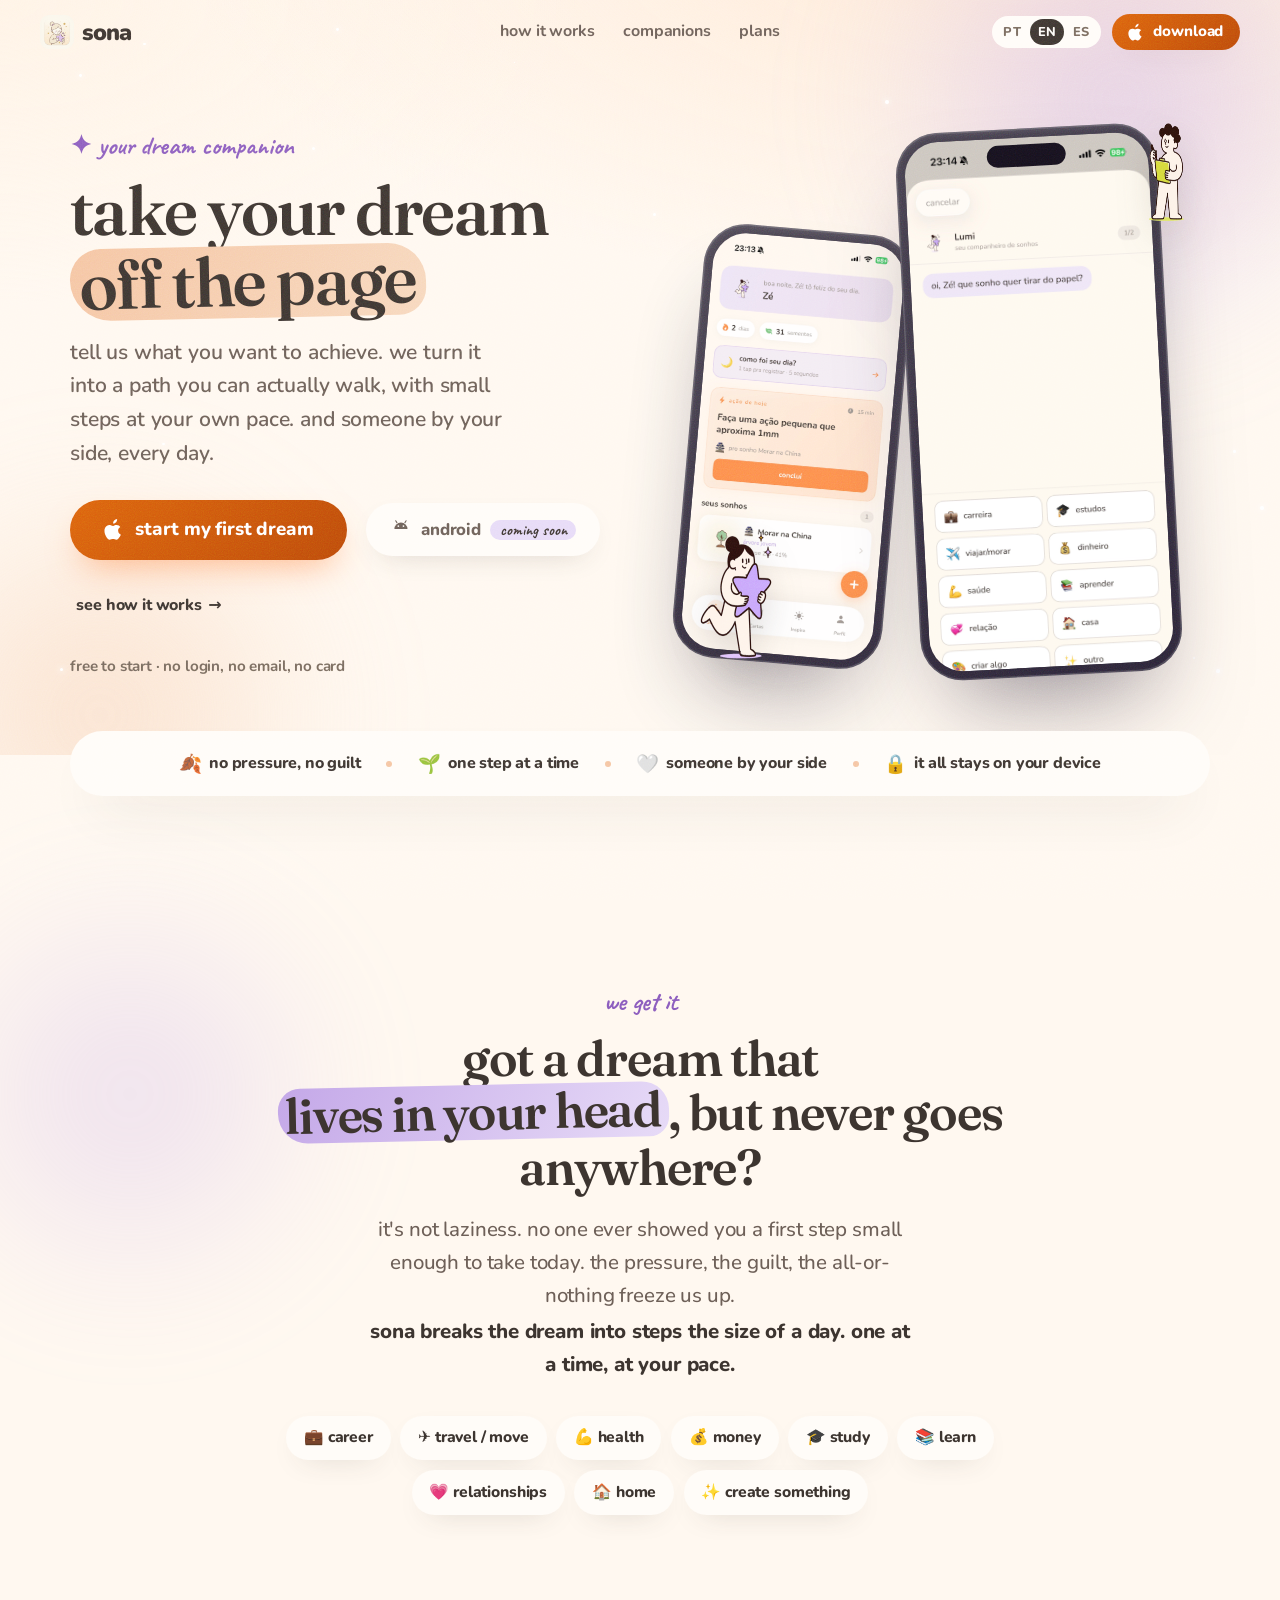
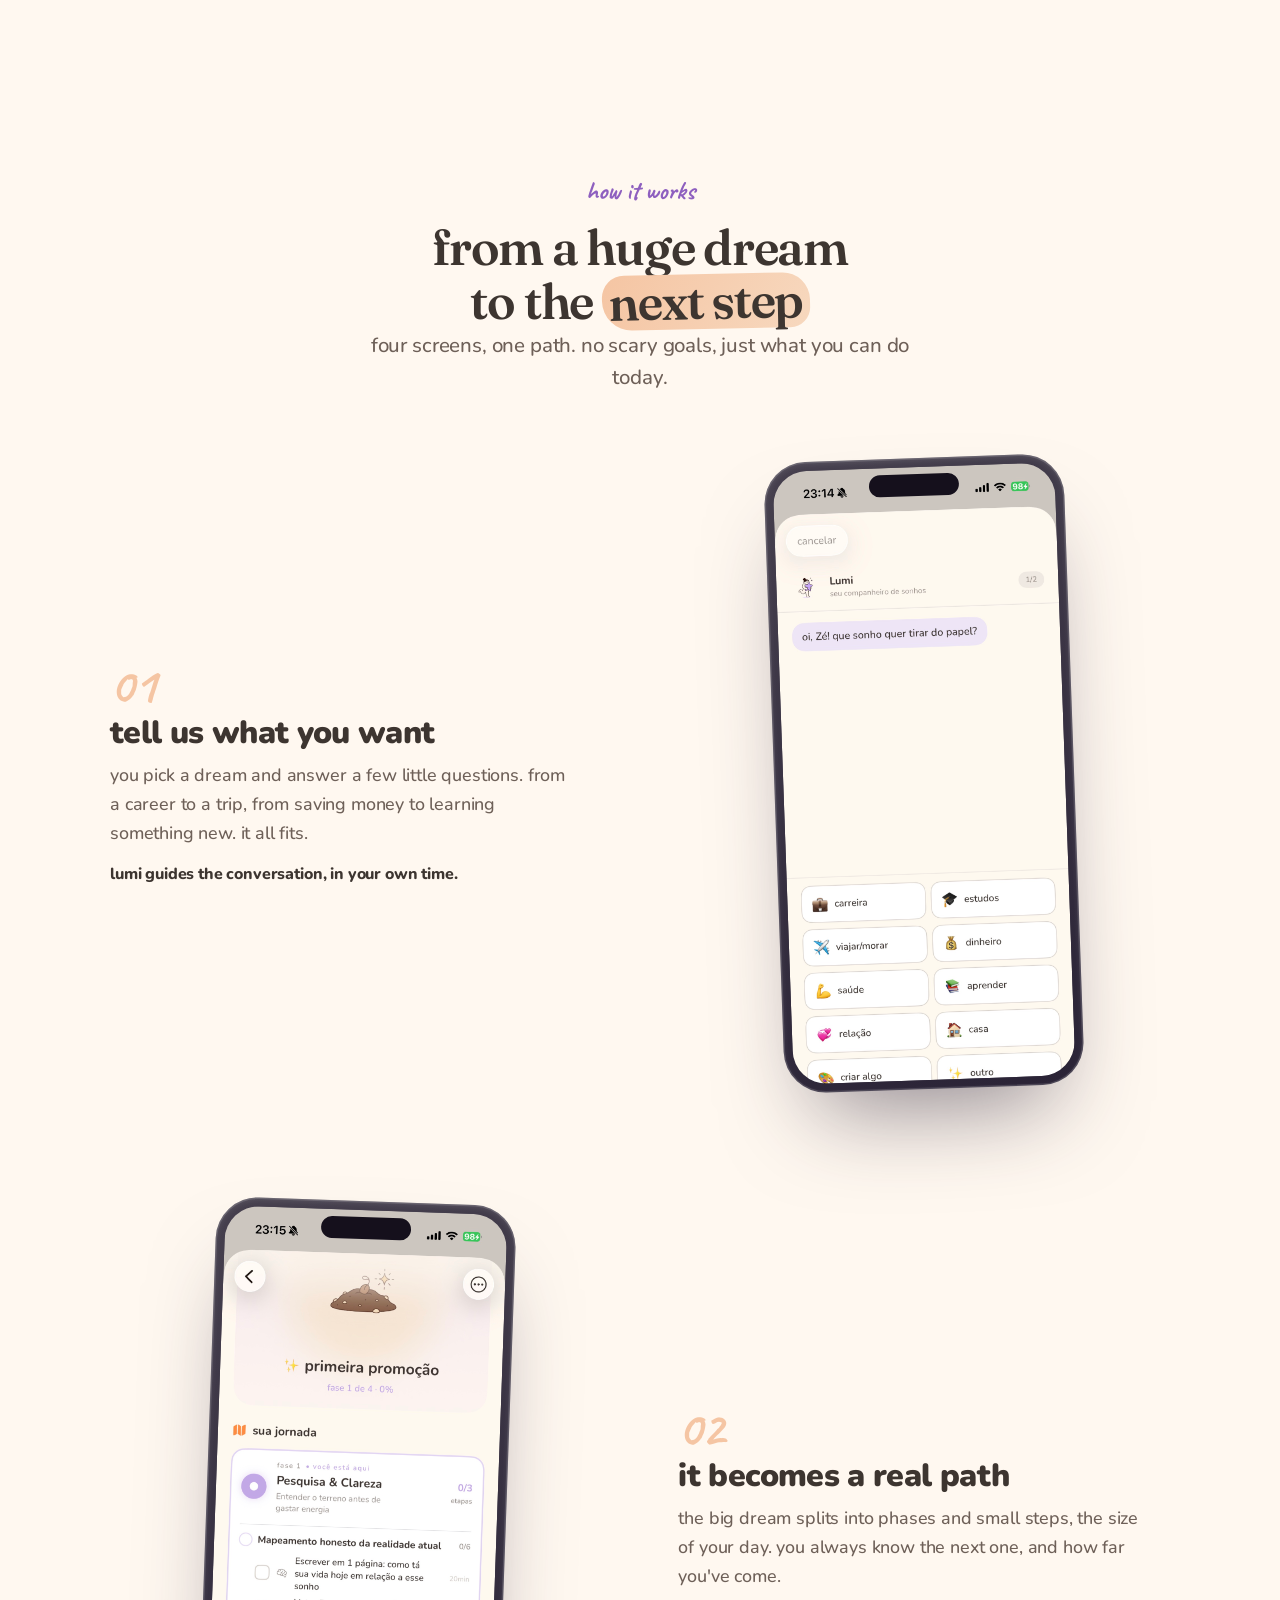
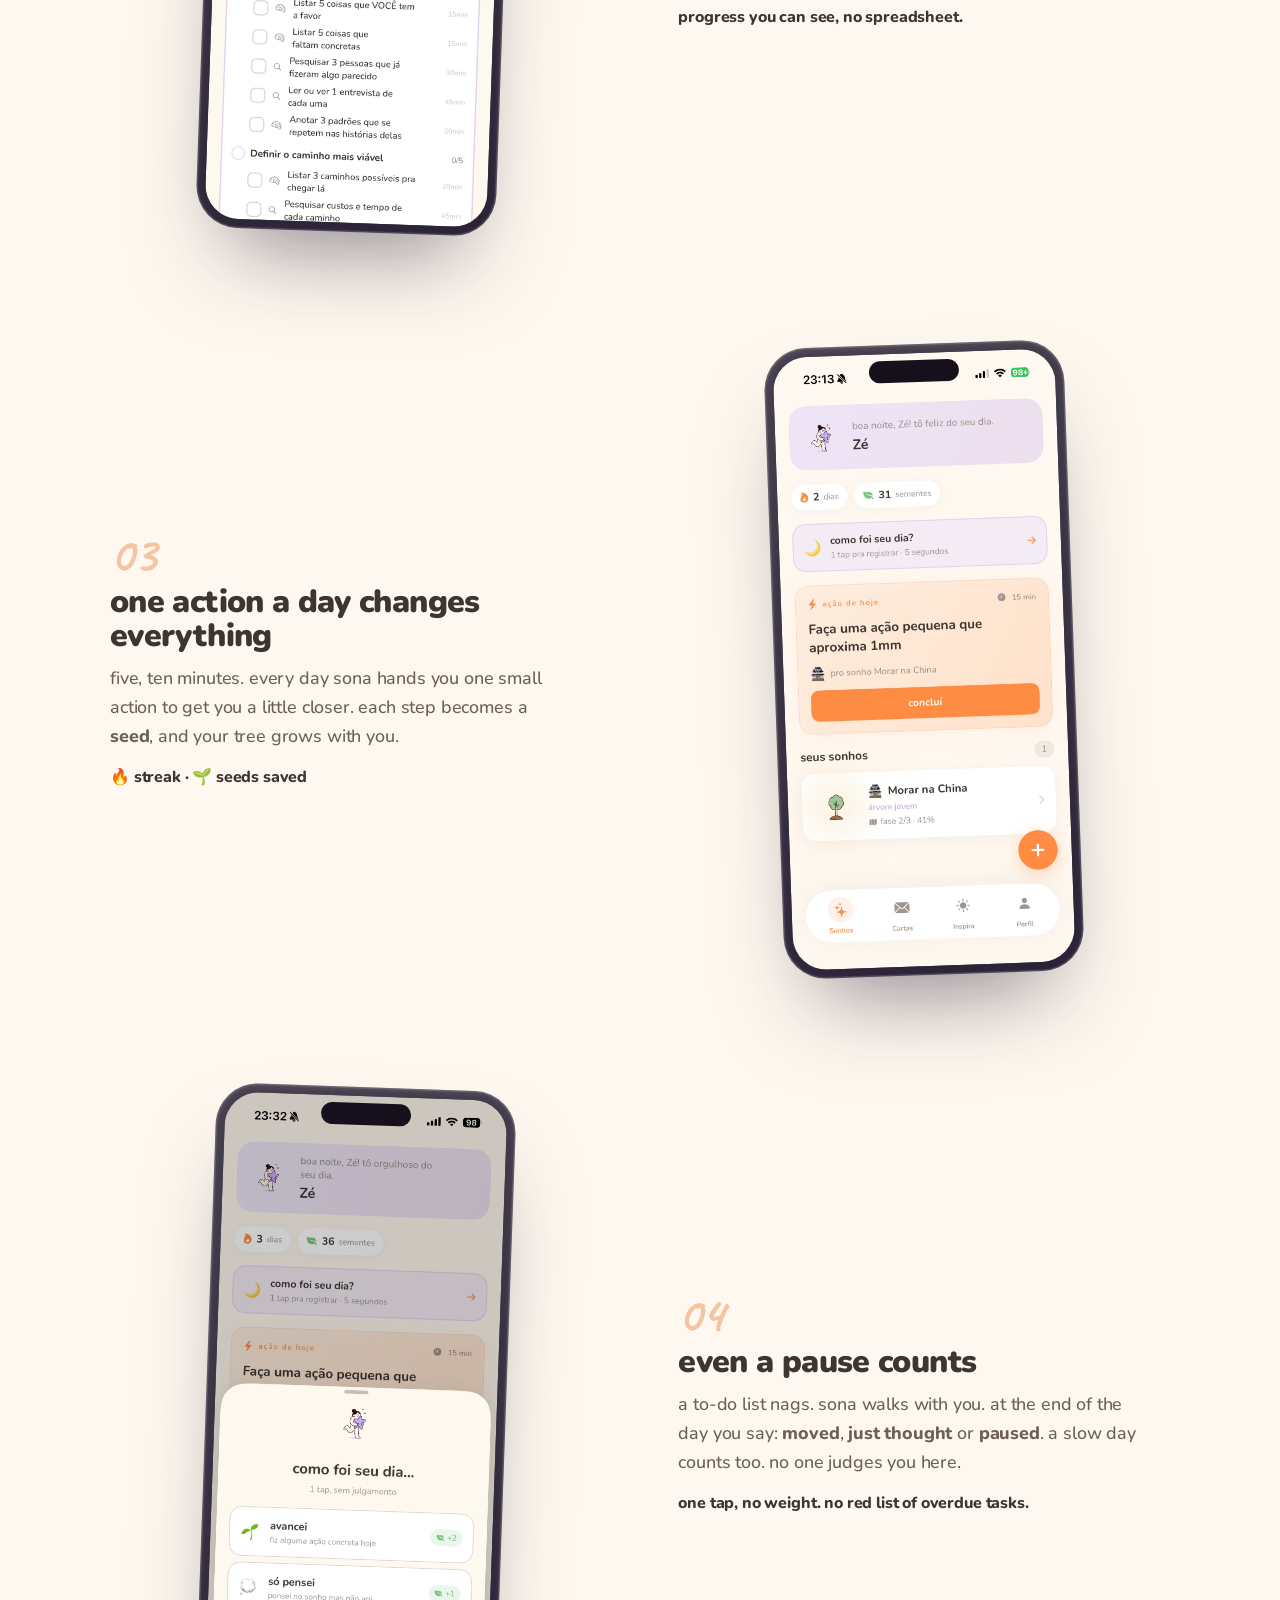
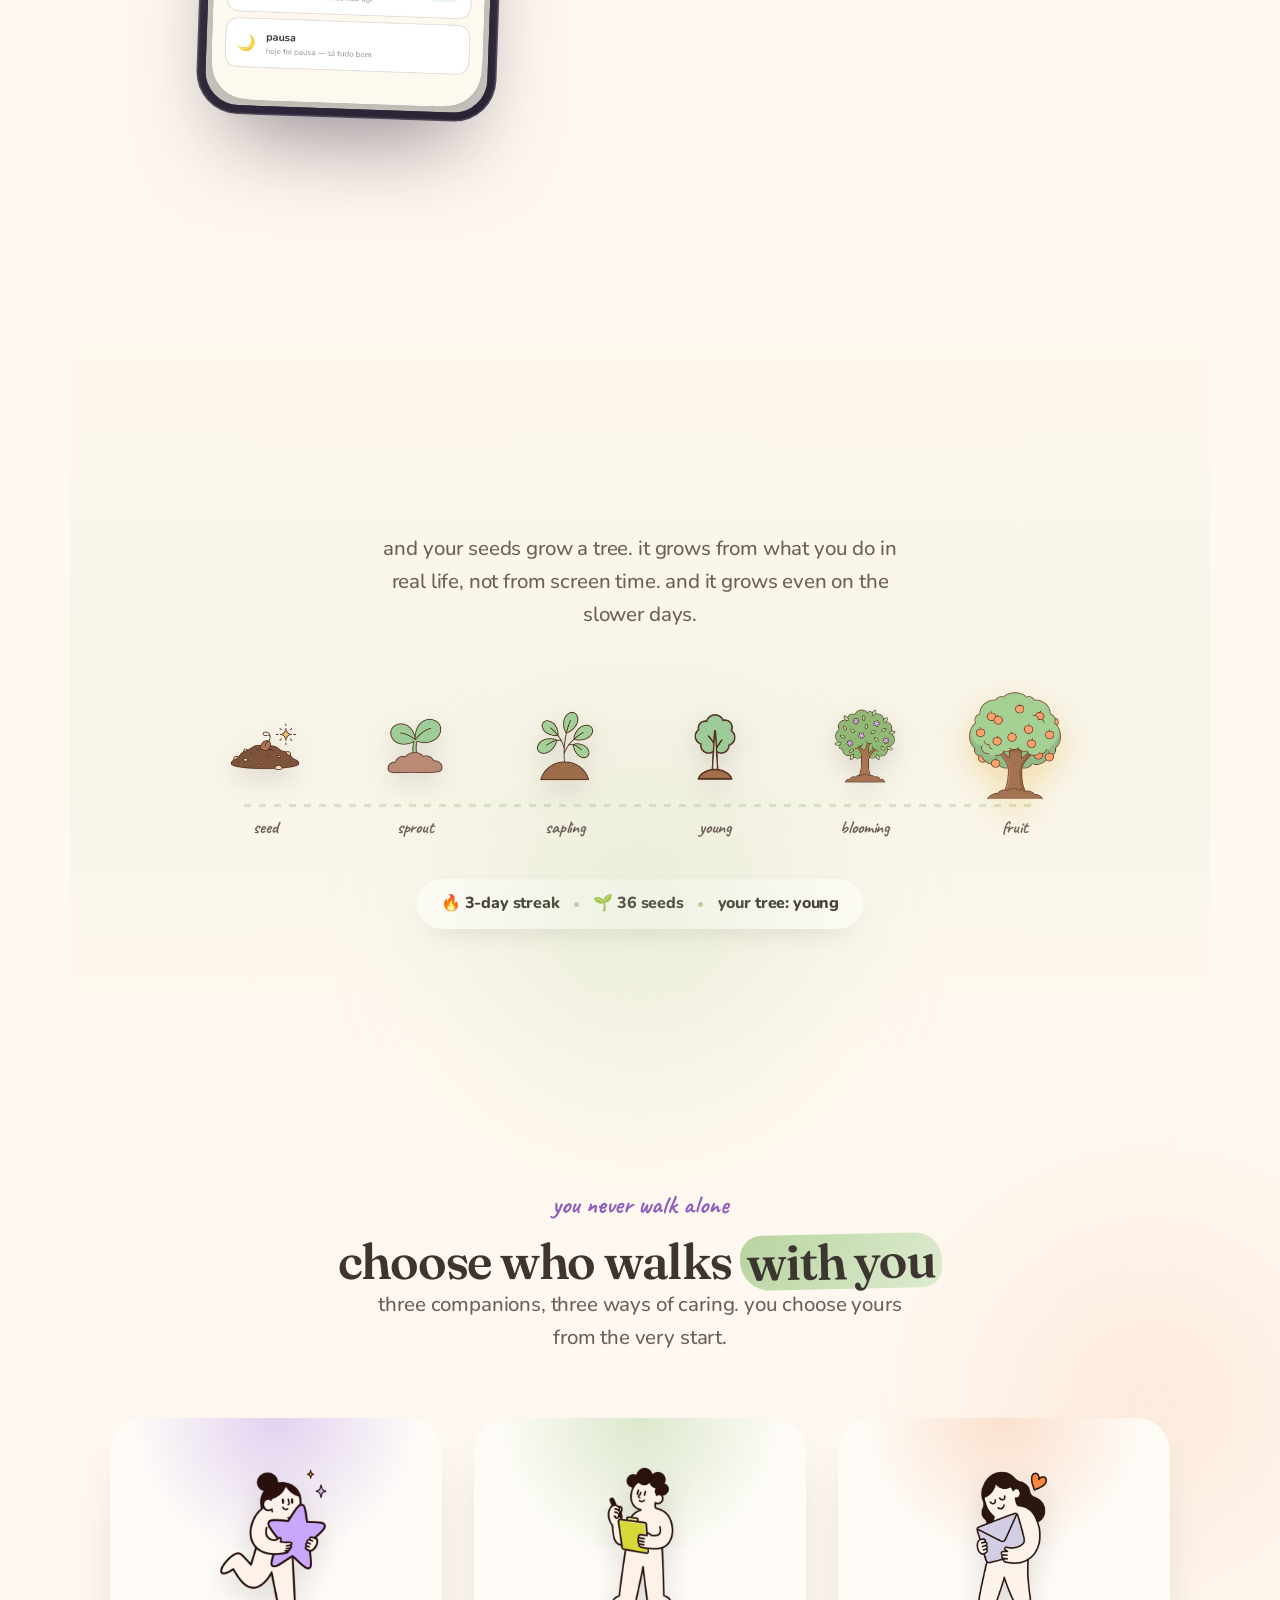
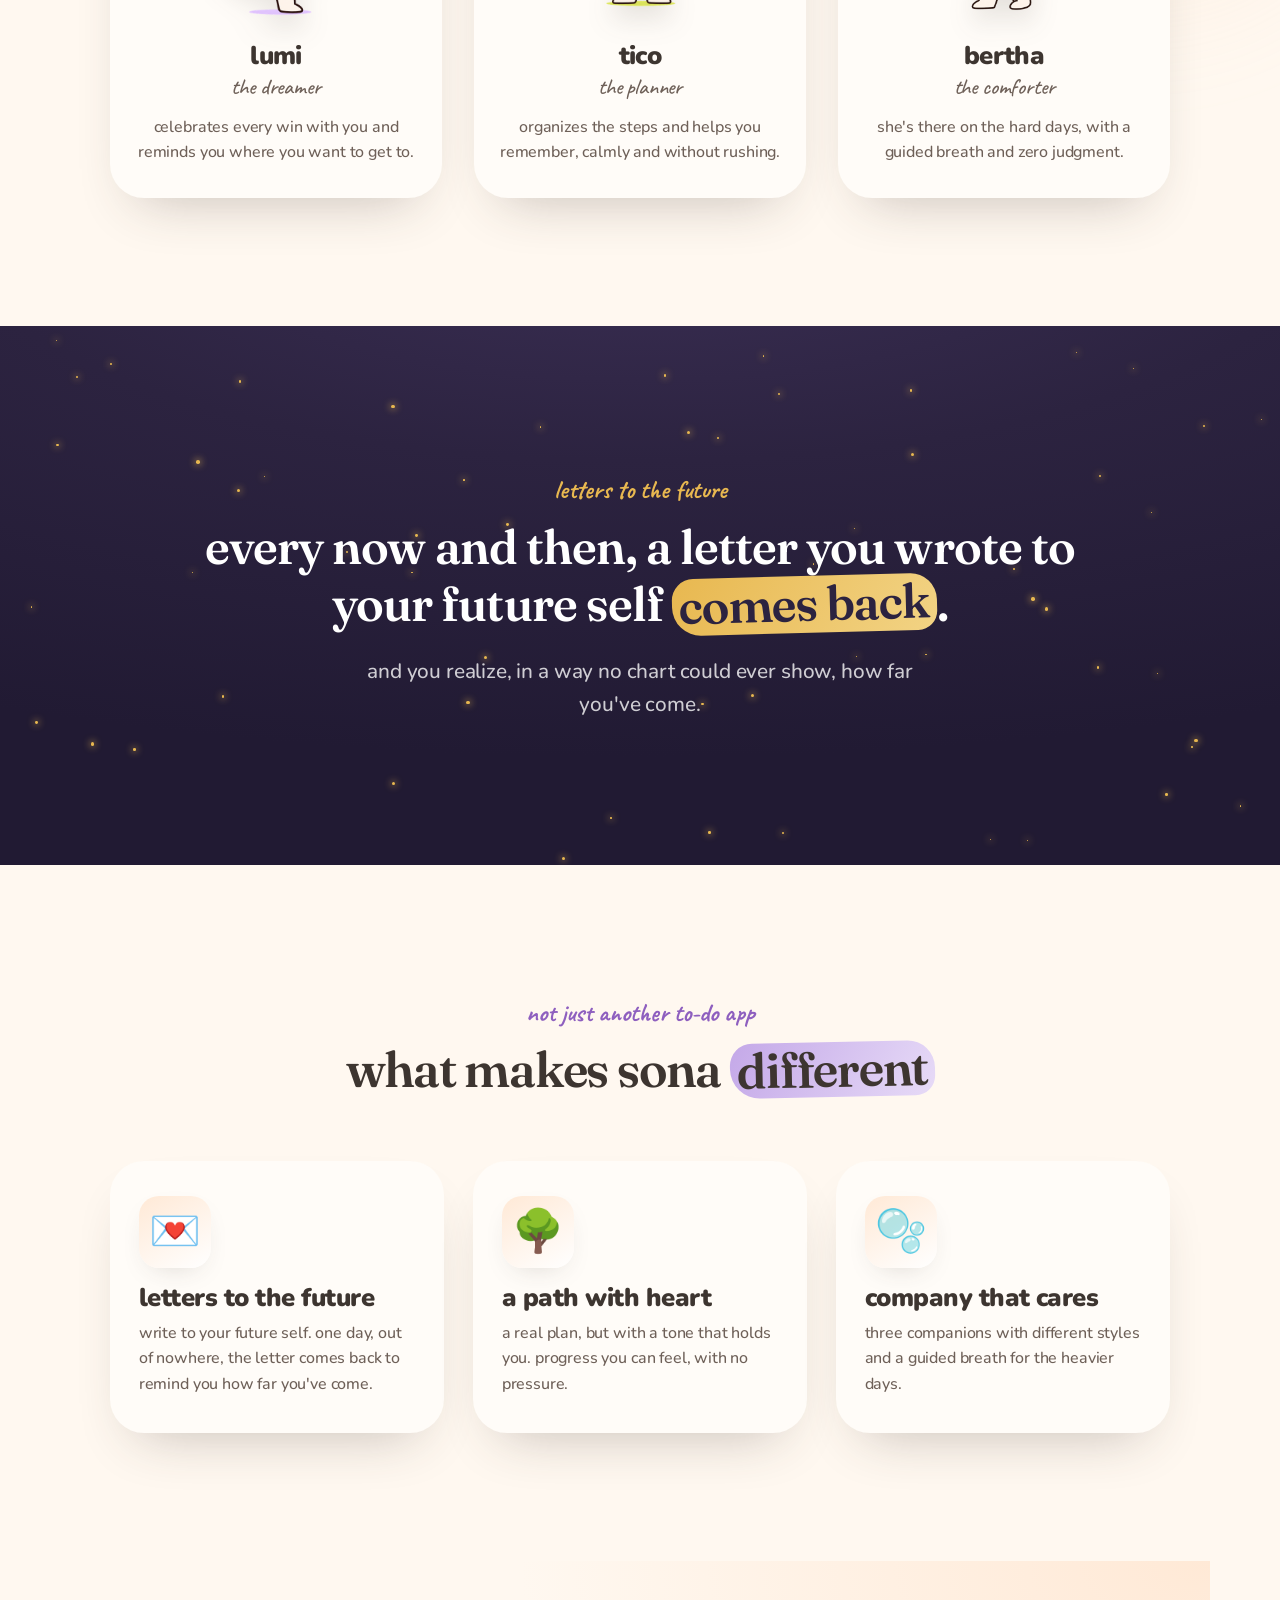
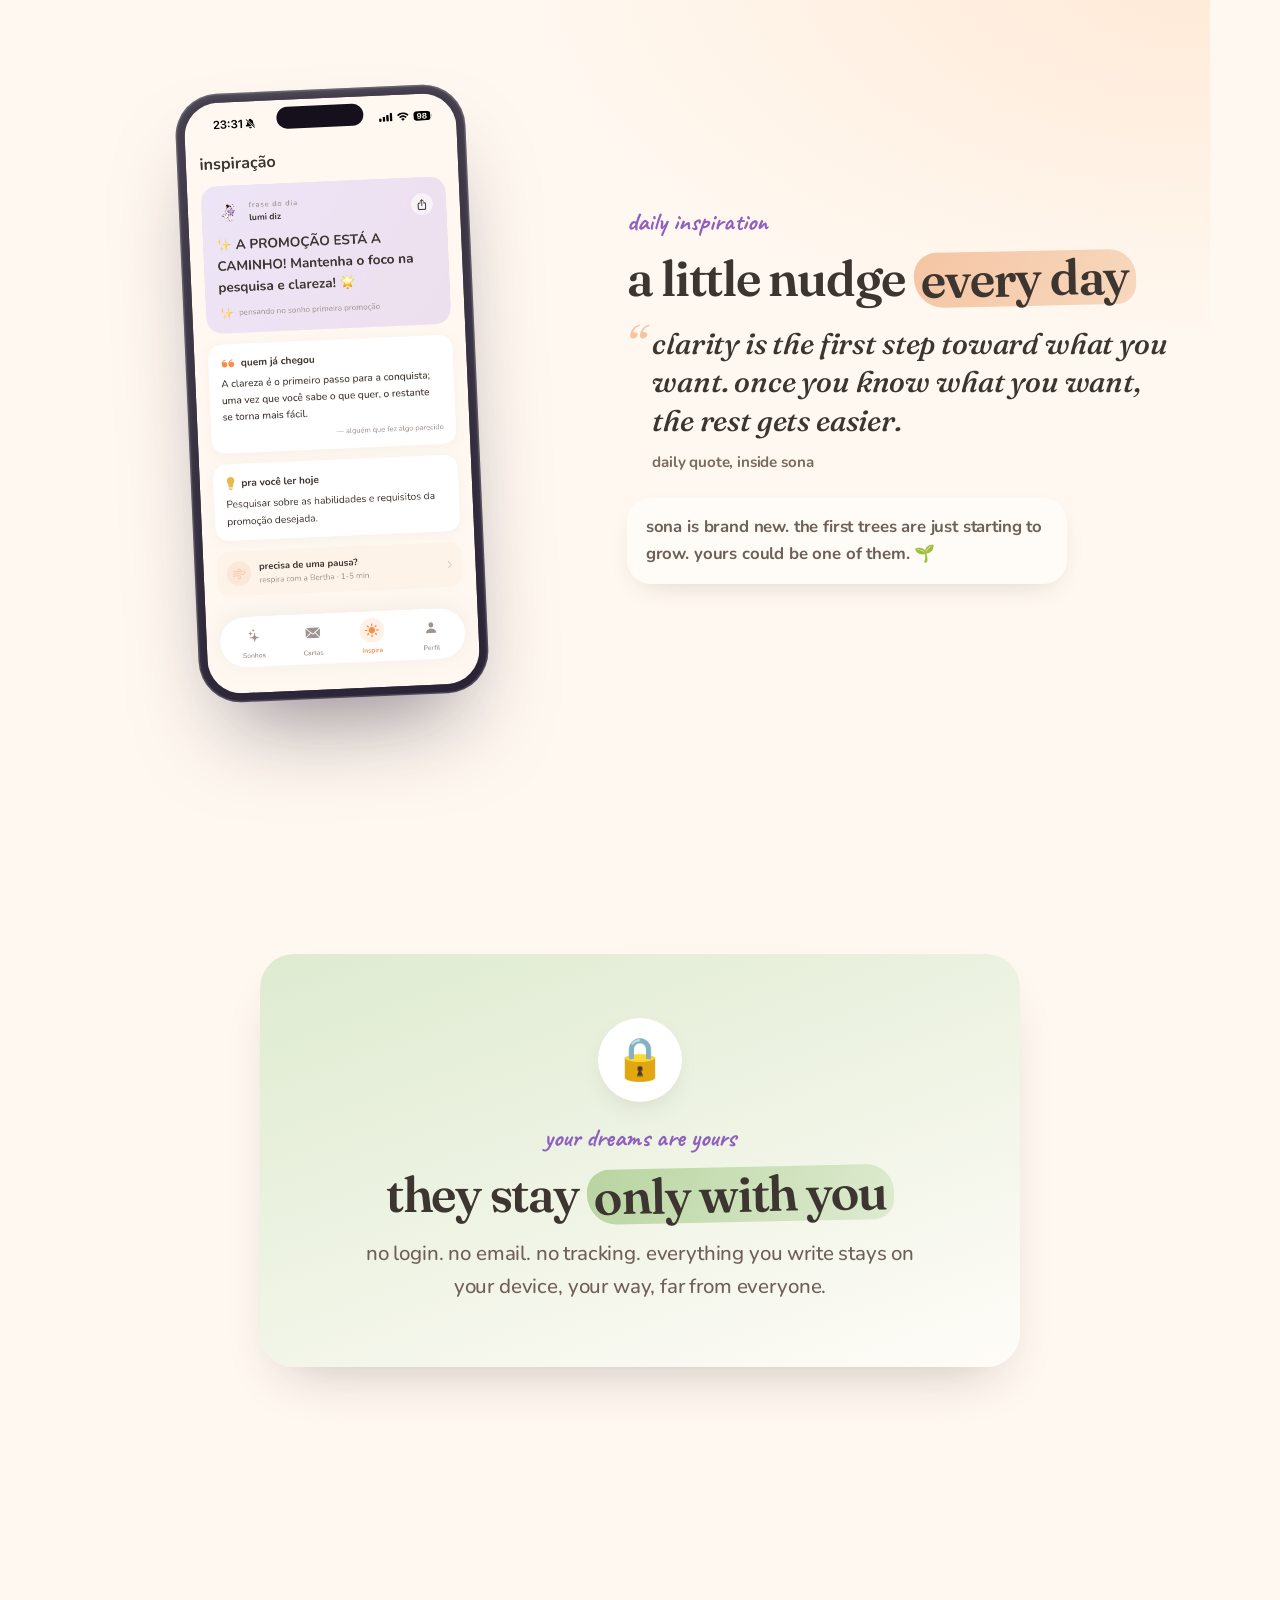
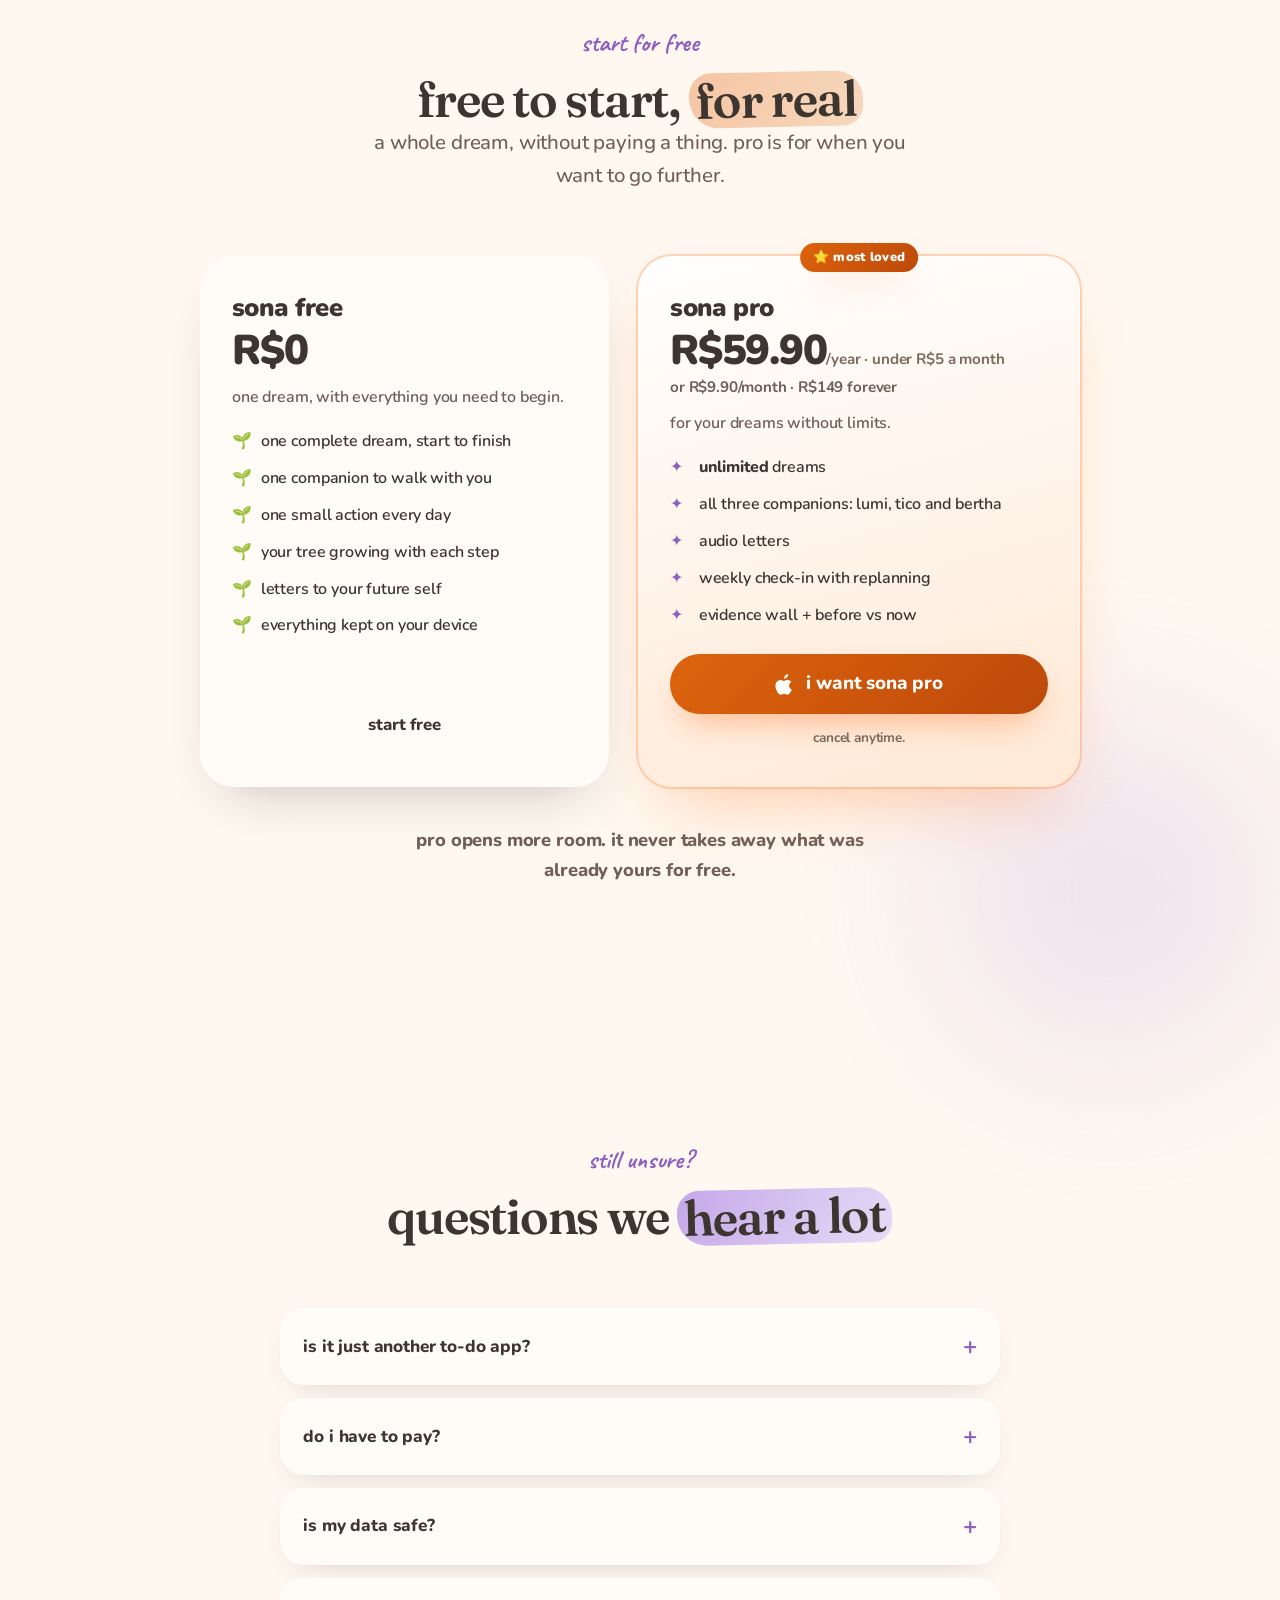
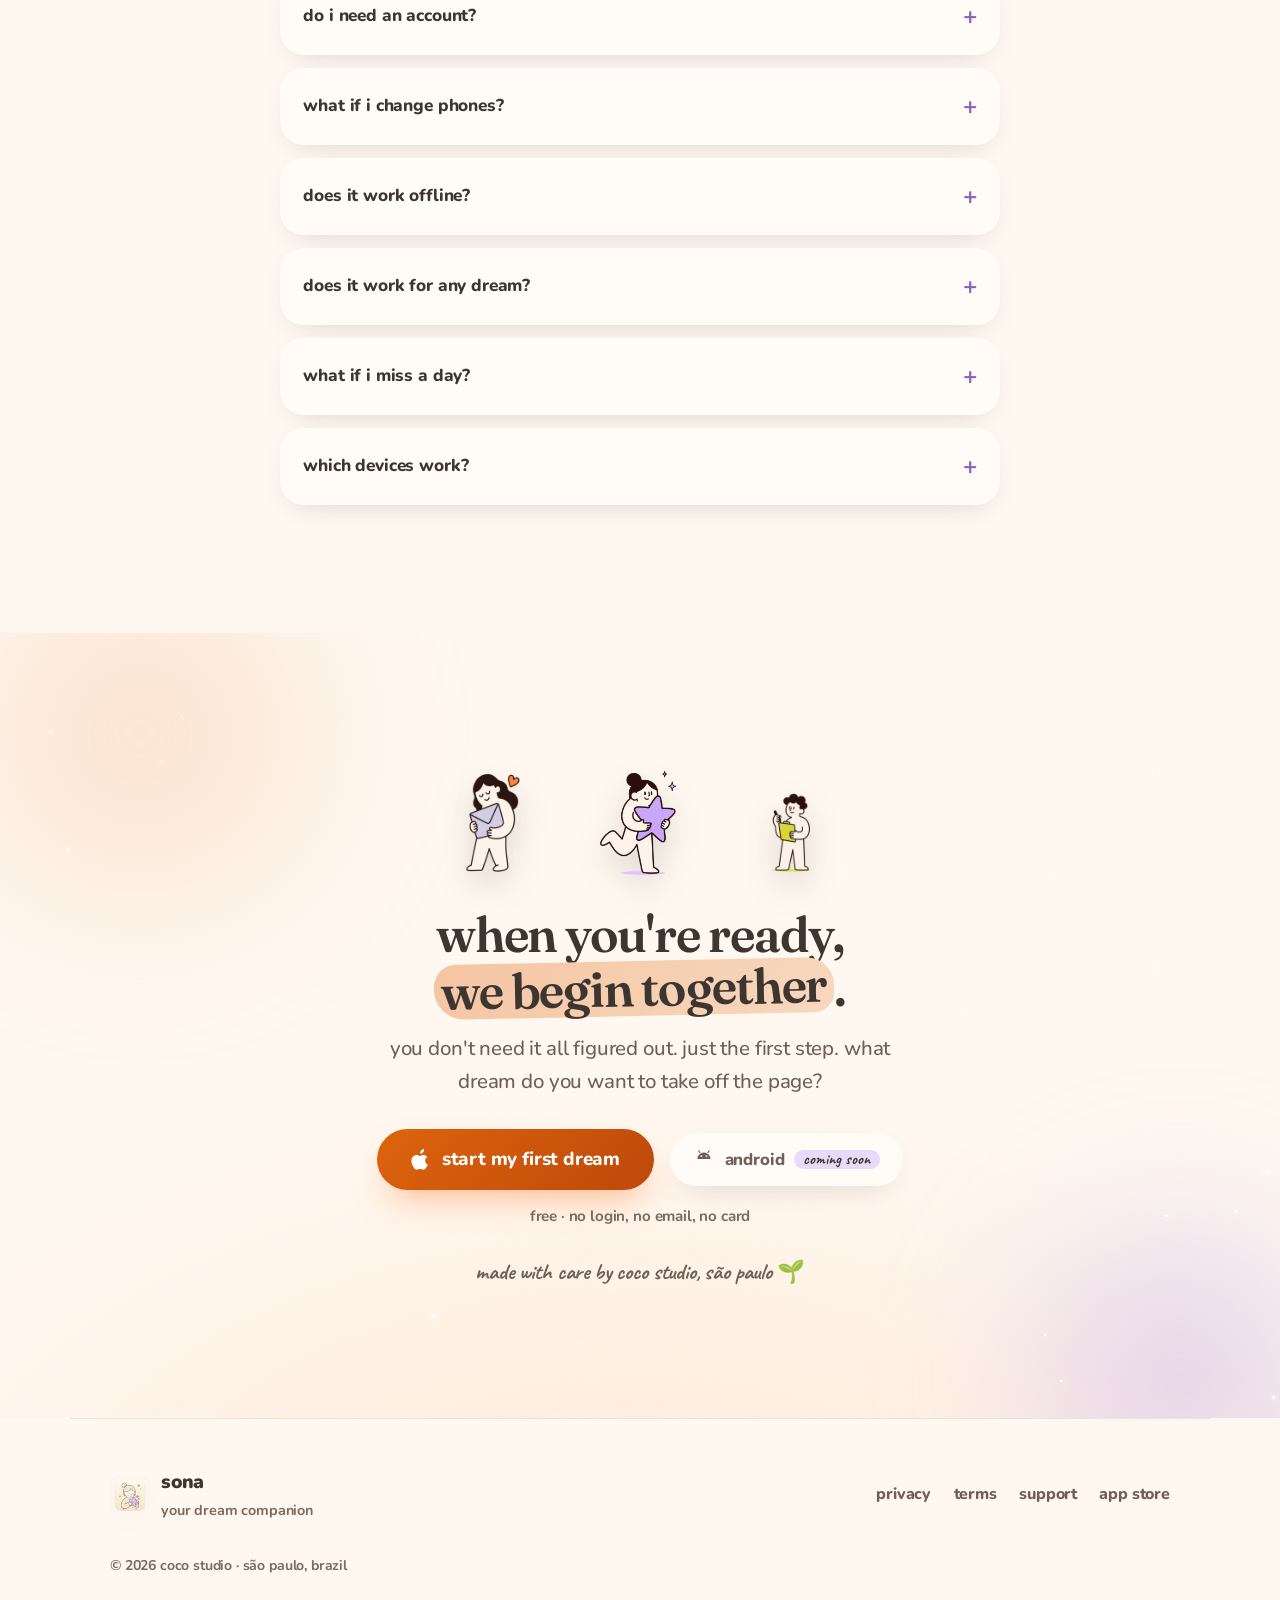
==== commit 61a06b23: "SEO/analytics + fix de wrapping no titulo do problema - GA4 (gtag) com funil: app_store_click (cta_l" ====
--- a/index.html
+++ b/index.html
@@ -7,6 +7,39 @@
 <meta name="description" content="conta o que você quer realizar e o sona transforma em um caminho possível, com passos pequenos pra dar no seu ritmo. com um companheiro do seu lado, todo dia. grátis pra começar." />
 <meta name="theme-color" content="#FFF8F0" />
 <link rel="canonical" href="https://sonadreams.com/" />
+<meta name="apple-itunes-app" content="app-id=6774424990" />
+
+<!-- Google Analytics 4 · Coco Studio (Sona) -->
+<script async src="https://www.googletagmanager.com/gtag/js?id=G-6F5FHSGNDQ"></script>
+<script>
+  window.dataLayer = window.dataLayer || [];
+  function gtag(){dataLayer.push(arguments);}
+  gtag('js', new Date());
+  gtag('config', 'G-6F5FHSGNDQ');
+
+  // funil Coco Studio: visita -> scroll -> clique na App Store
+  (function(){
+    var APP='sona';
+    document.addEventListener('click', function(e){
+      var a = e.target.closest ? e.target.closest('a[href*="apps.apple.com"]') : null;
+      if(!a) return;
+      var loc = a.getAttribute('data-goatcounter-click') || a.getAttribute('data-cta')
+              || (a.closest('section') && a.closest('section').id)
+              || (a.textContent||'').trim().slice(0,40) || 'sem-rotulo';
+      gtag('event','app_store_click',{app:APP, cta_location:loc, link_url:a.href});
+    }, true);
+    var marks=[25,50,75,90], hit={};
+    function onScroll(){
+      var d=document.documentElement, b=document.body||{};
+      var st=d.scrollTop||b.scrollTop||0;
+      var sh=(d.scrollHeight||b.scrollHeight||0)-d.clientHeight;
+      var p= sh>0 ? Math.round(st/sh*100) : 0;
+      for(var i=0;i<marks.length;i++){var m=marks[i]; if(p>=m && !hit[m]){hit[m]=1; gtag('event','scroll_depth',{app:APP, percent_scrolled:m});}}
+      if(hit[90]) window.removeEventListener('scroll', onScroll);
+    }
+    window.addEventListener('scroll', onScroll, {passive:true});
+  })();
+</script>
 
 <!-- Open Graph -->
 <meta property="og:type" content="website" />
@@ -31,6 +64,43 @@
 <noscript><link rel="stylesheet" href="https://fonts.googleapis.com/css2?family=Fraunces:ital,opsz,wght@0,9..144,400..900;1,9..144,500..700&family=Nunito:ital,wght@0,400;0,500;0,600;0,700;0,800;0,900;1,700&family=Caveat:wght@500;600;700&display=swap" /></noscript>
 
 <link rel="stylesheet" href="styles.css" />
+
+<script type="application/ld+json">
+{
+  "@context": "https://schema.org",
+  "@type": "SoftwareApplication",
+  "name": "Sona: Sonhos e Metas",
+  "alternateName": "Sona",
+  "operatingSystem": "iOS",
+  "applicationCategory": "LifestyleApplication",
+  "inLanguage": "pt-BR",
+  "description": "Conta o que você quer realizar e o Sona transforma em um caminho possível, com passos pequenos no seu ritmo e um companheiro do seu lado, todo dia. Grátis pra começar.",
+  "offers": { "@type": "Offer", "price": "0", "priceCurrency": "BRL" },
+  "author": { "@type": "Organization", "name": "Coco Studio", "url": "https://sonadreams.com/" },
+  "publisher": { "@type": "Organization", "name": "Coco Studio" },
+  "screenshot": "https://sonadreams.com/assets/screens/01_chat.jpg",
+  "downloadUrl": "https://apps.apple.com/app/id6774424990",
+  "url": "https://apps.apple.com/app/id6774424990"
+}
+</script>
+
+<script type="application/ld+json">
+{
+  "@context": "https://schema.org",
+  "@type": "FAQPage",
+  "mainEntity": [
+    { "@type": "Question", "name": "É só mais um app de tarefas?", "acceptedAnswer": { "@type": "Answer", "text": "Não. O Sona junta planejamento de verdade, um companheiro que te acompanha e cartas pro seu futuro. É menos checklist, mais caminhada." } },
+    { "@type": "Question", "name": "Preciso pagar?", "acceptedAnswer": { "@type": "Answer", "text": "Não. Dá pra cuidar de um sonho inteiro de graça, com tudo que precisa pra começar. O Pro é só pra quem quer ir além." } },
+    { "@type": "Question", "name": "Meus dados estão seguros?", "acceptedAnswer": { "@type": "Answer", "text": "Totalmente. Seus sonhos ficam guardados só no seu aparelho. A gente não vê nem rastreia. Sem login, sem e-mail." } },
+    { "@type": "Question", "name": "Preciso criar conta?", "acceptedAnswer": { "@type": "Answer", "text": "Não. Sem login, sem e-mail. Você abre o app e já começa." } },
+    { "@type": "Question", "name": "E se eu trocar de celular?", "acceptedAnswer": { "@type": "Answer", "text": "Como tudo fica no seu aparelho, seus sonhos acompanham o backup do seu iPhone (iCloud ou no computador) quando você muda de aparelho." } },
+    { "@type": "Question", "name": "Funciona offline?", "acceptedAnswer": { "@type": "Answer", "text": "Funciona. O Sona é seu, no seu celular, sem depender de internet." } },
+    { "@type": "Question", "name": "Funciona pra qualquer sonho?", "acceptedAnswer": { "@type": "Answer", "text": "Carreira, viagem, saúde, dinheiro, estudos, relações, criar algo... se cabe num sonho, cabe aqui." } },
+    { "@type": "Question", "name": "E se eu falhar um dia?", "acceptedAnswer": { "@type": "Answer", "text": "Não existe falhar. Dia de pausa também conta como caminho. O Sona nunca vai te cobrar." } },
+    { "@type": "Question", "name": "Em que aparelho funciona?", "acceptedAnswer": { "@type": "Answer", "text": "iPhone com iOS 17 ou mais recente. Android tá nos planos." } }
+  ]
+}
+</script>
 </head>
 <body>
 <a class="skip" href="#top" data-i18n="skip">pular para o conteúdo</a>
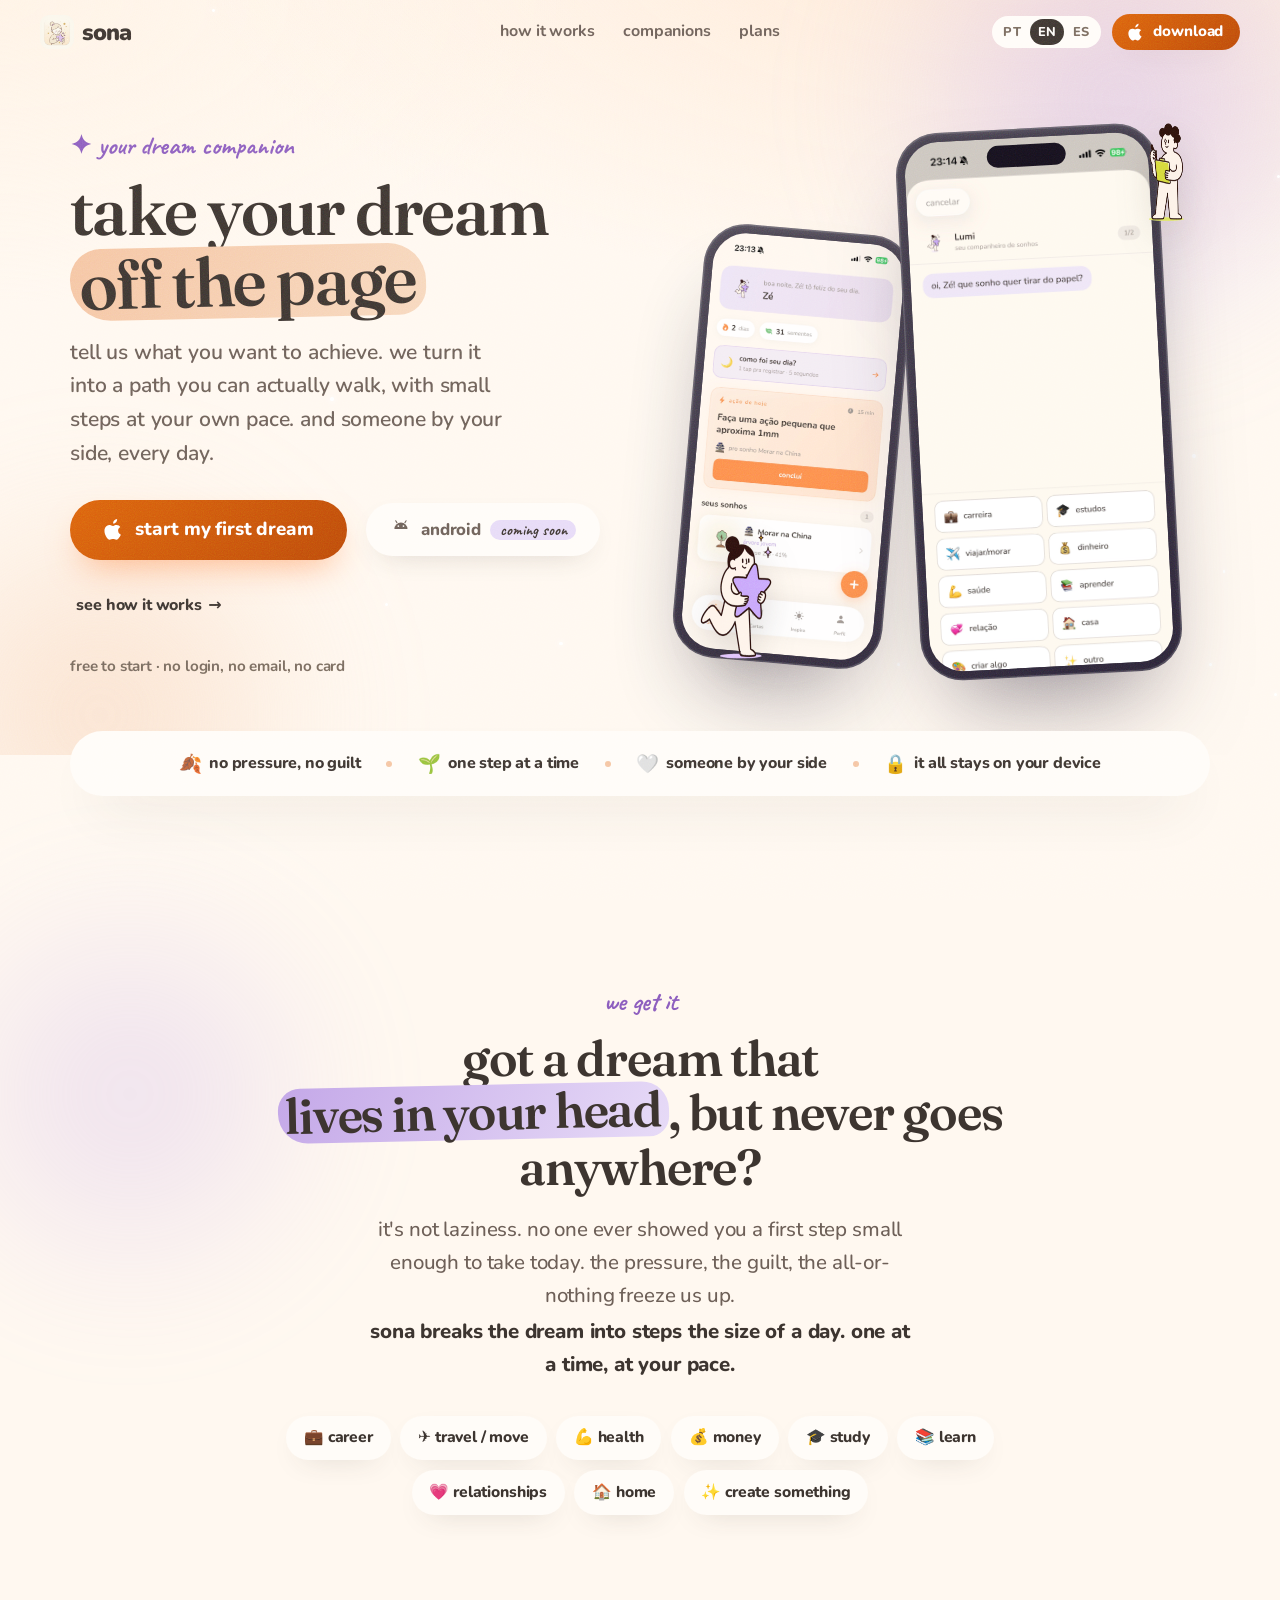
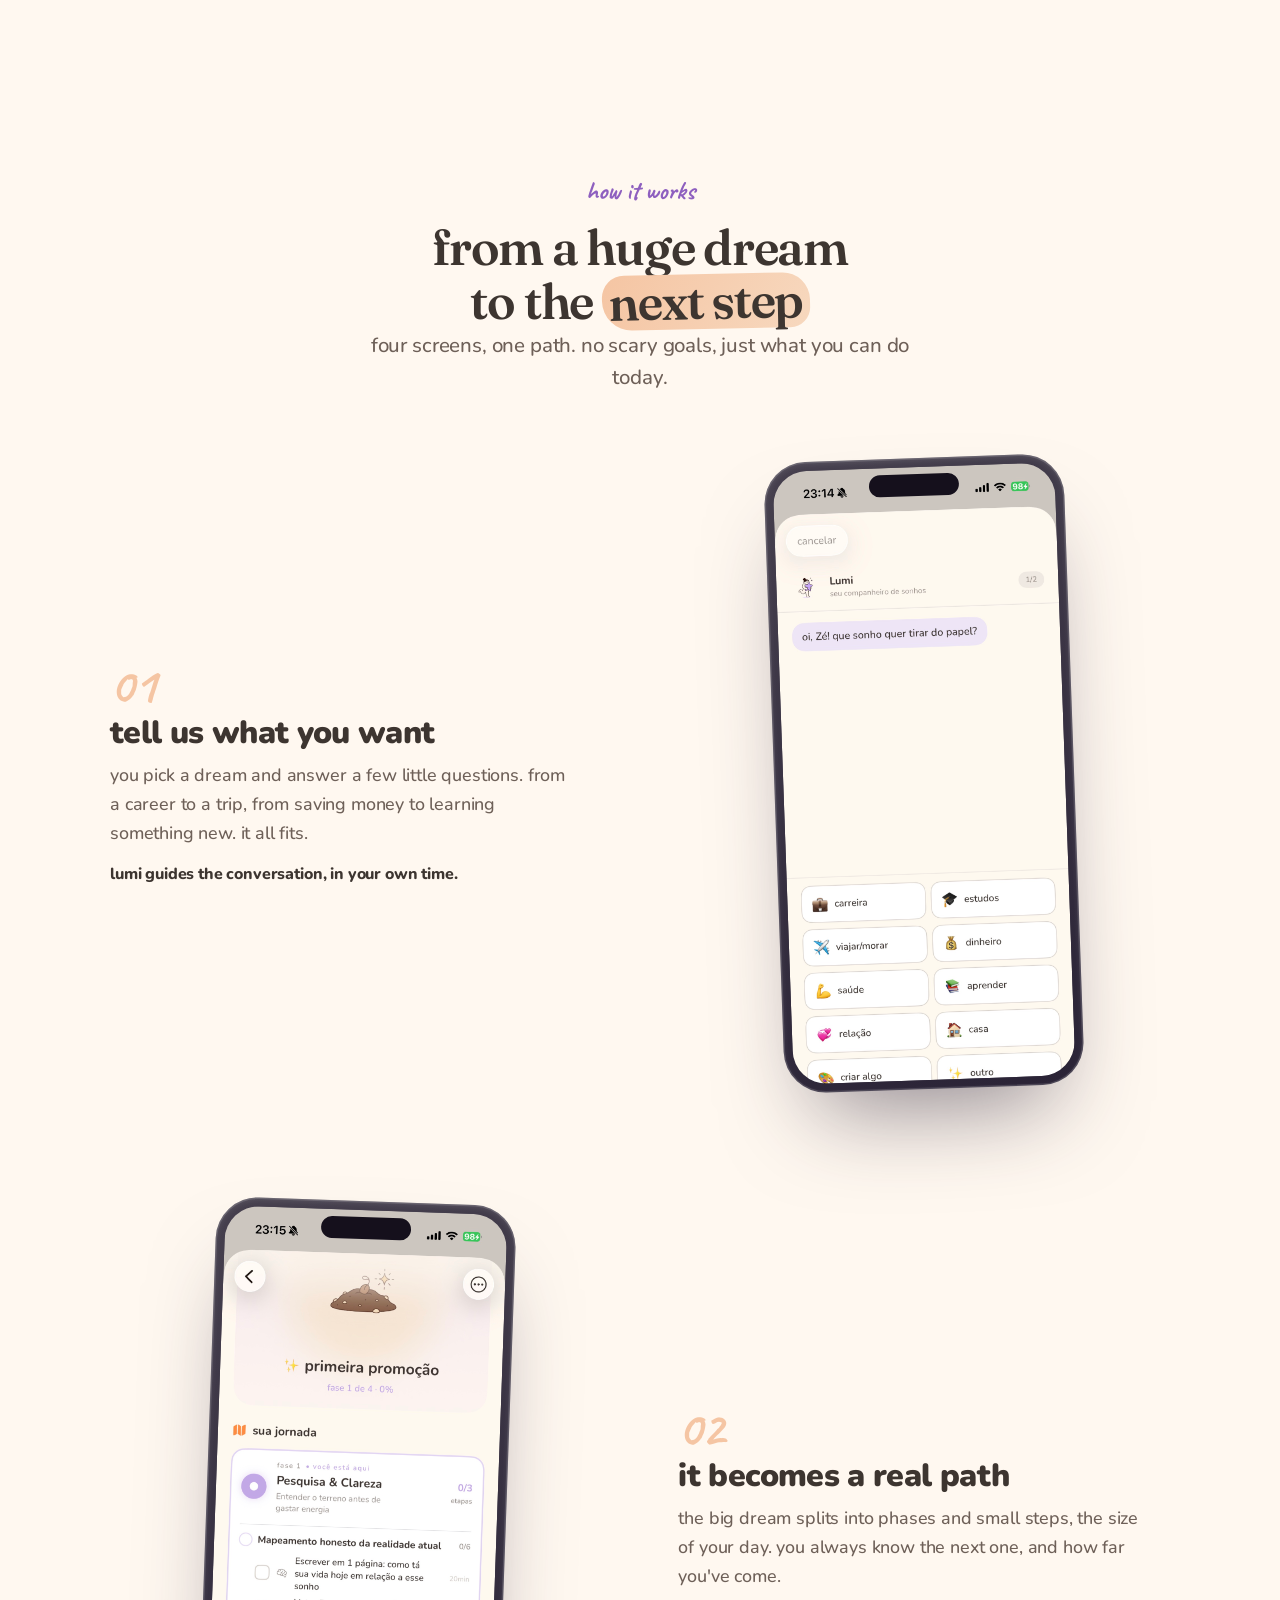
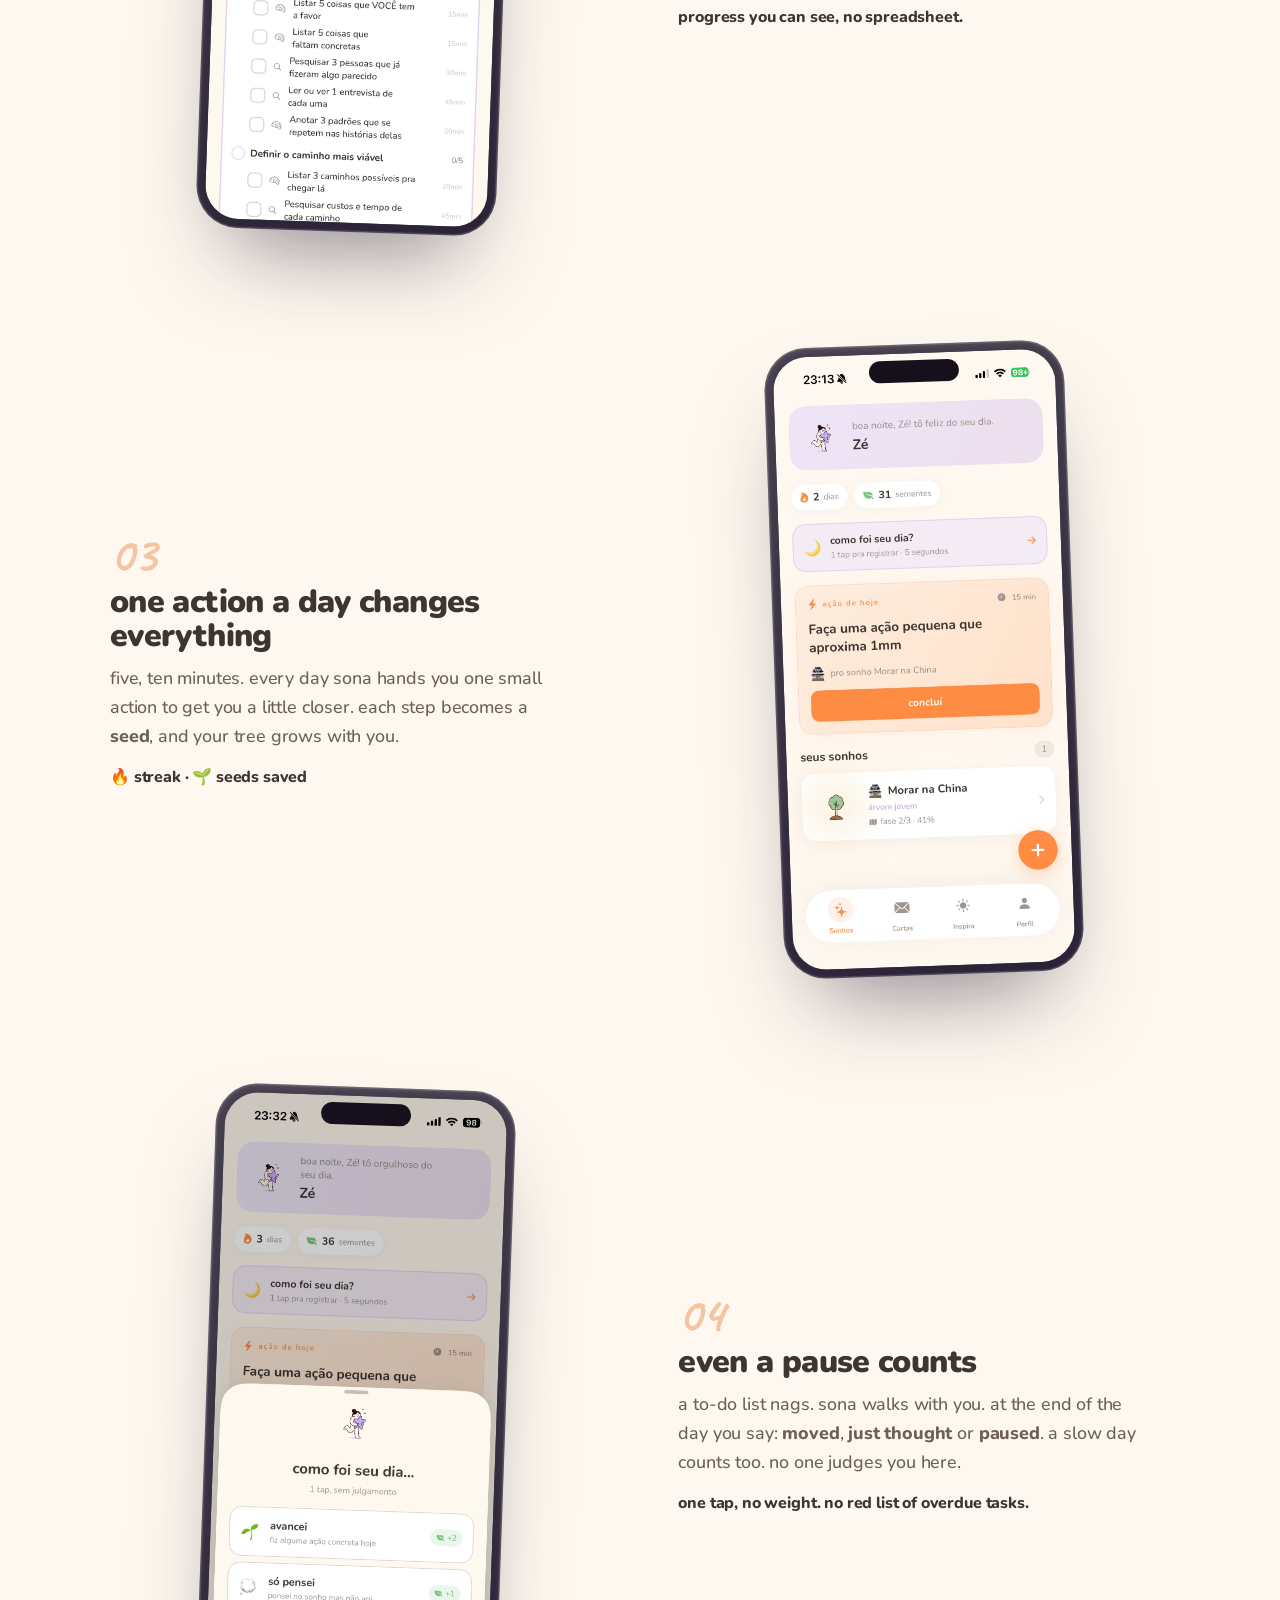
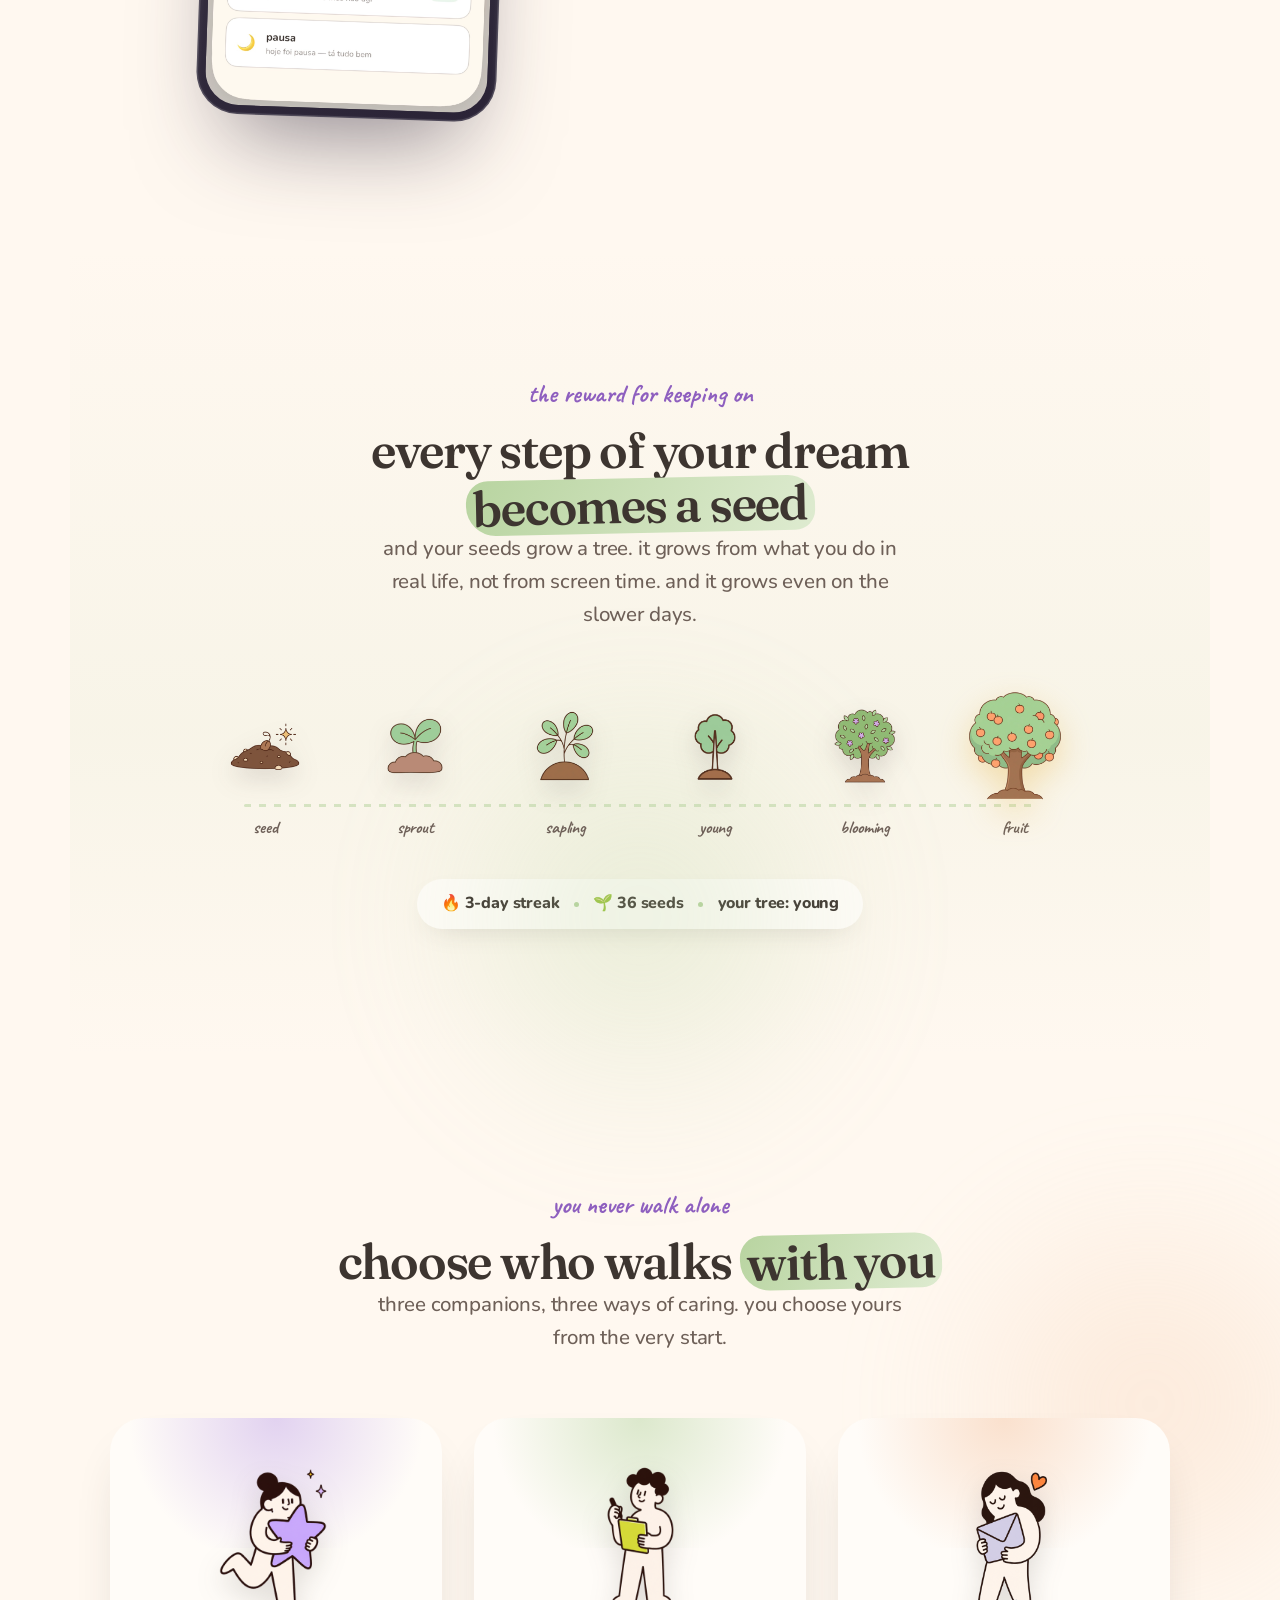
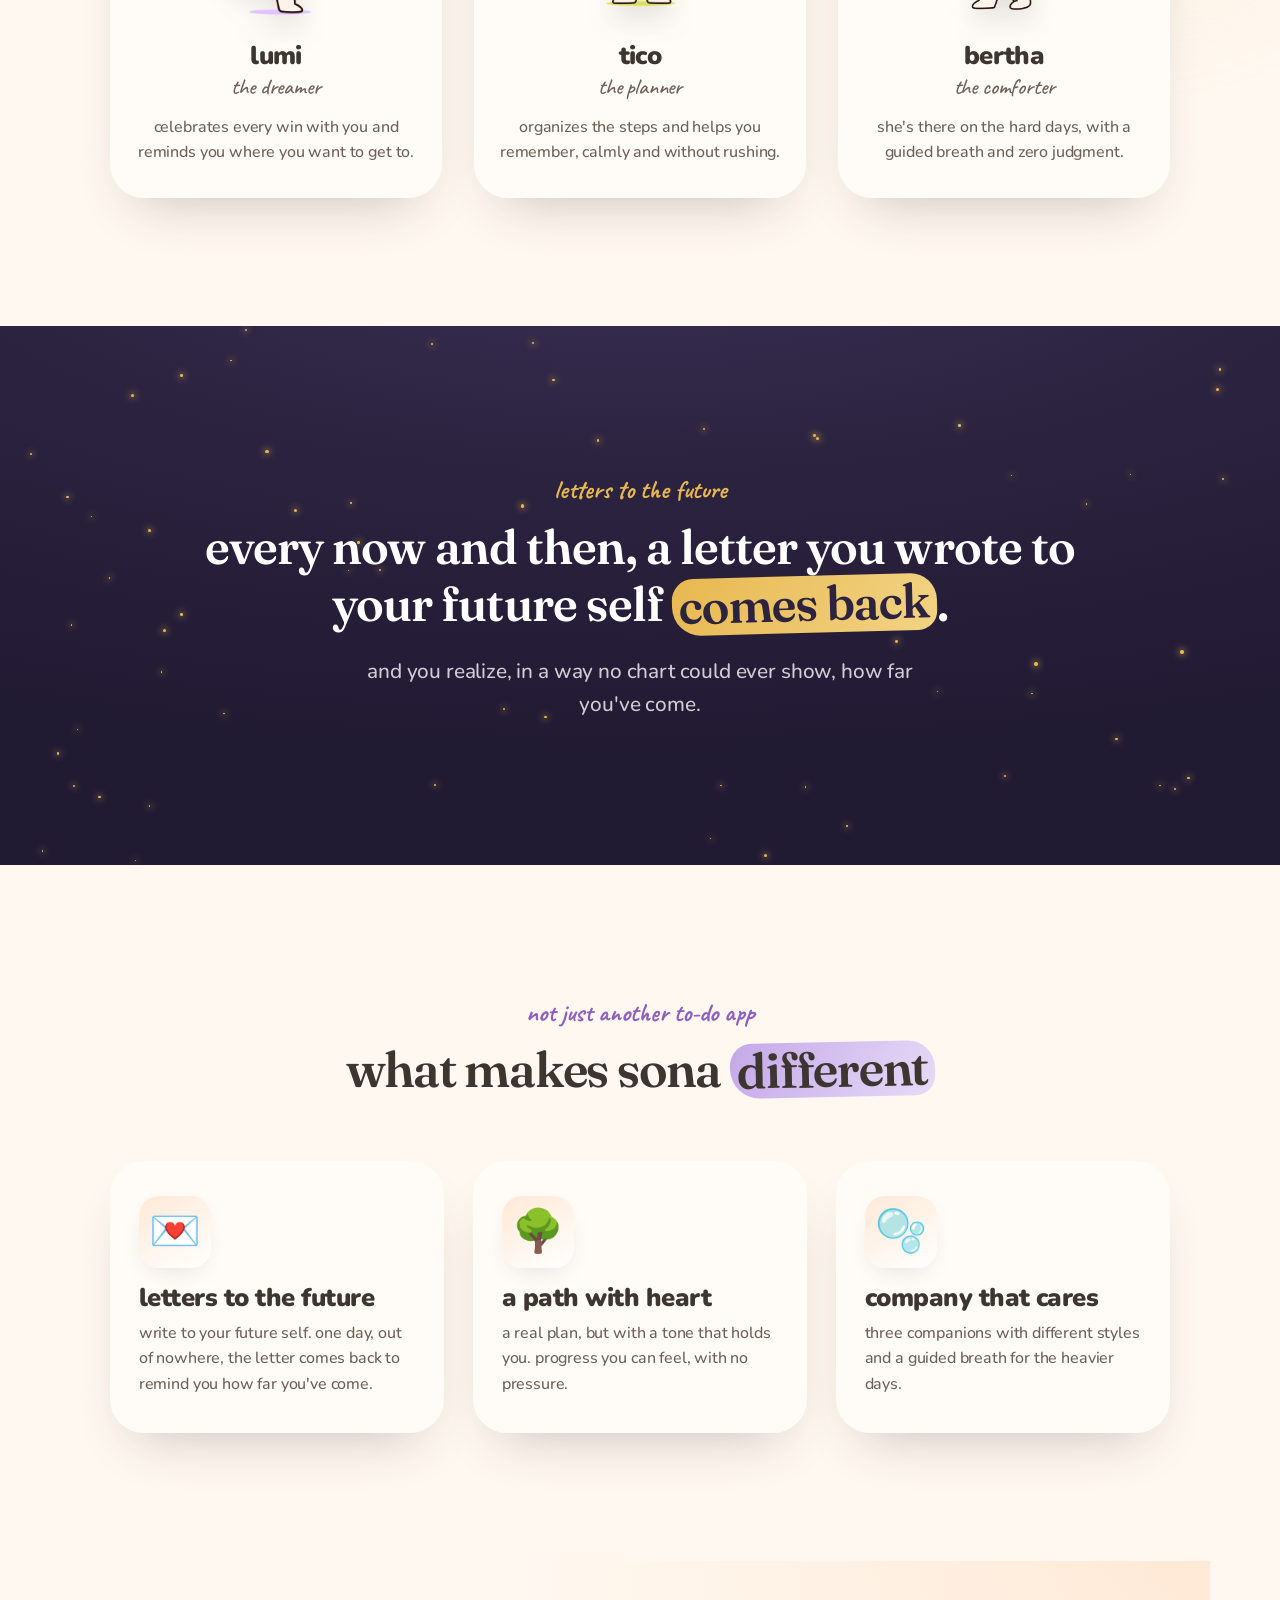
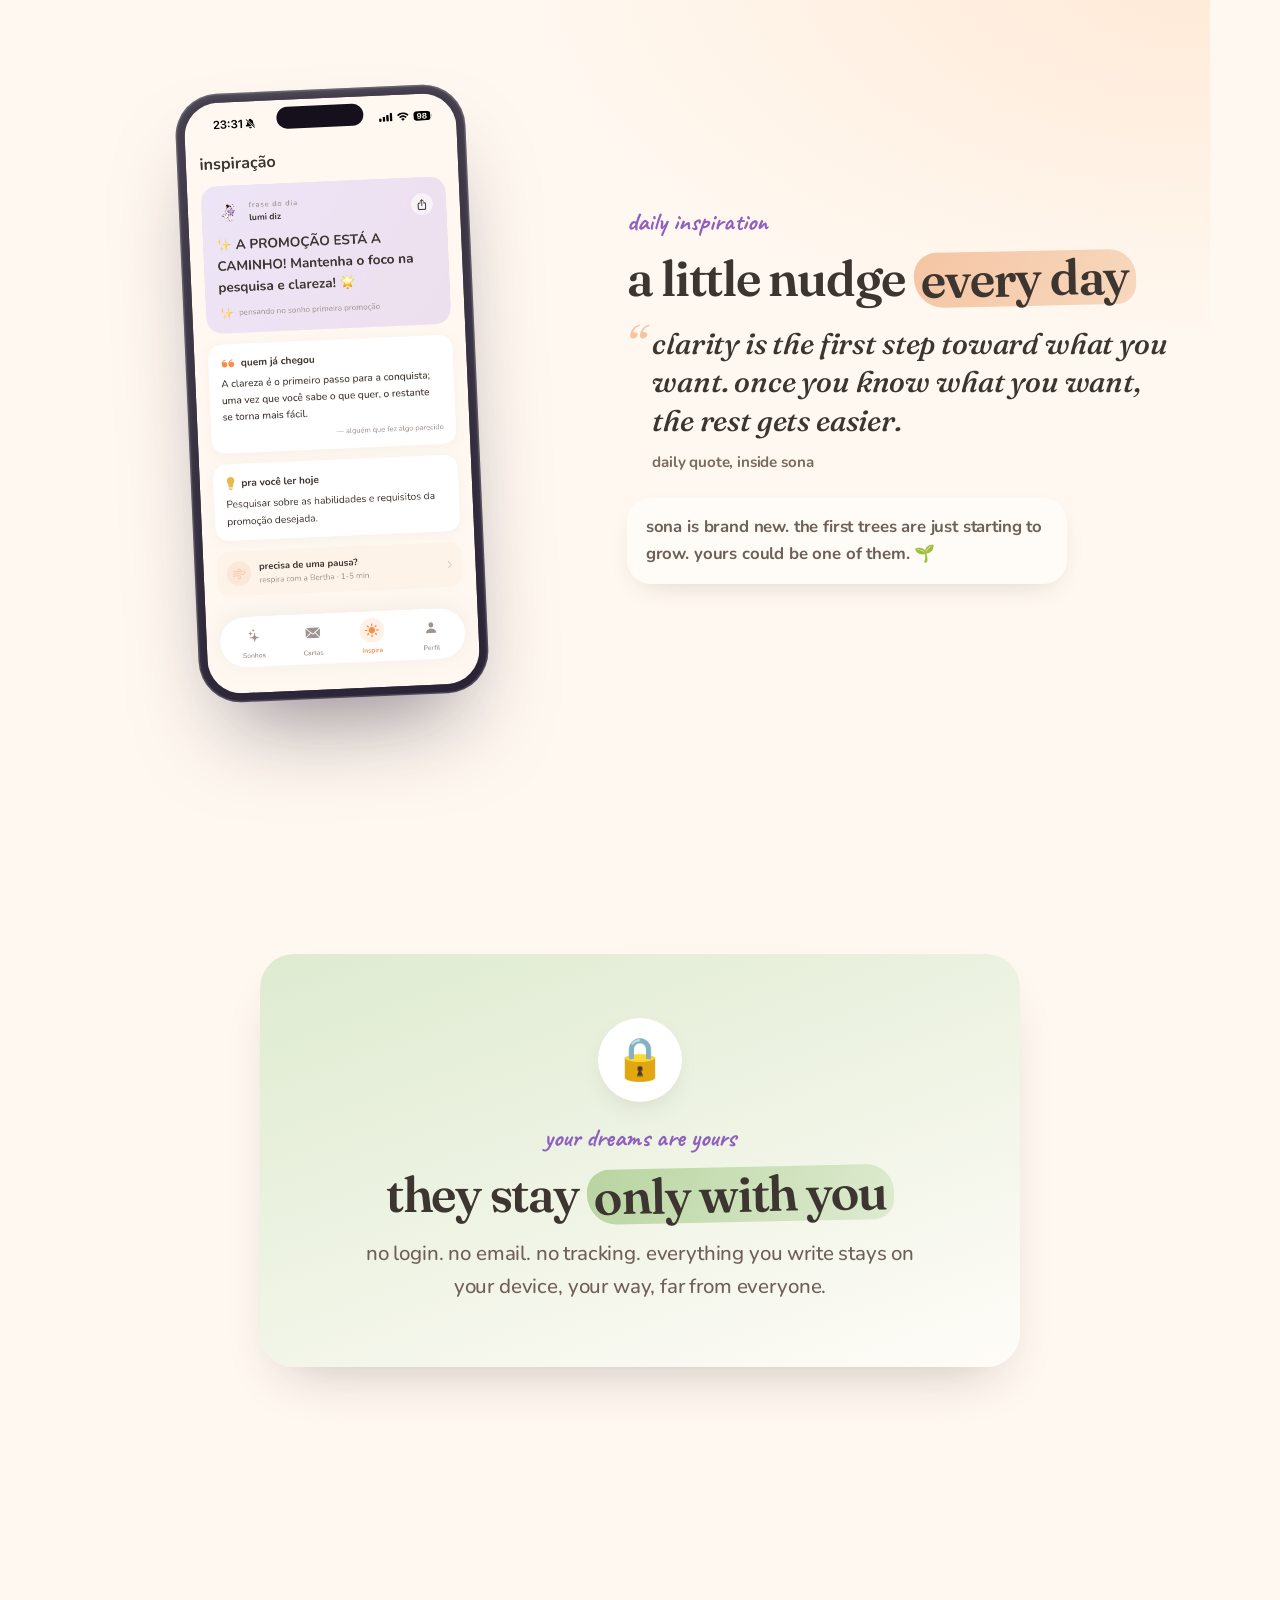
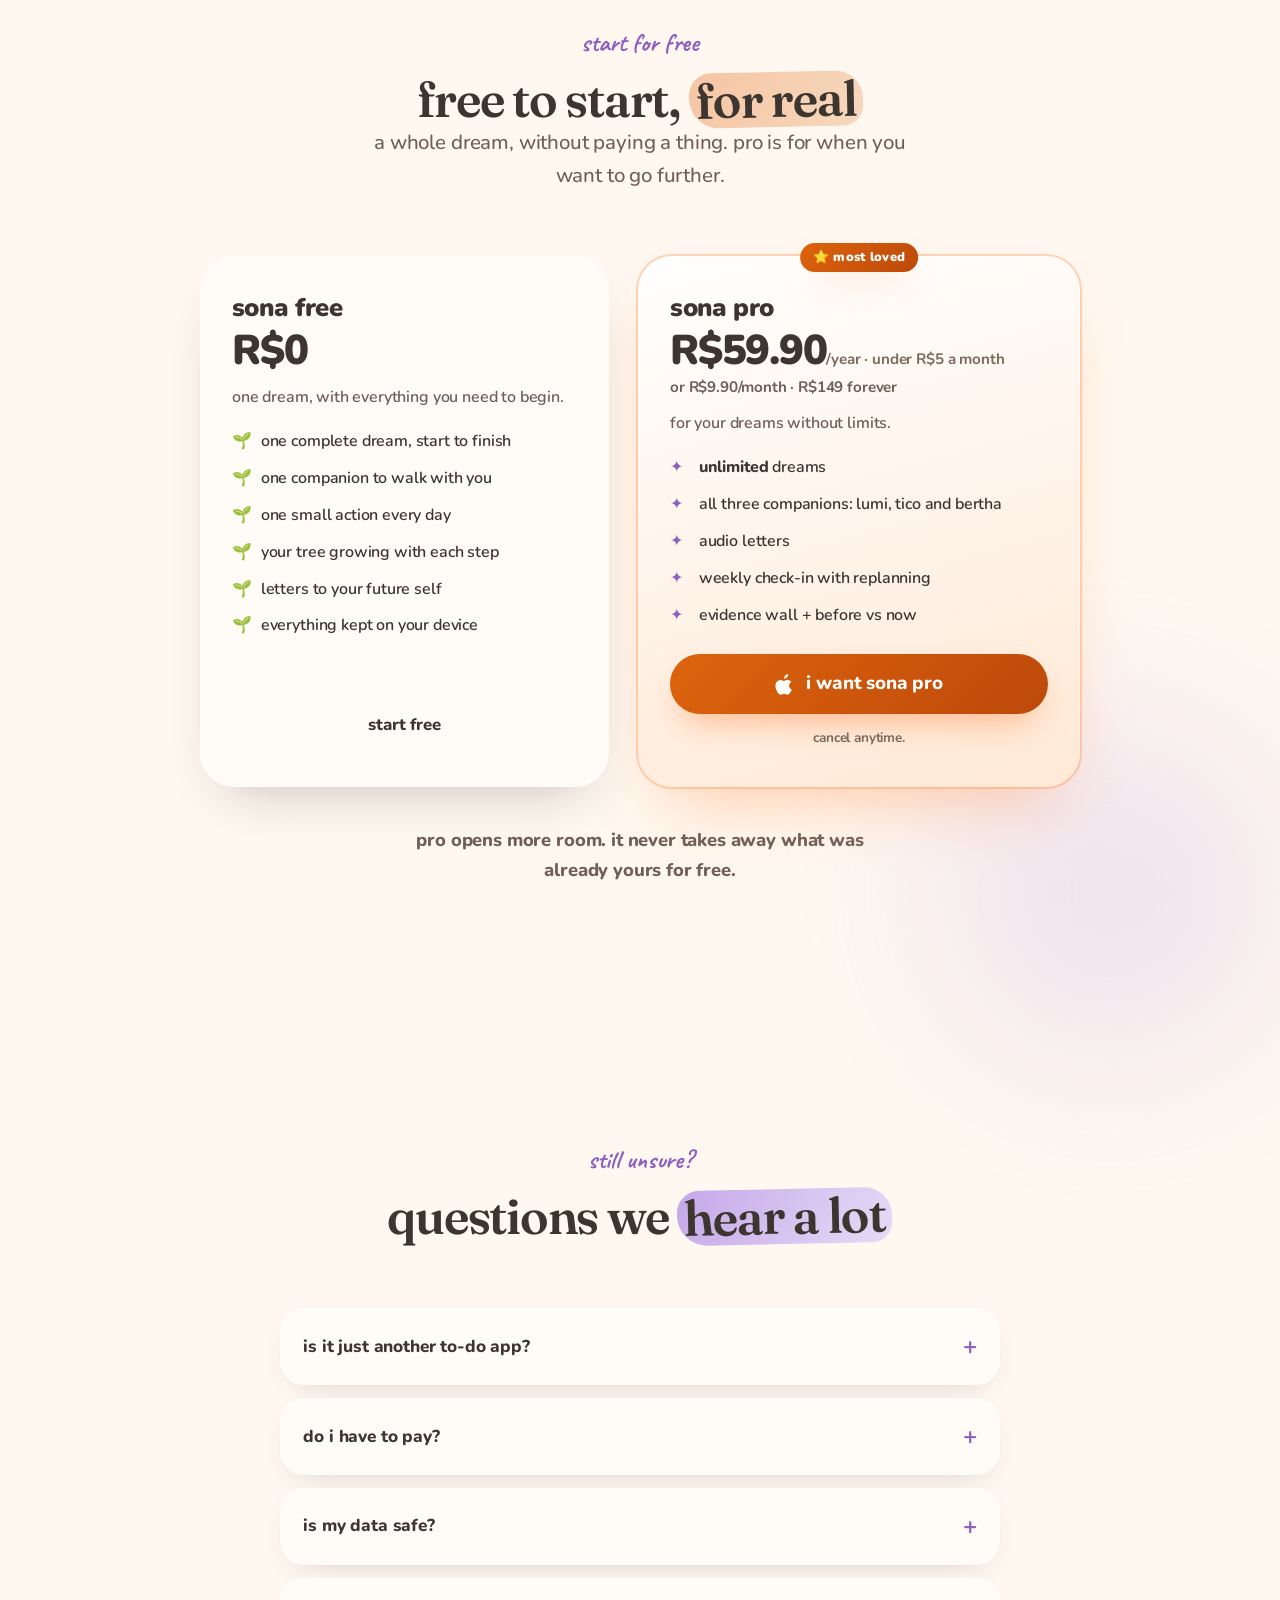
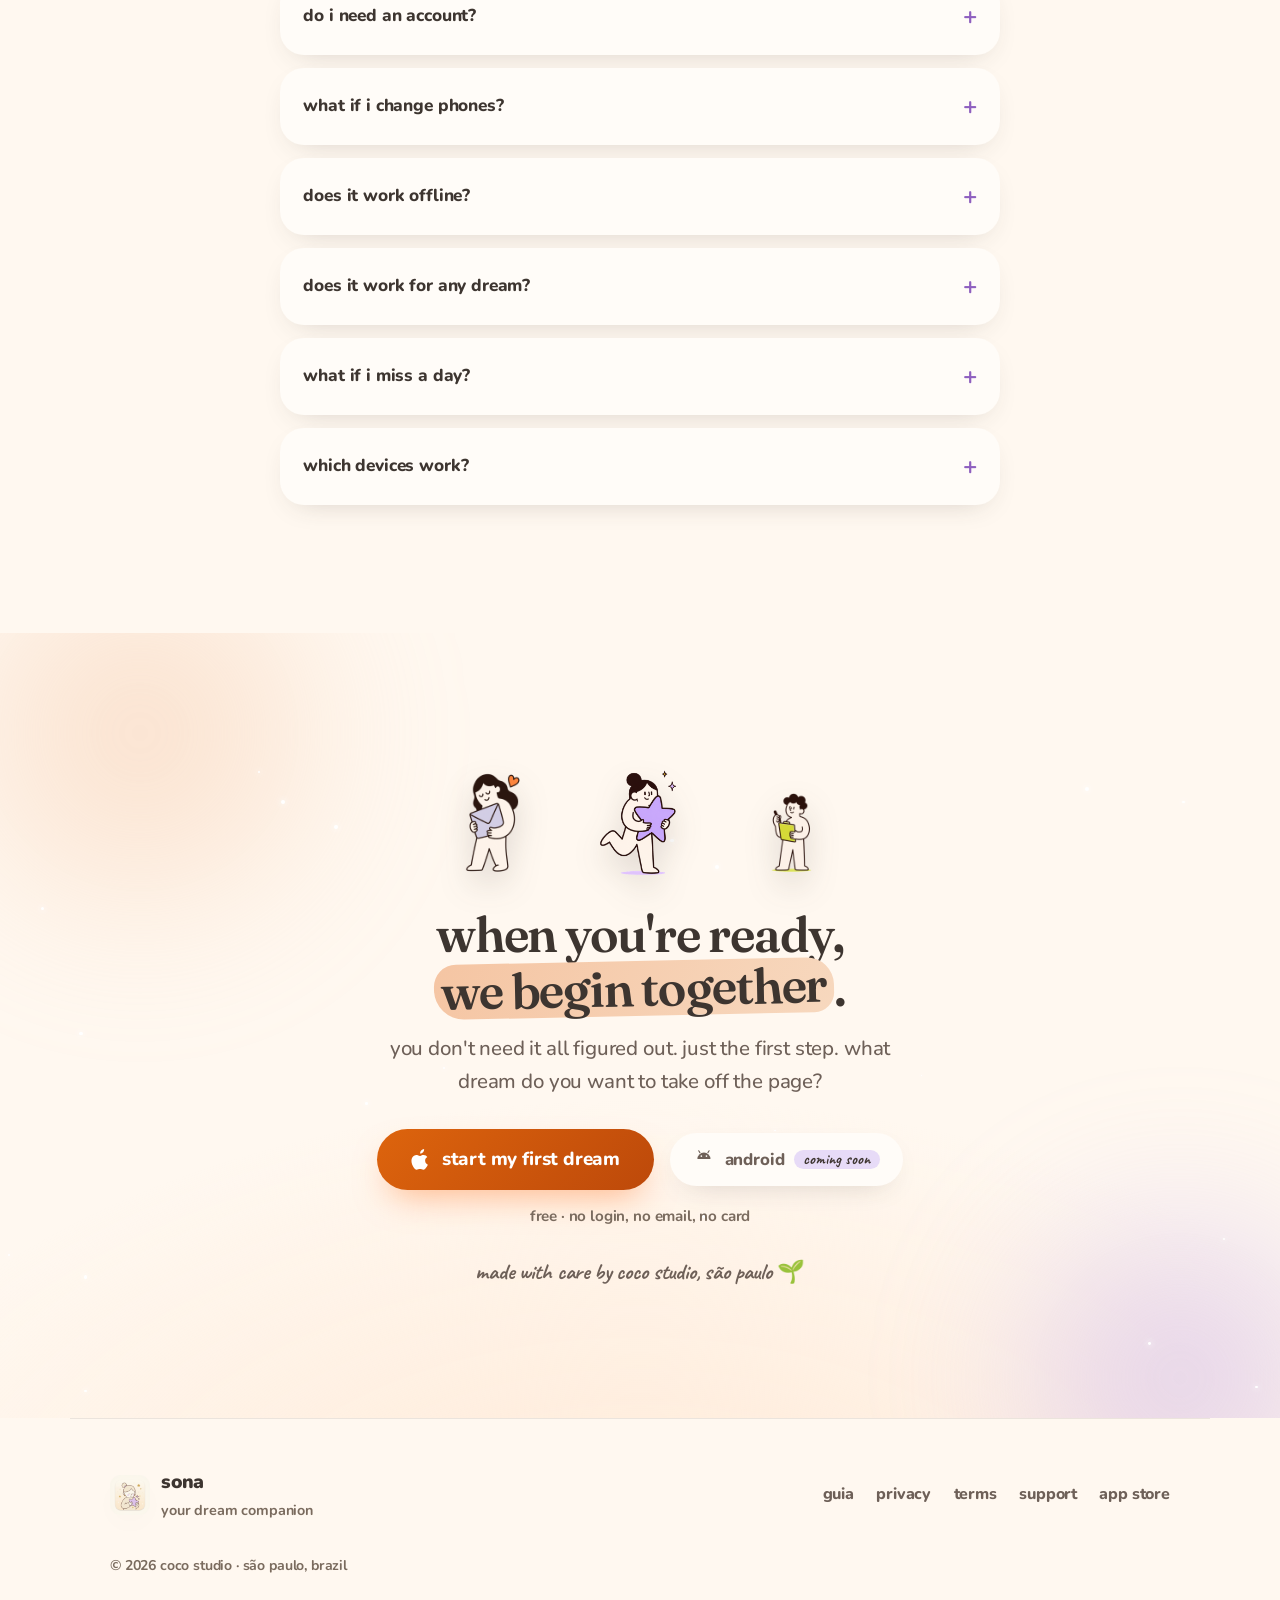
==== commit 3b28a493: "SEO: lança hub de conteúdo /guia/ + 1ª página "como tirar o sonho do papel" - /guia/ : índice do hub" ====
--- a/index.html
+++ b/index.html
@@ -536,6 +536,7 @@
     </div>
   </div>
   <nav class="foot__links" aria-label="footer">
+    <a href="/guia/">guia</a>
     <a href="https://josediogor.github.io/sona-legal/privacy.html" target="_blank" rel="noopener" data-i18n="foot.privacy">privacidade</a>
     <a href="https://josediogor.github.io/sona-legal/terms.html" target="_blank" rel="noopener" data-i18n="foot.terms">termos</a>
     <a href="https://josediogor.github.io/sona-legal/support.html" target="_blank" rel="noopener" data-i18n="foot.support">suporte</a>
